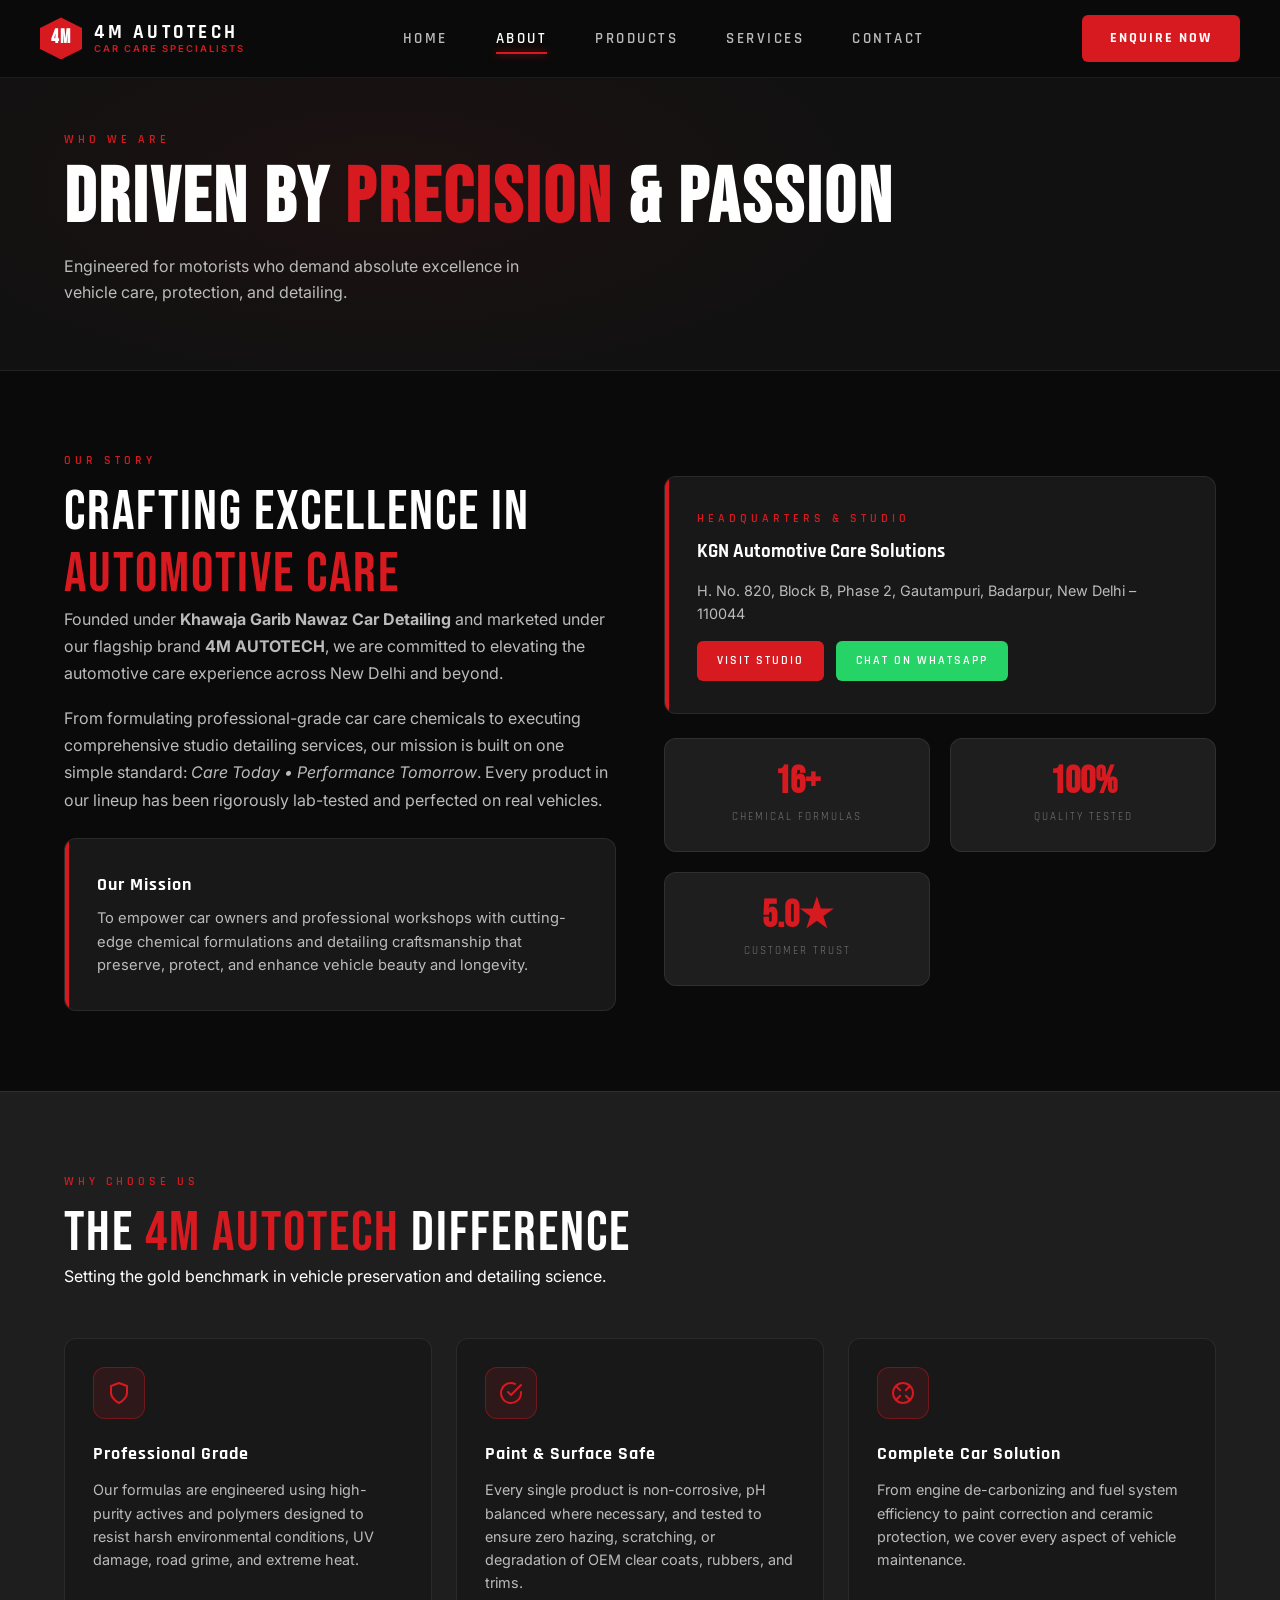
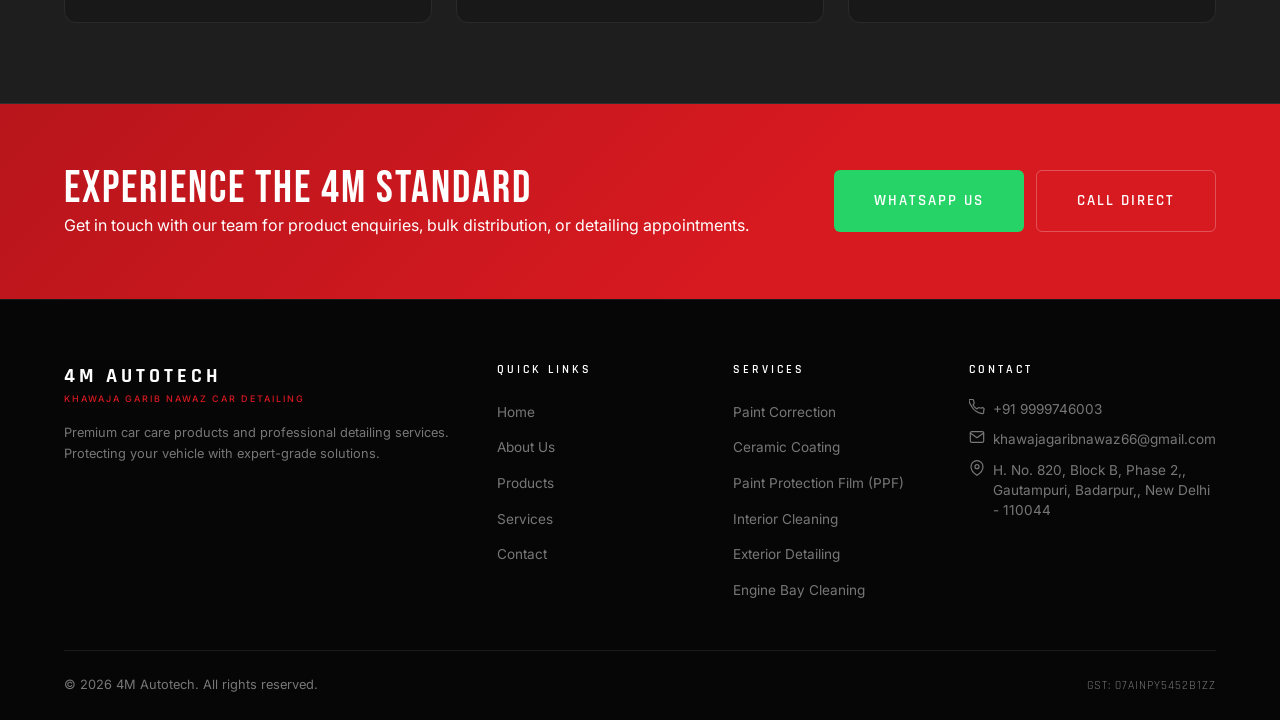
==== about.html @ b142ff9e "Add product photos, About Us page, and update catalog" ====
<!DOCTYPE html>
<html lang="en">
<head>
    <meta charset="UTF-8">
    <meta name="viewport" content="width=device-width, initial-scale=1.0">
    <title>About Us — 4M AUTOTECH | Car Care Specialists</title>
    <meta name="description" content="Learn about 4M AUTOTECH & Khawaja Garib Nawaz Car Detailing. Our story, high-performance automotive formulations, detailing expertise, and quality commitment in New Delhi.">
    <link rel="canonical" href="https://www.khawajagaribnawazcardetailing.com/about.html">
    <link rel="stylesheet" href="css/style.css">
    <style>
        .about-story-grid {
            display: grid;
            grid-template-columns: 1fr 1fr;
            gap: 48px;
            align-items: center;
        }
        @media (max-width: 900px) {
            .about-story-grid {
                grid-template-columns: 1fr;
                gap: 32px;
            }
        }
        .about-highlight-box {
            background: var(--bg-card);
            border: 1px solid var(--border);
            border-radius: var(--card-radius);
            padding: 32px;
            position: relative;
            overflow: hidden;
        }
        .about-highlight-box::before {
            content: '';
            position: absolute;
            top: 0;
            left: 0;
            width: 4px;
            height: 100%;
            background: var(--red);
        }
        .about-stats-strip {
            display: grid;
            grid-template-columns: repeat(auto-fit, minmax(200px, 1fr));
            gap: 20px;
            margin: 40px 0;
        }
        .about-stat-card {
            background: var(--surface);
            border: 1px solid var(--border);
            border-radius: var(--card-radius);
            padding: 24px;
            text-align: center;
        }
        .about-stat-card__number {
            font-family: var(--font-display);
            font-size: 2.4rem;
            color: var(--red);
            font-weight: 700;
            line-height: 1;
            margin-bottom: 8px;
        }
        .about-stat-card__label {
            font-family: var(--font-heading);
            font-size: 11px;
            letter-spacing: 2px;
            text-transform: uppercase;
            color: var(--text-muted);
        }
        .values-grid {
            display: grid;
            grid-template-columns: repeat(auto-fit, minmax(280px, 1fr));
            gap: 24px;
        }
        .value-card {
            background: var(--bg-card);
            border: 1px solid var(--border);
            border-radius: var(--card-radius);
            padding: 28px;
            transition: all var(--transition);
        }
        .value-card:hover {
            border-color: rgba(215,25,32,0.4);
            transform: translateY(-4px);
            box-shadow: var(--shadow-hover);
        }
        .value-card__icon {
            width: 52px;
            height: 52px;
            border-radius: 12px;
            background: var(--red-light);
            border: 1px solid var(--border-accent);
            display: flex;
            align-items: center;
            justify-content: center;
            color: var(--red);
            margin-bottom: 20px;
        }
        .value-card__icon svg {
            width: 24px;
            height: 24px;
        }
        .value-card__title {
            font-family: var(--font-heading);
            font-size: 1.15rem;
            font-weight: 700;
            color: var(--text-primary);
            margin-bottom: 10px;
            letter-spacing: 1px;
        }
        .value-card__desc {
            font-size: 0.9rem;
            color: var(--text-secondary);
            line-height: 1.6;
        }
    </style>
</head>
<body>

    <!-- ====== NAVIGATION ====== -->
    <nav class="nav" id="main-nav">
        <div class="container">
            <div class="nav__inner">
                <a href="index.html" class="nav__logo" id="nav-logo">
                    <div class="nav__logo-mark">4M</div>
                    <div class="nav__logo-text">
                        <span class="nav__logo-name">4M Autotech</span>
                        <span class="nav__logo-sub">Car Care Specialists</span>
                    </div>
                </a>
                <ul class="nav__links">
                    <li><a href="index.html" class="nav__link" id="nav-home">Home</a></li>
                    <li><a href="about.html" class="nav__link active" id="nav-about">About</a></li>
                    <li><a href="products.html" class="nav__link" id="nav-products">Products</a></li>
                    <li><a href="services.html" class="nav__link" id="nav-services">Services</a></li>
                    <li><a href="contact.html" class="nav__link" id="nav-contact">Contact</a></li>
                </ul>
                <a href="contact.html" class="nav__cta" id="nav-enquire">Enquire Now</a>
                <div class="nav__hamburger" id="hamburger" role="button" aria-label="Toggle menu">
                    <span></span><span></span><span></span>
                </div>
            </div>
        </div>
        <div class="nav__mobile" id="mobile-nav">
            <a href="index.html" class="nav__link" id="mob-home">Home</a>
            <a href="about.html" class="nav__link active" id="mob-about">About</a>
            <a href="products.html" class="nav__link" id="mob-products">Products</a>
            <a href="services.html" class="nav__link" id="mob-services">Services</a>
            <a href="contact.html" class="nav__link" id="mob-contact">Contact</a>
            <a href="contact.html" class="btn btn--primary btn--sm" id="mob-enquire">Enquire Now</a>
        </div>
    </nav>

    <!-- ====== PAGE HERO ====== -->
    <section class="page-hero">
        <div class="container">
            <div class="page-hero__content">
                <span class="page-hero__label">Who We Are</span>
                <h1 class="page-hero__title">Driven By <span>Precision</span> &amp; Passion</h1>
                <p class="page-hero__sub">
                    Engineered for motorists who demand absolute excellence in vehicle care, protection, and detailing.
                </p>
            </div>
        </div>
    </section>

    <!-- ====== STORY SECTION ====== -->
    <section class="section" id="about-story">
        <div class="container">
            <div class="about-story-grid">
                <div>
                    <span class="section-label">Our Story</span>
                    <h2 class="section-title">Crafting Excellence in <span>Automotive Care</span></h2>
                    <p style="color:var(--text-secondary);line-height:1.7;margin-bottom:18px;">
                        Founded under <strong>Khawaja Garib Nawaz Car Detailing</strong> and marketed under our flagship brand <strong>4M AUTOTECH</strong>, we are committed to elevating the automotive care experience across New Delhi and beyond.
                    </p>
                    <p style="color:var(--text-secondary);line-height:1.7;margin-bottom:24px;">
                        From formulating professional-grade car care chemicals to executing comprehensive studio detailing services, our mission is built on one simple standard: <em>Care Today • Performance Tomorrow</em>. Every product in our lineup has been rigorously lab-tested and perfected on real vehicles.
                    </p>
                    <div class="about-highlight-box">
                        <h3 style="font-family:var(--font-heading);font-size:1.1rem;margin-bottom:8px;color:var(--text-primary);letter-spacing:1px;">Our Mission</h3>
                        <p style="color:var(--text-secondary);font-size:0.92rem;line-height:1.6;margin:0;">
                            To empower car owners and professional workshops with cutting-edge chemical formulations and detailing craftsmanship that preserve, protect, and enhance vehicle beauty and longevity.
                        </p>
                    </div>
                </div>

                <div>
                    <div class="about-highlight-box" style="margin-bottom:24px;">
                        <span class="section-label" style="margin-bottom:8px;">Headquarters &amp; Studio</span>
                        <h3 style="font-family:var(--font-heading);font-size:1.2rem;margin-bottom:12px;color:var(--text-primary);">KGN Automotive Care Solutions</h3>
                        <p style="color:var(--text-secondary);font-size:0.9rem;line-height:1.6;margin-bottom:16px;">
                            H. No. 820, Block B, Phase 2, Gautampuri, Badarpur, New Delhi – 110044
                        </p>
                        <div style="display:flex;gap:12px;flex-wrap:wrap;">
                            <a href="contact.html" class="btn btn--primary btn--sm">Visit Studio</a>
                            <a id="about-wa-btn" href="#" class="btn btn--whatsapp btn--sm">Chat On WhatsApp</a>
                        </div>
                    </div>

                    <div class="about-stats-strip" style="margin:0;">
                        <div class="about-stat-card">
                            <div class="about-stat-card__number">16+</div>
                            <div class="about-stat-card__label">Chemical Formulas</div>
                        </div>
                        <div class="about-stat-card">
                            <div class="about-stat-card__number">100%</div>
                            <div class="about-stat-card__label">Quality Tested</div>
                        </div>
                        <div class="about-stat-card">
                            <div class="about-stat-card__number">5.0★</div>
                            <div class="about-stat-card__label">Customer Trust</div>
                        </div>
                    </div>
                </div>
            </div>
        </div>
    </section>

    <!-- ====== CORE PILLARS ====== -->
    <section class="section" style="background:var(--surface);border-top:1px solid var(--border);border-bottom:1px solid var(--border);" id="pillars">
        <div class="container">
            <div class="section-header">
                <span class="section-label">Why Choose Us</span>
                <h2 class="section-title">The <span>4M AUTOTECH</span> Difference</h2>
                <p class="section-sub">Setting the gold benchmark in vehicle preservation and detailing science.</p>
            </div>

            <div class="values-grid">
                <div class="value-card fade-in">
                    <div class="value-card__icon">
                        <svg viewBox="0 0 24 24" fill="none" stroke="currentColor" stroke-width="2" stroke-linecap="round" stroke-linejoin="round"><path d="M12 22s8-4 8-10V5l-8-3-8 3v7c0 6 8 10 8 10z"/></svg>
                    </div>
                    <div class="value-card__title">Professional Grade</div>
                    <div class="value-card__desc">
                        Our formulas are engineered using high-purity actives and polymers designed to resist harsh environmental conditions, UV damage, road grime, and extreme heat.
                    </div>
                </div>

                <div class="value-card fade-in">
                    <div class="value-card__icon">
                        <svg viewBox="0 0 24 24" fill="none" stroke="currentColor" stroke-width="2" stroke-linecap="round" stroke-linejoin="round"><path d="M22 11.08V12a10 10 0 1 1-5.93-9.14"/><polyline points="22 4 12 14.01 9 11.01"/></svg>
                    </div>
                    <div class="value-card__title">Paint &amp; Surface Safe</div>
                    <div class="value-card__desc">
                        Every single product is non-corrosive, pH balanced where necessary, and tested to ensure zero hazing, scratching, or degradation of OEM clear coats, rubbers, and trims.
                    </div>
                </div>

                <div class="value-card fade-in">
                    <div class="value-card__icon">
                        <svg viewBox="0 0 24 24" fill="none" stroke="currentColor" stroke-width="2" stroke-linecap="round" stroke-linejoin="round"><circle cx="12" cy="12" r="10"/><path d="m4.93 4.93 4.24 4.24"/><path d="m14.83 9.17 4.24-4.24"/><path d="m14.83 14.83 4.24 4.24"/><path d="m9.17 14.83-4.24 4.24"/></svg>
                    </div>
                    <div class="value-card__title">Complete Car Solution</div>
                    <div class="value-card__desc">
                        From engine de-carbonizing and fuel system efficiency to paint correction and ceramic protection, we cover every aspect of vehicle maintenance.
                    </div>
                </div>
            </div>
        </div>
    </section>

    <!-- ====== CTA STRIP ====== -->
    <section class="cta-strip">
        <div class="container">
            <div class="cta-strip__inner">
                <div>
                    <div class="cta-strip__title">Experience The 4M Standard</div>
                    <div class="cta-strip__sub">Get in touch with our team for product enquiries, bulk distribution, or detailing appointments.</div>
                </div>
                <div class="cta-strip__actions">
                    <a id="cta-whatsapp" href="#" class="btn btn--whatsapp btn--lg">WhatsApp Us</a>
                    <a id="cta-call" href="#" class="btn btn--outline btn--lg">Call Direct</a>
                </div>
            </div>
        </div>
    </section>

    <!-- ====== FOOTER ====== -->
    <footer class="footer" id="footer">
        <div class="container">
            <div class="footer__grid">
                <div class="footer__brand">
                    <div class="footer__logo-name">4M Autotech</div>
                    <span class="footer__logo-sub">Khawaja Garib Nawaz Car Detailing</span>
                    <p class="footer__tagline">
                        Premium car care products and professional detailing services.
                        Protecting your vehicle with expert-grade solutions.
                    </p>
                    <div class="footer__socials" id="footer-socials"></div>
                </div>
                <div>
                    <div class="footer__col-title">Quick Links</div>
                    <ul class="footer__links">
                        <li><a href="index.html" class="footer__link">Home</a></li>
                        <li><a href="about.html" class="footer__link">About Us</a></li>
                        <li><a href="products.html" class="footer__link">Products</a></li>
                        <li><a href="services.html" class="footer__link">Services</a></li>
                        <li><a href="contact.html" class="footer__link">Contact</a></li>
                    </ul>
                </div>
                <div>
                    <div class="footer__col-title">Services</div>
                    <ul class="footer__links" id="footer-services-list"></ul>
                </div>
                <div>
                    <div class="footer__col-title">Contact</div>
                    <div class="footer__contact-list" id="footer-contact-list"></div>
                </div>
            </div>
            <div class="footer__bottom">
                <div class="footer__copyright" id="footer-copyright"></div>
                <div class="footer__gst" id="footer-gst"></div>
            </div>
        </div>
    </footer>

    <script src="js/config.js"></script>
    <script src="js/products.js"></script>
    <script src="js/services.js"></script>
    <script src="js/icons.js"></script>
    <script>
    (function() {
        const nav = document.getElementById('main-nav');
        window.addEventListener('scroll', () => nav.classList.toggle('scrolled', window.scrollY > 40));
        document.getElementById('hamburger').addEventListener('click', () => {
            document.getElementById('mobile-nav').classList.toggle('open');
        });

        document.getElementById('cta-whatsapp').href = whatsappUrl(SITE_CONFIG.waMessages.general);
        document.getElementById('cta-call').href = callUrl();
        document.getElementById('about-wa-btn').href = whatsappUrl(SITE_CONFIG.waMessages.general);

        // Footer Socials
        const socials = document.getElementById('footer-socials');
        const socialLinks = [
            { iconName: 'facebook',  url: SITE_CONFIG.facebook,  label: 'Facebook' },
            { iconName: 'instagram', url: SITE_CONFIG.instagram, label: 'Instagram' },
            { iconName: 'youtube',   url: SITE_CONFIG.youtube,   label: 'YouTube' },
        ];
        socialLinks.forEach(s => {
            if (!s.url) return;
            const a = document.createElement('a');
            a.href = s.url;
            a.className = 'footer__social';
            a.title = s.label;
            a.innerHTML = icon(s.iconName, '18px');
            a.target = '_blank';
            a.rel = 'noopener';
            socials.appendChild(a);
        });

        // Footer Services List
        const sList = document.getElementById('footer-services-list');
        SERVICES.slice(0, 6).forEach(s => {
            const li = document.createElement('li');
            li.innerHTML = `<a href="services.html#${s.id}" class="footer__link">${s.name}</a>`;
            sList.appendChild(li);
        });

        // Footer Contact
        document.getElementById('footer-contact-list').innerHTML = `
            <div class="footer__contact-item">${icon('phone','16px')}<a href="${callUrl()}">${SITE_CONFIG.phoneDisplay}</a></div>
            <div class="footer__contact-item">${icon('email','16px')}<a href="mailto:${SITE_CONFIG.email}">${SITE_CONFIG.email}</a></div>
            <div class="footer__contact-item">${icon('location','16px')}<span>${SITE_CONFIG.address.replace(/\n/g, ', ')}</span></div>
        `;

        document.getElementById('footer-copyright').textContent = `© ${new Date().getFullYear()} 4M Autotech. All rights reserved.`;
        document.getElementById('footer-gst').textContent = `GST: ${SITE_CONFIG.gst}`;

        // Intersection Observer
        const observer = new IntersectionObserver(entries => {
            entries.forEach(e => { if (e.isIntersecting) e.target.classList.add('visible'); });
        }, { threshold: 0.1 });
        document.querySelectorAll('.fade-in').forEach(el => observer.observe(el));
    })();
    </script>
</body>
</html>
---- css/style.css ----
/* ============================================================
   4M AUTOTECH — Design System
   Premium Dark Automotive Theme
   ============================================================ */

@import url('https://fonts.googleapis.com/css2?family=Rajdhani:wght@400;500;600;700&family=Inter:wght@300;400;500;600&family=Bebas+Neue&display=swap');

/* ============================================================
   1. CSS VARIABLES / DESIGN TOKENS
   ============================================================ */
:root {
    /* Colors */
    --bg-primary:     #0A0A0A;
    --bg-secondary:   #111111;
    --bg-card:        #181818;
    --bg-card-hover:  #202020;
    --surface:        #1E1E1E;
    --surface-2:      #252525;
    --border:         rgba(255,255,255,0.08);
    --border-accent:  rgba(215,25,32,0.4);

    /* Brand */
    --red:            #D71920;
    --red-dark:       #A8141A;
    --red-light:      rgba(215,25,32,0.12);
    --gold:           #E6A817;
    --gold-dark:      #C4900F;
    --gold-light:     rgba(230,168,23,0.12);

    /* Text */
    --text-primary:   #FFFFFF;
    --text-secondary: #BBBBBB;
    --text-muted:     #777777;
    --text-accent:    #D71920;

    /* Typography */
    --font-display:   'Bebas Neue', 'Rajdhani', sans-serif;
    --font-heading:   'Rajdhani', sans-serif;
    --font-body:      'Inter', sans-serif;

    /* Spacing */
    --section-pad:    80px 0;
    --container-max:  1200px;
    --card-radius:    12px;
    --btn-radius:     6px;

    /* Transitions */
    --transition:     0.25s ease;
    --transition-slow: 0.4s ease;

    /* Shadows */
    --shadow-card:    0 4px 24px rgba(0,0,0,0.4);
    --shadow-hover:   0 8px 40px rgba(215,25,32,0.15);
    --shadow-glow:    0 0 30px rgba(215,25,32,0.25);

    /* Nav */
    --nav-height:     78px;
}

/* ============================================================
   2. RESET & BASE
   ============================================================ */
*, *::before, *::after {
    box-sizing: border-box;
    margin: 0;
    padding: 0;
}

html {
    scroll-behavior: smooth;
    font-size: 16px;
}

body {
    font-family: var(--font-body);
    background-color: var(--bg-primary);
    color: var(--text-primary);
    line-height: 1.6;
    overflow-x: hidden;
    -webkit-font-smoothing: antialiased;
}

img {
    max-width: 100%;
    display: block;
}

a {
    color: inherit;
    text-decoration: none;
}

ul {
    list-style: none;
}

button {
    cursor: pointer;
    border: none;
    background: none;
    font-family: inherit;
}

/* ============================================================
   3. LAYOUT UTILITIES
   ============================================================ */
.container {
    max-width: var(--container-max);
    margin: 0 auto;
    padding: 0 24px;
}

.section {
    padding: var(--section-pad);
}

.section--dark {
    background: var(--bg-secondary);
}

.section--surface {
    background: var(--surface);
}

.grid-2 { display: grid; grid-template-columns: repeat(2, 1fr); gap: 24px; }
.grid-3 { display: grid; grid-template-columns: repeat(3, 1fr); gap: 24px; }
.grid-4 { display: grid; grid-template-columns: repeat(4, 1fr); gap: 20px; }

/* ============================================================
   4. TYPOGRAPHY
   ============================================================ */
.section-label {
    font-family: var(--font-heading);
    font-size: 12px;
    font-weight: 600;
    letter-spacing: 4px;
    text-transform: uppercase;
    color: var(--red);
    margin-bottom: 12px;
    display: block;
}

.section-title {
    font-family: var(--font-display);
    font-size: clamp(2rem, 5vw, 3.5rem);
    font-weight: 400;
    letter-spacing: 2px;
    line-height: 1.1;
    color: var(--text-primary);
    text-transform: uppercase;
}

.section-title span {
    color: var(--red);
}

.section-subtitle {
    font-size: 1rem;
    color: var(--text-secondary);
    max-width: 560px;
    margin-top: 16px;
    line-height: 1.7;
}

.section-header {
    margin-bottom: 48px;
}

.section-header--center {
    text-align: center;
}

.section-header--center .section-subtitle {
    margin-left: auto;
    margin-right: auto;
}

/* ============================================================
   5. NAVIGATION
   ============================================================ */
.nav {
    position: fixed;
    top: 0;
    left: 0;
    right: 0;
    z-index: 1000;
    height: var(--nav-height);
    display: flex;
    align-items: center;
    background: rgba(10,10,10,0.88);
    backdrop-filter: blur(18px);
    -webkit-backdrop-filter: blur(18px);
    border-bottom: 1px solid var(--border);
    transition: all var(--transition);
}

.nav .container {
    max-width: 1480px;
    width: 100%;
    padding: 0 40px;
}

@media (max-width: 768px) {
    .nav .container {
        padding: 0 20px;
    }
}

.nav.scrolled {
    background: rgba(10,10,10,0.98);
    border-bottom-color: rgba(215,25,32,0.25);
    box-shadow: 0 4px 30px rgba(0,0,0,0.5);
}

.nav__inner {
    display: flex;
    align-items: center;
    justify-content: space-between;
    width: 100%;
}

.nav__logo {
    display: flex;
    align-items: center;
    gap: 12px;
}

.nav__logo-mark {
    width: 42px;
    height: 42px;
    background: var(--red);
    display: flex;
    align-items: center;
    justify-content: center;
    font-family: var(--font-display);
    font-size: 19px;
    font-weight: 700;
    color: #fff;
    letter-spacing: 1px;
    clip-path: polygon(50% 0%, 100% 25%, 100% 75%, 50% 100%, 0% 75%, 0% 25%);
    box-shadow: 0 0 16px rgba(215,25,32,0.4);
}

.nav__logo-text {
    display: flex;
    flex-direction: column;
    line-height: 1.1;
}

.nav__logo-name {
    font-family: var(--font-heading);
    font-size: 19px;
    font-weight: 700;
    letter-spacing: 3.5px;
    color: var(--text-primary);
    text-transform: uppercase;
}

.nav__logo-sub {
    font-size: 9.5px;
    font-weight: 600;
    letter-spacing: 2px;
    color: var(--red);
    text-transform: uppercase;
}

.nav__links {
    display: flex;
    align-items: center;
    gap: 48px;
}

.nav__link {
    font-family: var(--font-heading);
    font-size: 15px;
    font-weight: 600;
    letter-spacing: 2.5px;
    text-transform: uppercase;
    color: var(--text-secondary);
    transition: color var(--transition);
    position: relative;
    padding: 6px 0;
}

.nav__link::after {
    content: '';
    position: absolute;
    bottom: 0px;
    left: 0;
    width: 0;
    height: 2px;
    background: var(--red);
    transition: width var(--transition);
    box-shadow: 0 0 8px rgba(215,25,32,0.8);
}

.nav__link:hover,
.nav__link.active {
    color: var(--text-primary);
}

.nav__link:hover::after,
.nav__link.active::after {
    width: 100%;
}

.nav__cta {
    font-family: var(--font-heading);
    font-size: 14px;
    font-weight: 700;
    letter-spacing: 2px;
    text-transform: uppercase;
    padding: 12px 28px;
    background: var(--red);
    color: #fff;
    border-radius: var(--btn-radius);
    transition: background var(--transition), transform var(--transition), box-shadow var(--transition);
}

.nav__cta:hover {
    background: var(--red-dark);
    transform: translateY(-2px);
    box-shadow: 0 4px 20px rgba(215,25,32,0.4);
}

.nav__hamburger {
    display: none;
    flex-direction: column;
    gap: 5px;
    width: 28px;
    cursor: pointer;
}

.nav__hamburger span {
    display: block;
    height: 2px;
    background: var(--text-primary);
    border-radius: 2px;
    transition: all var(--transition);
}

/* Mobile nav */
.nav__mobile {
    display: none;
    position: fixed;
    top: var(--nav-height);
    left: 0;
    right: 0;
    background: rgba(10,10,10,0.98);
    backdrop-filter: blur(20px);
    border-bottom: 1px solid var(--border);
    padding: 20px 24px 28px;
    flex-direction: column;
    gap: 20px;
    z-index: 999;
}

.nav__mobile.open {
    display: flex;
}

.nav__mobile .nav__link {
    font-size: 20px;
}

/* ============================================================
   6. BUTTONS
   ============================================================ */
.btn {
    display: inline-flex;
    align-items: center;
    gap: 8px;
    font-family: var(--font-heading);
    font-size: 13px;
    font-weight: 600;
    letter-spacing: 2px;
    text-transform: uppercase;
    padding: 14px 28px;
    border-radius: var(--btn-radius);
    transition: all var(--transition);
    cursor: pointer;
    border: none;
}

.btn--primary {
    background: var(--red);
    color: #fff;
}

.btn--primary:hover {
    background: var(--red-dark);
    transform: translateY(-2px);
    box-shadow: 0 6px 24px rgba(215,25,32,0.35);
}

.btn--outline {
    background: transparent;
    color: var(--text-primary);
    border: 1px solid rgba(255,255,255,0.25);
}

.btn--outline:hover {
    border-color: var(--text-primary);
    background: rgba(255,255,255,0.05);
    transform: translateY(-2px);
}

.btn--gold {
    background: var(--gold);
    color: #000;
}

.btn--gold:hover {
    background: var(--gold-dark);
    transform: translateY(-2px);
    box-shadow: 0 6px 24px rgba(230,168,23,0.35);
}

.btn--whatsapp {
    background: #25D366;
    color: #fff;
}

.btn--whatsapp:hover {
    background: #1da851;
    transform: translateY(-2px);
    box-shadow: 0 6px 24px rgba(37,211,102,0.3);
}

.btn--sm {
    padding: 10px 20px;
    font-size: 12px;
}

.btn--lg {
    padding: 18px 40px;
    font-size: 15px;
}

.btn__icon {
    width: 18px;
    height: 18px;
}

/* ============================================================
   7. HERO
   ============================================================ */
.hero {
    position: relative;
    min-height: 100vh;
    display: flex;
    align-items: center;
    overflow: hidden;
    background: var(--bg-primary);
    padding-top: var(--nav-height);
}

.hero__bg {
    position: absolute;
    inset: 0;
    z-index: 0;
    background:
        radial-gradient(ellipse 80% 60% at 70% 40%, rgba(215,25,32,0.08) 0%, transparent 60%),
        radial-gradient(ellipse 60% 50% at 20% 80%, rgba(230,168,23,0.04) 0%, transparent 50%),
        linear-gradient(160deg, #0f0f0f 0%, #0A0A0A 100%);
}

.hero__grid {
    position: absolute;
    inset: 0;
    background-image:
        linear-gradient(rgba(255,255,255,0.025) 1px, transparent 1px),
        linear-gradient(90deg, rgba(255,255,255,0.025) 1px, transparent 1px);
    background-size: 60px 60px;
    z-index: 0;
}

.hero__content {
    position: relative;
    z-index: 1;
    max-width: var(--container-max);
    margin: 0 auto;
    padding: 80px 24px;
}

.hero__badge {
    display: inline-flex;
    align-items: center;
    gap: 8px;
    background: var(--red-light);
    border: 1px solid var(--border-accent);
    border-radius: 100px;
    padding: 6px 16px;
    margin-bottom: 28px;
    font-family: var(--font-heading);
    font-size: 11px;
    font-weight: 600;
    letter-spacing: 3px;
    text-transform: uppercase;
    color: var(--red);
}

.hero__badge-dot {
    width: 6px;
    height: 6px;
    background: var(--red);
    border-radius: 50%;
    animation: pulse 2s infinite;
}

@keyframes pulse {
    0%, 100% { opacity: 1; transform: scale(1); }
    50% { opacity: 0.5; transform: scale(0.8); }
}

.hero__title {
    font-family: var(--font-display);
    font-size: clamp(3rem, 9vw, 7rem);
    line-height: 0.95;
    letter-spacing: 3px;
    text-transform: uppercase;
    color: var(--text-primary);
    margin-bottom: 24px;
}

.hero__title em {
    font-style: normal;
    color: var(--red);
    display: block;
}

.hero__title .small {
    font-size: clamp(1.5rem, 4vw, 3rem);
    color: var(--text-secondary);
    display: block;
    letter-spacing: 6px;
    margin-bottom: 8px;
}

.hero__tagline {
    font-family: var(--font-heading);
    font-size: 14px;
    font-weight: 500;
    letter-spacing: 5px;
    text-transform: uppercase;
    color: var(--gold);
    margin-bottom: 32px;
}

.hero__desc {
    max-width: 520px;
    font-size: 1rem;
    color: var(--text-secondary);
    margin-bottom: 40px;
    line-height: 1.75;
}

.hero__actions {
    display: flex;
    align-items: center;
    gap: 16px;
    flex-wrap: wrap;
}

.hero__stats {
    display: flex;
    gap: 40px;
    margin-top: 60px;
    padding-top: 40px;
    border-top: 1px solid var(--border);
    flex-wrap: wrap;
}

.hero__stat-num {
    font-family: var(--font-display);
    font-size: 2.5rem;
    color: var(--text-primary);
    line-height: 1;
}

.hero__stat-num span {
    color: var(--red);
}

.hero__stat-label {
    font-size: 11px;
    font-weight: 500;
    letter-spacing: 2px;
    text-transform: uppercase;
    color: var(--text-muted);
    margin-top: 4px;
}

/* Page hero (inner pages) */
.page-hero {
    padding: 130px 0 65px;
    background: var(--bg-secondary);
    border-bottom: 1px solid var(--border);
    position: relative;
    overflow: hidden;
}

.page-hero::before {
    content: '';
    position: absolute;
    inset: 0;
    background: radial-gradient(ellipse 70% 100% at 30% 50%, rgba(215,25,32,0.06) 0%, transparent 60%);
    pointer-events: none;
}

.page-hero__content {
    position: relative;
    z-index: 1;
}

.page-hero__label {
    font-family: var(--font-heading);
    font-size: 12px;
    font-weight: 600;
    letter-spacing: 4px;
    text-transform: uppercase;
    color: var(--red);
    margin-bottom: 12px;
    display: block;
}

.page-hero__title {
    font-family: var(--font-display);
    font-size: clamp(2.5rem, 6vw, 5rem);
    letter-spacing: 3px;
    text-transform: uppercase;
    color: var(--text-primary);
    line-height: 1;
}

.page-hero__title span {
    color: var(--red);
}

.page-hero__sub {
    font-size: 1rem;
    color: var(--text-secondary);
    margin-top: 16px;
    max-width: 480px;
}

/* ============================================================
   8. PRODUCT CARDS
   ============================================================ */
.products-grid {
    display: grid;
    grid-template-columns: repeat(auto-fill, minmax(260px, 1fr));
    gap: 20px;
}

.product-card {
    background: var(--bg-card);
    border: 1px solid var(--border);
    border-radius: var(--card-radius);
    overflow: hidden;
    cursor: pointer;
    transition: all var(--transition);
    position: relative;
}

.product-card:hover {
    border-color: rgba(215,25,32,0.3);
    transform: translateY(-4px);
    box-shadow: var(--shadow-hover);
}

.product-card__image {
    aspect-ratio: 4/3;
    overflow: hidden;
    background: var(--surface);
    position: relative;
    display: flex;
    align-items: center;
    justify-content: center;
}

.product-card__image img {
    width: 100%;
    height: 100%;
    object-fit: cover;
    padding: 0;
    transition: transform var(--transition-slow);
}

.product-card:hover .product-card__image img {
    transform: scale(1.05);
}

.product-card__image-placeholder {
    width: 100%;
    height: 100%;
    display: flex;
    align-items: center;
    justify-content: center;
    font-family: var(--font-display);
    font-size: 2rem;
    color: rgba(255,255,255,0.15);
    letter-spacing: 2px;
}

.product-card__badge {
    position: absolute;
    top: 12px;
    left: 12px;
    font-family: var(--font-heading);
    font-size: 10px;
    font-weight: 600;
    letter-spacing: 2px;
    text-transform: uppercase;
    padding: 4px 10px;
    border-radius: 4px;
    background: rgba(10,10,10,0.85);
    color: var(--text-secondary);
    border: 1px solid var(--border);
}

.product-card__body {
    padding: 20px;
}

.product-card__category {
    font-family: var(--font-heading);
    font-size: 10px;
    font-weight: 600;
    letter-spacing: 2px;
    text-transform: uppercase;
    color: var(--text-muted);
    margin-bottom: 6px;
}

.product-card__name {
    font-family: var(--font-heading);
    font-size: 1.1rem;
    font-weight: 700;
    letter-spacing: 1px;
    color: var(--text-primary);
    margin-bottom: 4px;
}

.product-card__subtitle {
    font-size: 0.8rem;
    color: var(--text-muted);
    margin-bottom: 12px;
}

.product-card__footer {
    display: flex;
    align-items: center;
    justify-content: space-between;
    padding-top: 12px;
    border-top: 1px solid var(--border);
}

.product-card__price {
    font-family: var(--font-heading);
    font-size: 1rem;
    font-weight: 700;
    color: var(--text-primary);
}

.product-card__price .coming-soon {
    font-size: 0.75rem;
    color: var(--text-muted);
    font-weight: 400;
    letter-spacing: 1px;
}

.product-card__cta {
    font-family: var(--font-heading);
    font-size: 11px;
    font-weight: 600;
    letter-spacing: 2px;
    text-transform: uppercase;
    color: var(--red);
    display: flex;
    align-items: center;
    gap: 4px;
    transition: gap var(--transition);
}

.product-card:hover .product-card__cta {
    gap: 8px;
}

/* ============================================================
   9. SERVICE CARDS
   ============================================================ */
.services-grid {
    display: grid;
    grid-template-columns: repeat(auto-fill, minmax(320px, 1fr));
    gap: 24px;
}

.service-card {
    background: var(--bg-card);
    border: 1px solid var(--border);
    border-radius: var(--card-radius);
    overflow: hidden;
    transition: all var(--transition);
    display: flex;
    flex-direction: column;
}

.service-card:hover {
    transform: translateY(-4px);
    box-shadow: var(--shadow-hover);
    border-color: rgba(215,25,32,0.25);
}

.service-card__image {
    aspect-ratio: 16/9;
    overflow: hidden;
    background: var(--surface);
    position: relative;
}

.service-card__image img {
    width: 100%;
    height: 100%;
    object-fit: cover;
    transition: transform var(--transition-slow);
    filter: brightness(0.75);
}

.service-card:hover .service-card__image img {
    transform: scale(1.05);
    filter: brightness(0.85);
}

.service-card__image-placeholder {
    width: 100%;
    height: 100%;
    display: flex;
    align-items: center;
    justify-content: center;
    font-size: 3rem;
}

.service-card__icon-overlay {
    position: absolute;
    bottom: 14px;
    left: 16px;
    font-size: 2rem;
    filter: drop-shadow(0 2px 8px rgba(0,0,0,0.6));
}

.service-card__body {
    padding: 24px;
    flex: 1;
    display: flex;
    flex-direction: column;
}

.service-card__name {
    font-family: var(--font-heading);
    font-size: 1.2rem;
    font-weight: 700;
    letter-spacing: 1px;
    color: var(--text-primary);
    margin-bottom: 10px;
}

.service-card__desc {
    font-size: 0.875rem;
    color: var(--text-secondary);
    line-height: 1.65;
    margin-bottom: 16px;
    flex: 1;
}

.service-card__features {
    display: flex;
    flex-wrap: wrap;
    gap: 6px;
    margin-bottom: 20px;
}

.service-card__feature {
    font-size: 10px;
    font-weight: 500;
    letter-spacing: 1px;
    text-transform: uppercase;
    padding: 4px 10px;
    background: var(--surface-2);
    border: 1px solid var(--border);
    border-radius: 4px;
    color: var(--text-muted);
}

.service-card__footer {
    display: flex;
    gap: 10px;
    flex-wrap: wrap;
}

/* ============================================================
   10. FILTER TABS
   ============================================================ */
.filter-bar {
    display: flex;
    gap: 8px;
    flex-wrap: wrap;
    margin-bottom: 40px;
}

.filter-btn {
    font-family: var(--font-heading);
    font-size: 12px;
    font-weight: 600;
    letter-spacing: 2px;
    text-transform: uppercase;
    padding: 9px 18px;
    border-radius: 6px;
    border: 1px solid var(--border);
    background: transparent;
    color: var(--text-muted);
    cursor: pointer;
    transition: all var(--transition);
}

.filter-btn:hover {
    border-color: rgba(255,255,255,0.2);
    color: var(--text-primary);
}

.filter-btn.active {
    background: var(--red);
    border-color: var(--red);
    color: #fff;
}

/* ============================================================
   11. MODAL
   ============================================================ */
.modal-overlay {
    position: fixed;
    inset: 0;
    background: rgba(0,0,0,0.85);
    z-index: 2000;
    display: flex;
    align-items: center;
    justify-content: center;
    padding: 20px;
    backdrop-filter: blur(6px);
    opacity: 0;
    pointer-events: none;
    transition: opacity var(--transition);
}

.modal-overlay.open {
    opacity: 1;
    pointer-events: all;
}

.modal {
    background: var(--bg-card);
    border: 1px solid var(--border);
    border-radius: 16px;
    width: 100%;
    max-width: 860px;
    max-height: 90vh;
    overflow-y: auto;
    position: relative;
    transform: translateY(20px);
    transition: transform var(--transition);
}

.modal-overlay.open .modal {
    transform: translateY(0);
}

.modal::-webkit-scrollbar { width: 4px; }
.modal::-webkit-scrollbar-track { background: transparent; }
.modal::-webkit-scrollbar-thumb { background: var(--surface-2); border-radius: 2px; }

.modal__close {
    position: absolute;
    top: 16px;
    right: 16px;
    width: 36px;
    height: 36px;
    border-radius: 50%;
    background: var(--surface-2);
    border: 1px solid var(--border);
    color: var(--text-secondary);
    font-size: 18px;
    display: flex;
    align-items: center;
    justify-content: center;
    cursor: pointer;
    transition: all var(--transition);
    z-index: 1;
}

.modal__close:hover {
    background: var(--red);
    color: #fff;
    border-color: var(--red);
}

.modal__grid {
    display: grid;
    grid-template-columns: 1fr 1fr;
}

.modal__image {
    background: var(--surface);
    display: flex;
    align-items: center;
    justify-content: center;
    min-height: 320px;
    padding: 0;
    border-radius: 16px 0 0 16px;
    overflow: hidden;
}

.modal__image img {
    height: 100%;
    max-height: 420px;
    object-fit: cover;
    width: 100%;
}

.modal__content {
    padding: 32px;
    display: flex;
    flex-direction: column;
    gap: 20px;
    overflow-y: auto;
}

.modal__category {
    font-family: var(--font-heading);
    font-size: 10px;
    font-weight: 600;
    letter-spacing: 3px;
    text-transform: uppercase;
    color: var(--text-muted);
}

.modal__name {
    font-family: var(--font-heading);
    font-size: 1.6rem;
    font-weight: 700;
    letter-spacing: 1px;
    color: var(--text-primary);
    line-height: 1.2;
}

.modal__subtitle {
    font-size: 0.85rem;
    color: var(--text-muted);
    margin-top: 2px;
}

.modal__tagline {
    font-family: var(--font-heading);
    font-size: 11px;
    font-weight: 600;
    letter-spacing: 3px;
    text-transform: uppercase;
    color: var(--gold);
    margin-top: 4px;
}

.modal__price-block {
    background: var(--surface-2);
    border-radius: 8px;
    padding: 14px 16px;
    display: flex;
    align-items: center;
    justify-content: space-between;
}

.modal__price {
    font-family: var(--font-heading);
    font-size: 1.4rem;
    font-weight: 700;
    color: var(--text-primary);
}

.modal__price-note {
    font-size: 0.75rem;
    color: var(--text-muted);
    margin-top: 2px;
}

.modal__size-badge {
    font-family: var(--font-heading);
    font-size: 12px;
    font-weight: 600;
    letter-spacing: 2px;
    text-transform: uppercase;
    padding: 6px 14px;
    background: var(--red-light);
    border: 1px solid var(--border-accent);
    border-radius: 4px;
    color: var(--red);
}

.modal__desc {
    font-size: 0.875rem;
    color: var(--text-secondary);
    line-height: 1.7;
}

.modal__section-title {
    font-family: var(--font-heading);
    font-size: 12px;
    font-weight: 600;
    letter-spacing: 2px;
    text-transform: uppercase;
    color: var(--text-muted);
    margin-bottom: 10px;
}

.modal__benefits {
    display: flex;
    flex-direction: column;
    gap: 6px;
}

.modal__benefit {
    display: flex;
    align-items: flex-start;
    gap: 10px;
    font-size: 0.85rem;
    color: var(--text-secondary);
}

.modal__benefit::before {
    content: '✓';
    color: var(--red);
    font-weight: 700;
    flex-shrink: 0;
    margin-top: 1px;
}

.modal__steps {
    display: flex;
    flex-direction: column;
    gap: 8px;
}

.modal__step {
    display: flex;
    gap: 12px;
    align-items: flex-start;
    font-size: 0.85rem;
    color: var(--text-secondary);
}

.modal__step-num {
    font-family: var(--font-heading);
    font-size: 10px;
    font-weight: 700;
    letter-spacing: 1px;
    width: 22px;
    height: 22px;
    background: var(--red-light);
    border: 1px solid var(--border-accent);
    border-radius: 50%;
    display: flex;
    align-items: center;
    justify-content: center;
    color: var(--red);
    flex-shrink: 0;
    margin-top: 1px;
}

.modal__actions {
    display: flex;
    gap: 10px;
    flex-wrap: wrap;
}

/* ============================================================
   12. FEATURES SECTION
   ============================================================ */
.features-grid {
    display: grid;
    grid-template-columns: repeat(auto-fill, minmax(220px, 1fr));
    gap: 24px;
}

.feature-card {
    background: var(--bg-card);
    border: 1px solid var(--border);
    border-radius: var(--card-radius);
    padding: 28px 24px;
    transition: all var(--transition);
}

.feature-card:hover {
    border-color: rgba(215,25,32,0.25);
    transform: translateY(-3px);
}

.feature-card__icon {
    width: 48px;
    height: 48px;
    border-radius: 10px;
    background: var(--red-light);
    border: 1px solid var(--border-accent);
    display: flex;
    align-items: center;
    justify-content: center;
    font-size: 1.4rem;
    margin-bottom: 20px;
}

.feature-card__title {
    font-family: var(--font-heading);
    font-size: 1rem;
    font-weight: 700;
    letter-spacing: 1px;
    color: var(--text-primary);
    margin-bottom: 8px;
}

.feature-card__desc {
    font-size: 0.85rem;
    color: var(--text-secondary);
    line-height: 1.65;
}

/* ============================================================
   13. CAR SPA SECTION
   ============================================================ */
.car-spa {
    background: var(--bg-secondary);
    border-top: 1px solid var(--border);
    border-bottom: 1px solid var(--border);
}

.car-spa__featured {
    background: linear-gradient(135deg, #0f0f0f 0%, #1a0a0a 100%);
    border: 1px solid rgba(215,25,32,0.2);
    border-radius: 20px;
    overflow: hidden;
    position: relative;
}

.car-spa__featured::before {
    content: '';
    position: absolute;
    top: -60px;
    right: -60px;
    width: 300px;
    height: 300px;
    background: radial-gradient(circle, rgba(215,25,32,0.1) 0%, transparent 70%);
    pointer-events: none;
}

.car-spa__inner {
    display: grid;
    grid-template-columns: 1fr 1fr;
    gap: 0;
    min-height: 480px;
}

.car-spa__left {
    padding: 48px;
    display: flex;
    flex-direction: column;
    justify-content: center;
}

.car-spa__label {
    display: inline-flex;
    align-items: center;
    gap: 8px;
    background: var(--red-light);
    border: 1px solid var(--border-accent);
    border-radius: 4px;
    padding: 5px 12px;
    font-family: var(--font-heading);
    font-size: 10px;
    font-weight: 600;
    letter-spacing: 3px;
    text-transform: uppercase;
    color: var(--red);
    margin-bottom: 20px;
    width: fit-content;
}

.car-spa__title {
    font-family: var(--font-display);
    font-size: clamp(2rem, 4vw, 3.5rem);
    letter-spacing: 3px;
    text-transform: uppercase;
    color: var(--text-primary);
    line-height: 1.05;
    margin-bottom: 16px;
}

.car-spa__tagline {
    font-family: var(--font-heading);
    font-size: 12px;
    font-weight: 500;
    letter-spacing: 4px;
    text-transform: uppercase;
    color: var(--gold);
    margin-bottom: 24px;
}

.car-spa__desc {
    font-size: 0.95rem;
    color: var(--text-secondary);
    line-height: 1.7;
    margin-bottom: 32px;
}

.car-spa__right {
    padding: 48px;
    background: rgba(255,255,255,0.02);
    border-left: 1px solid rgba(255,255,255,0.05);
    display: flex;
    flex-direction: column;
    justify-content: center;
    gap: 16px;
}

.car-spa__section {
    background: var(--surface-2);
    border: 1px solid var(--border);
    border-radius: 8px;
    padding: 14px 16px;
}

.car-spa__section-header {
    display: flex;
    align-items: center;
    gap: 10px;
    margin-bottom: 8px;
}

.car-spa__section-icon {
    font-size: 1rem;
}

.car-spa__section-title {
    font-family: var(--font-heading);
    font-size: 11px;
    font-weight: 700;
    letter-spacing: 2px;
    text-transform: uppercase;
    color: var(--text-primary);
}

.car-spa__items {
    display: flex;
    flex-wrap: wrap;
    gap: 6px;
}

.car-spa__item {
    font-size: 11px;
    color: var(--text-secondary);
    background: var(--bg-card);
    padding: 3px 10px;
    border-radius: 4px;
    border: 1px solid var(--border);
}

/* ============================================================
   14. CONTACT SECTION
   ============================================================ */
.contact-grid {
    display: grid;
    grid-template-columns: 1fr 1fr;
    gap: 40px;
}

.contact-info {
    display: flex;
    flex-direction: column;
    gap: 24px;
}

.contact-item {
    display: flex;
    gap: 16px;
    align-items: flex-start;
}

.contact-item__icon {
    width: 44px;
    height: 44px;
    background: var(--red-light);
    border: 1px solid var(--border-accent);
    border-radius: 10px;
    display: flex;
    align-items: center;
    justify-content: center;
    font-size: 1.2rem;
    flex-shrink: 0;
}

.contact-item__label {
    font-family: var(--font-heading);
    font-size: 10px;
    font-weight: 600;
    letter-spacing: 2px;
    text-transform: uppercase;
    color: var(--text-muted);
    margin-bottom: 4px;
}

.contact-item__value {
    font-size: 0.95rem;
    color: var(--text-primary);
    line-height: 1.5;
}

.contact-item__value a {
    color: var(--text-primary);
    transition: color var(--transition);
}

.contact-item__value a:hover {
    color: var(--red);
}

.contact-map {
    background: var(--surface);
    border: 1px solid var(--border);
    border-radius: var(--card-radius);
    overflow: hidden;
    min-height: 320px;
    display: flex;
    align-items: center;
    justify-content: center;
}

.contact-map iframe {
    width: 100%;
    height: 100%;
    min-height: 320px;
    border: none;
}

.contact-map__placeholder {
    text-align: center;
    color: var(--text-muted);
    padding: 40px;
}

.contact-map__placeholder p {
    font-size: 0.85rem;
    margin-top: 8px;
}

/* ============================================================
   15. CTA STRIP
   ============================================================ */
.cta-strip {
    background: var(--red);
    padding: 60px 0;
    position: relative;
    overflow: hidden;
}

.cta-strip::before {
    content: '';
    position: absolute;
    inset: 0;
    background: linear-gradient(135deg, rgba(0,0,0,0.15) 0%, transparent 60%);
}

.cta-strip__inner {
    position: relative;
    display: flex;
    align-items: center;
    justify-content: space-between;
    gap: 32px;
    flex-wrap: wrap;
}

.cta-strip__text .section-label {
    color: rgba(255,255,255,0.7);
}

.cta-strip__title {
    font-family: var(--font-display);
    font-size: clamp(1.6rem, 4vw, 2.8rem);
    letter-spacing: 2px;
    text-transform: uppercase;
    color: #fff;
    line-height: 1.1;
}

.cta-strip__actions {
    display: flex;
    gap: 12px;
    flex-wrap: wrap;
    flex-shrink: 0;
}

/* ============================================================
   16. FOOTER
   ============================================================ */
.footer {
    background: #060606;
    border-top: 1px solid var(--border);
    padding: 60px 0 24px;
}

.footer__grid {
    display: grid;
    grid-template-columns: 2fr 1fr 1fr 1fr;
    gap: 40px;
    margin-bottom: 48px;
}

.footer__brand {}

.footer__logo-name {
    font-family: var(--font-heading);
    font-size: 20px;
    font-weight: 700;
    letter-spacing: 4px;
    color: var(--text-primary);
    text-transform: uppercase;
}

.footer__logo-sub {
    font-size: 9px;
    font-weight: 500;
    letter-spacing: 2px;
    color: var(--red);
    text-transform: uppercase;
    margin-bottom: 16px;
    display: block;
}

.footer__tagline {
    font-size: 0.8rem;
    color: var(--text-muted);
    line-height: 1.65;
    margin-bottom: 24px;
}

.footer__socials {
    display: flex;
    gap: 10px;
}

.footer__social {
    width: 36px;
    height: 36px;
    border-radius: 8px;
    background: var(--surface);
    border: 1px solid var(--border);
    display: flex;
    align-items: center;
    justify-content: center;
    font-size: 0.85rem;
    color: var(--text-muted);
    transition: all var(--transition);
}

.footer__social:hover {
    background: var(--red);
    border-color: var(--red);
    color: #fff;
}

.footer__col-title {
    font-family: var(--font-heading);
    font-size: 12px;
    font-weight: 600;
    letter-spacing: 3px;
    text-transform: uppercase;
    color: var(--text-primary);
    margin-bottom: 20px;
}

.footer__links {
    display: flex;
    flex-direction: column;
    gap: 10px;
}

.footer__link {
    font-size: 0.85rem;
    color: var(--text-muted);
    transition: color var(--transition);
}

.footer__link:hover {
    color: var(--text-secondary);
}

.footer__contact-list {
    display: flex;
    flex-direction: column;
    gap: 10px;
}

.footer__contact-item {
    font-size: 0.85rem;
    color: var(--text-muted);
    display: flex;
    gap: 8px;
    line-height: 1.5;
}

.footer__contact-item span:first-child {
    flex-shrink: 0;
}

.footer__bottom {
    padding-top: 24px;
    border-top: 1px solid var(--border);
    display: flex;
    align-items: center;
    justify-content: space-between;
    flex-wrap: wrap;
    gap: 12px;
}

.footer__copyright {
    font-size: 0.8rem;
    color: var(--text-muted);
}

.footer__gst {
    font-size: 0.75rem;
    color: var(--text-muted);
    font-family: var(--font-heading);
    letter-spacing: 1px;
}

/* ============================================================
   17. MISC / UTILITIES
   ============================================================ */
.divider {
    width: 48px;
    height: 3px;
    background: var(--red);
    margin: 16px 0;
}

.divider--center {
    margin-left: auto;
    margin-right: auto;
}

.tag {
    display: inline-flex;
    font-family: var(--font-heading);
    font-size: 10px;
    font-weight: 600;
    letter-spacing: 2px;
    text-transform: uppercase;
    padding: 4px 10px;
    border-radius: 4px;
    background: var(--surface-2);
    color: var(--text-muted);
    border: 1px solid var(--border);
}

.hidden { display: none !important; }

.text-red { color: var(--red); }
.text-gold { color: var(--gold); }
.text-muted { color: var(--text-muted); }

/* SVG Icon utility */
.svg-icon {
    display: inline-flex;
    align-items: center;
    justify-content: center;
    flex-shrink: 0;
}

.svg-icon svg {
    width: 100%;
    height: 100%;
}

.contact-detail__icon .svg-icon svg,
.feature-card__icon .svg-icon svg {
    width: 22px;
    height: 22px;
    color: var(--red);
}

/* Scroll-in animation */
.fade-in {
    opacity: 0;
    transform: translateY(24px);
    transition: opacity 0.5s ease, transform 0.5s ease;
}

.fade-in.visible {
    opacity: 1;
    transform: translateY(0);
}

/* ============================================================
   18. RESPONSIVE
   ============================================================ */
@media (max-width: 1024px) {
    .footer__grid {
        grid-template-columns: 1fr 1fr;
    }

    .car-spa__inner {
        grid-template-columns: 1fr;
    }

    .car-spa__right {
        border-left: none;
        border-top: 1px solid rgba(255,255,255,0.05);
    }

    .modal__grid {
        grid-template-columns: 1fr;
    }

    .modal__image {
        border-radius: 16px 16px 0 0;
        min-height: 220px;
    }
}

@media (max-width: 768px) {
    :root {
        --section-pad: 60px 0;
        --nav-height: 64px;
    }

    .nav__links,
    .nav__cta {
        display: none;
    }

    .nav__hamburger {
        display: flex;
    }

    .hero__stats {
        gap: 24px;
    }

    .grid-2,
    .grid-3,
    .grid-4 {
        grid-template-columns: 1fr;
    }

    .contact-grid {
        grid-template-columns: 1fr;
    }

    .footer__grid {
        grid-template-columns: 1fr;
    }

    .cta-strip__inner {
        flex-direction: column;
        text-align: center;
    }

    .cta-strip__actions {
        justify-content: center;
    }

    .car-spa__left,
    .car-spa__right {
        padding: 28px 24px;
    }

    .modal__content {
        padding: 24px;
    }

    .footer__bottom {
        flex-direction: column;
        text-align: center;
    }
}

@media (max-width: 480px) {
    .products-grid {
        grid-template-columns: 1fr;
    }

    .services-grid {
        grid-template-columns: 1fr;
    }

    .hero__actions {
        flex-direction: column;
        align-items: flex-start;
    }

    .btn--lg {
        width: 100%;
        justify-content: center;
    }
}
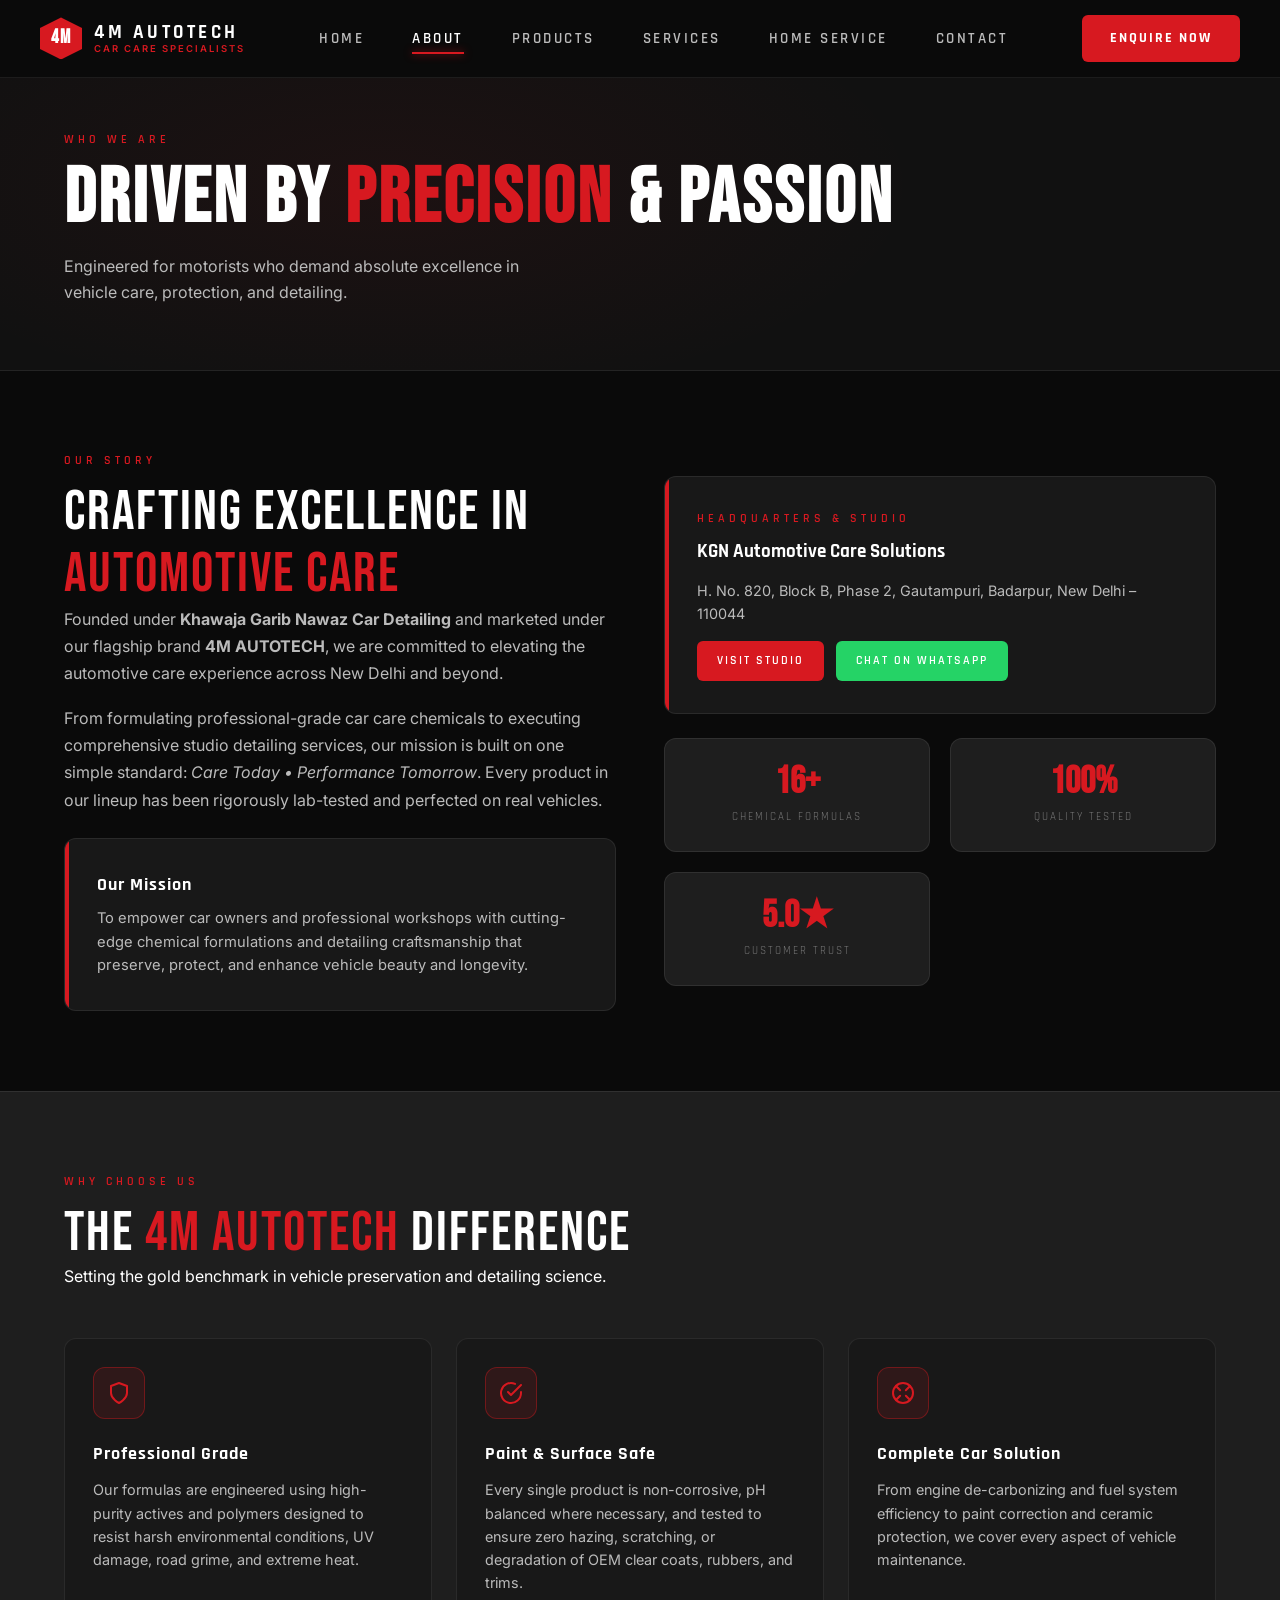
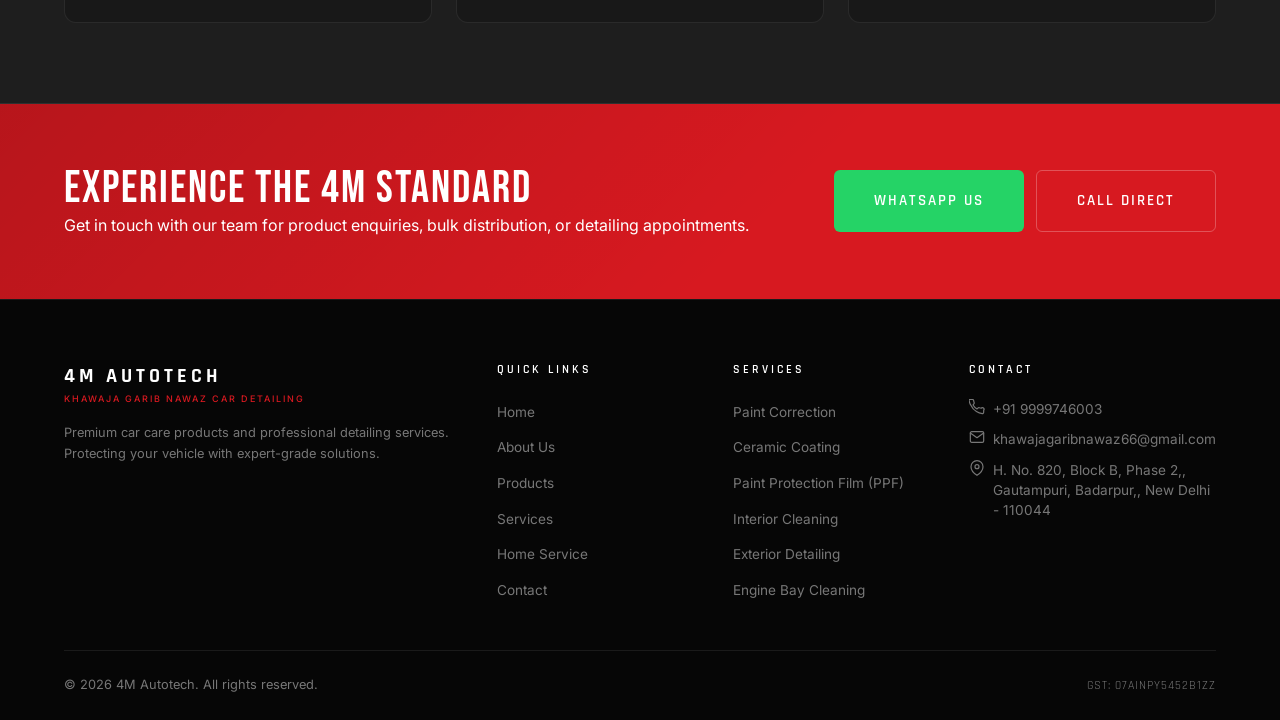
==== commit 1c5a0c19: "Restore genuine product photos and wire up new products" ====
--- a/about.html
+++ b/about.html
@@ -131,6 +131,7 @@
                     <li><a href="about.html" class="nav__link active" id="nav-about">About</a></li>
                     <li><a href="products.html" class="nav__link" id="nav-products">Products</a></li>
                     <li><a href="services.html" class="nav__link" id="nav-services">Services</a></li>
+                    <li><a href="home-service.html" class="nav__link" id="nav-home-service">Home Service</a></li>
                     <li><a href="contact.html" class="nav__link" id="nav-contact">Contact</a></li>
                 </ul>
                 <a href="contact.html" class="nav__cta" id="nav-enquire">Enquire Now</a>
@@ -144,6 +145,7 @@
             <a href="about.html" class="nav__link active" id="mob-about">About</a>
             <a href="products.html" class="nav__link" id="mob-products">Products</a>
             <a href="services.html" class="nav__link" id="mob-services">Services</a>
+            <a href="home-service.html" class="nav__link" id="mob-home-service">Home Service</a>
             <a href="contact.html" class="nav__link" id="mob-contact">Contact</a>
             <a href="contact.html" class="btn btn--primary btn--sm" id="mob-enquire">Enquire Now</a>
         </div>
@@ -294,6 +296,7 @@
                         <li><a href="about.html" class="footer__link">About Us</a></li>
                         <li><a href="products.html" class="footer__link">Products</a></li>
                         <li><a href="services.html" class="footer__link">Services</a></li>
+                        <li><a href="home-service.html" class="footer__link">Home Service</a></li>
                         <li><a href="contact.html" class="footer__link">Contact</a></li>
                     </ul>
                 </div>
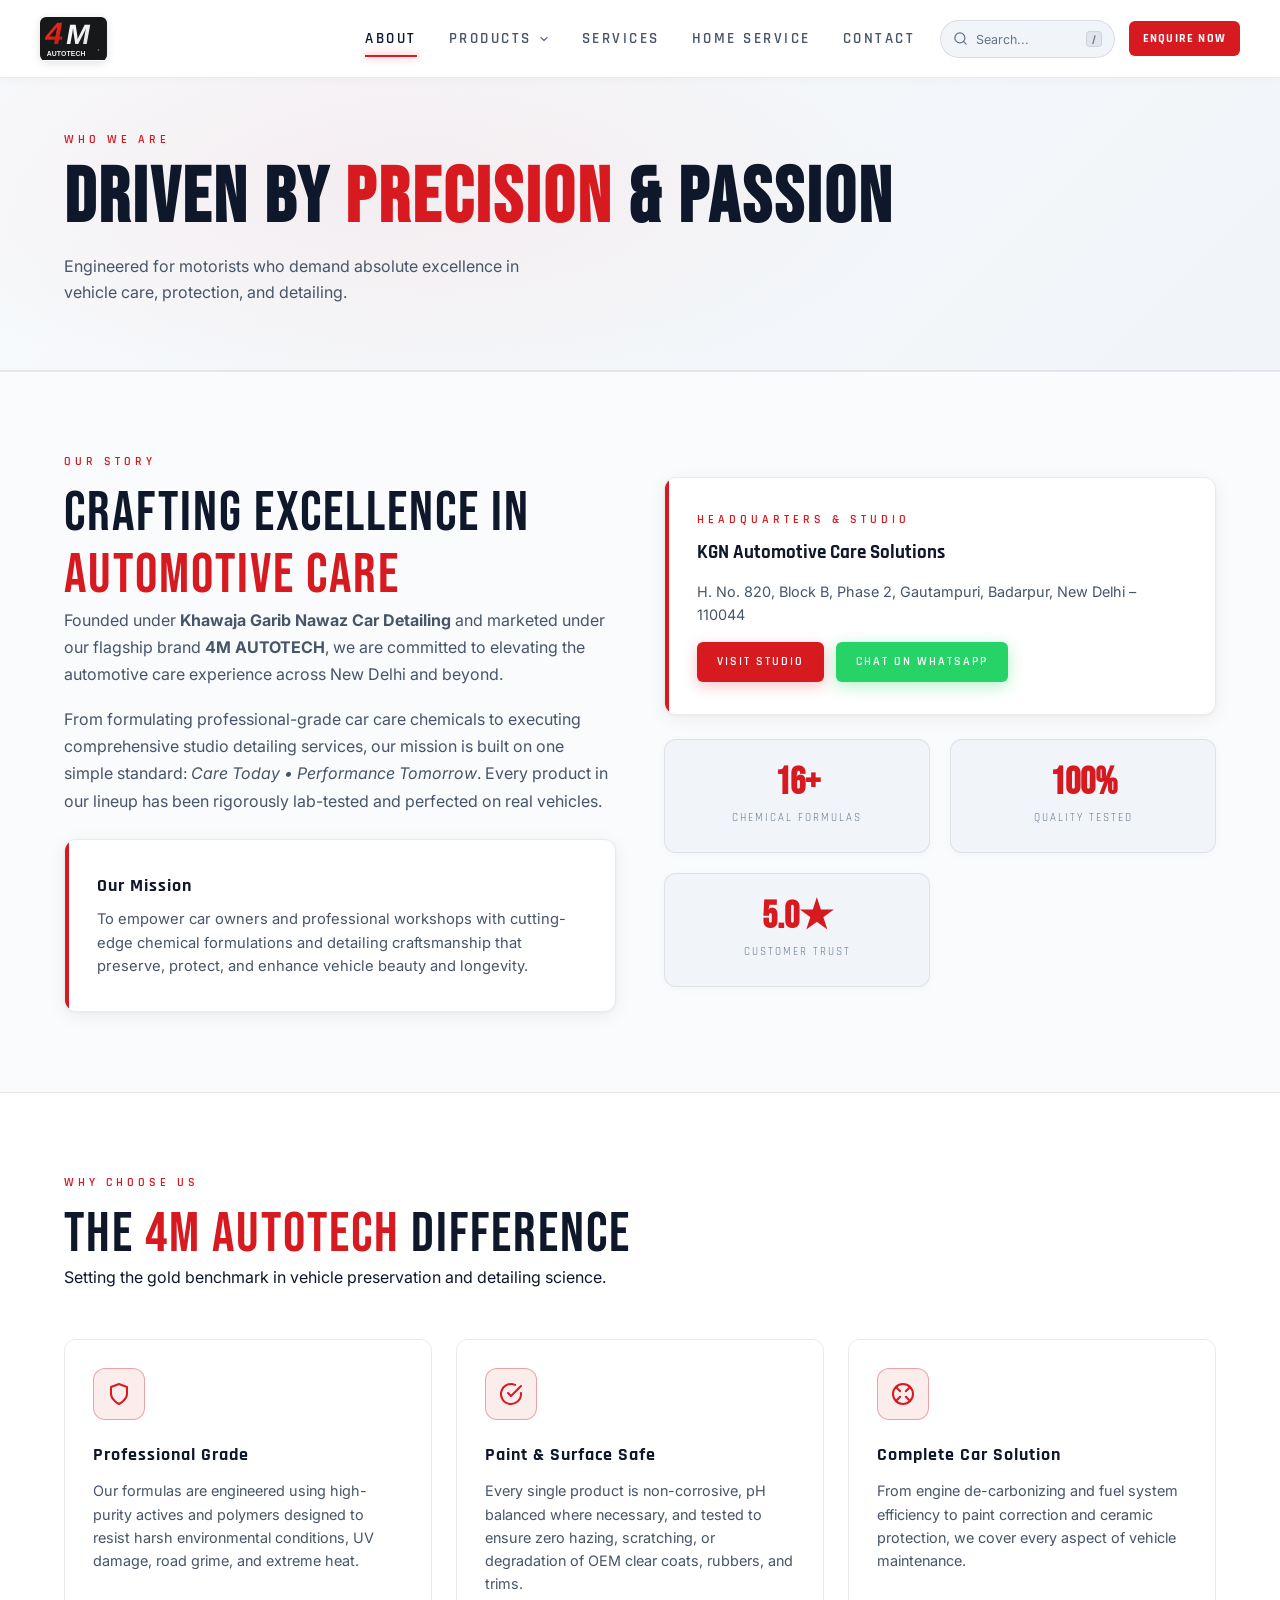
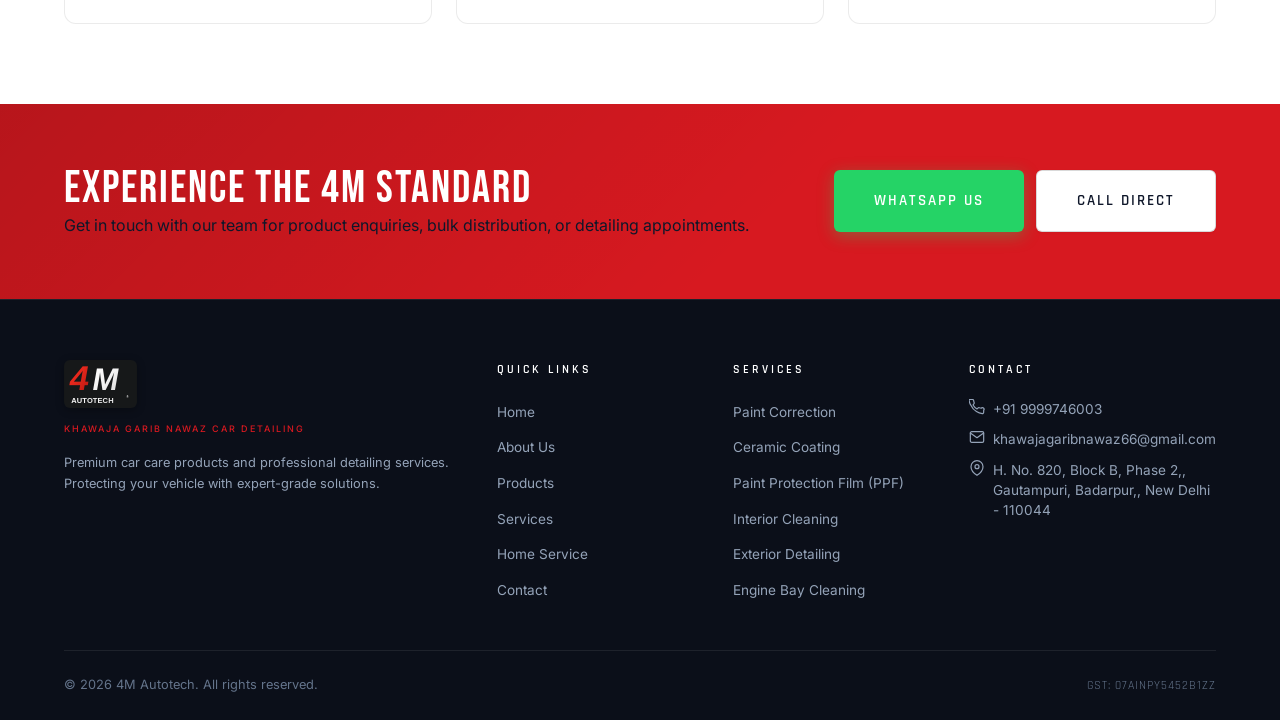
==== commit 353ed22c: "all changes" ====
--- a/about.html
+++ b/about.html
@@ -1,10 +1,12 @@
 <!DOCTYPE html>
 <html lang="en">
+
 <head>
     <meta charset="UTF-8">
     <meta name="viewport" content="width=device-width, initial-scale=1.0">
     <title>About Us — 4M AUTOTECH | Car Care Specialists</title>
-    <meta name="description" content="Learn about 4M AUTOTECH & Khawaja Garib Nawaz Car Detailing. Our story, high-performance automotive formulations, detailing expertise, and quality commitment in New Delhi.">
+    <meta name="description"
+        content="Learn about 4M AUTOTECH & Khawaja Garib Nawaz Car Detailing. Our story, high-performance automotive formulations, detailing expertise, and quality commitment in New Delhi.">
     <link rel="canonical" href="https://www.khawajagaribnawazcardetailing.com/about.html">
     <link rel="stylesheet" href="css/style.css">
     <style>
@@ -14,20 +16,24 @@
             gap: 48px;
             align-items: center;
         }
+
         @media (max-width: 900px) {
             .about-story-grid {
                 grid-template-columns: 1fr;
                 gap: 32px;
             }
         }
+
         .about-highlight-box {
             background: var(--bg-card);
             border: 1px solid var(--border);
             border-radius: var(--card-radius);
+            box-shadow: var(--shadow-card);
             padding: 32px;
             position: relative;
             overflow: hidden;
         }
+
         .about-highlight-box::before {
             content: '';
             position: absolute;
@@ -37,19 +43,23 @@
             height: 100%;
             background: var(--red);
         }
+
         .about-stats-strip {
             display: grid;
             grid-template-columns: repeat(auto-fit, minmax(200px, 1fr));
             gap: 20px;
             margin: 40px 0;
         }
+
         .about-stat-card {
             background: var(--surface);
             border: 1px solid var(--border);
             border-radius: var(--card-radius);
+            box-shadow: 0 2px 8px rgba(15, 23, 42, 0.03);
             padding: 24px;
             text-align: center;
         }
+
         .about-stat-card__number {
             font-family: var(--font-display);
             font-size: 2.4rem;
@@ -58,6 +68,7 @@
             line-height: 1;
             margin-bottom: 8px;
         }
+
         .about-stat-card__label {
             font-family: var(--font-heading);
             font-size: 11px;
@@ -65,11 +76,13 @@
             text-transform: uppercase;
             color: var(--text-muted);
         }
+
         .values-grid {
             display: grid;
             grid-template-columns: repeat(auto-fit, minmax(280px, 1fr));
             gap: 24px;
         }
+
         .value-card {
             background: var(--bg-card);
             border: 1px solid var(--border);
@@ -77,11 +90,13 @@
             padding: 28px;
             transition: all var(--transition);
         }
+
         .value-card:hover {
-            border-color: rgba(215,25,32,0.4);
+            border-color: rgba(215, 25, 32, 0.4);
             transform: translateY(-4px);
             box-shadow: var(--shadow-hover);
         }
+
         .value-card__icon {
             width: 52px;
             height: 52px;
@@ -94,10 +109,12 @@
             color: var(--red);
             margin-bottom: 20px;
         }
+
         .value-card__icon svg {
             width: 24px;
             height: 24px;
         }
+
         .value-card__title {
             font-family: var(--font-heading);
             font-size: 1.15rem;
@@ -106,6 +123,7 @@
             margin-bottom: 10px;
             letter-spacing: 1px;
         }
+
         .value-card__desc {
             font-size: 0.9rem;
             color: var(--text-secondary);
@@ -113,37 +131,219 @@
         }
     </style>
 </head>
+
 <body>
 
     <!-- ====== NAVIGATION ====== -->
     <nav class="nav" id="main-nav">
         <div class="container">
             <div class="nav__inner">
-                <a href="index.html" class="nav__logo" id="nav-logo">
-                    <div class="nav__logo-mark">4M</div>
-                    <div class="nav__logo-text">
-                        <span class="nav__logo-name">4M Autotech</span>
-                        <span class="nav__logo-sub">Car Care Specialists</span>
-                    </div>
+                <a href="index.html" class="nav__logo" id="nav-logo" aria-label="4M Autotech Home">
+                    <img src="assets/logo.svg" alt="4M Autotech Logo" class="nav__logo-img">
                 </a>
                 <ul class="nav__links">
-                    <li><a href="index.html" class="nav__link" id="nav-home">Home</a></li>
                     <li><a href="about.html" class="nav__link active" id="nav-about">About</a></li>
-                    <li><a href="products.html" class="nav__link" id="nav-products">Products</a></li>
+                    <li class="nav__item--dropdown">
+                        <a href="products.html" class="nav__link nav__link--dropdown" id="nav-products">
+                            Products
+                            <svg class="nav__dropdown-icon" viewBox="0 0 24 24" width="12" height="12" fill="none"
+                                stroke="currentColor" stroke-width="2.5" stroke-linecap="round" stroke-linejoin="round">
+                                <polyline points="6 9 12 15 18 9"></polyline>
+                            </svg>
+                        </a>
+                        <div class="nav__dropdown">
+                            <div class="nav__dropdown-grid">
+                                <!-- Categories Column -->
+                                <div class="nav__dropdown-col">
+                                    <div class="nav__dropdown-title">
+                                        <svg viewBox="0 0 24 24" width="13" height="13" fill="none"
+                                            stroke="currentColor" stroke-width="2">
+                                            <rect x="3" y="3" width="7" height="7"></rect>
+                                            <rect x="14" y="3" width="7" height="7"></rect>
+                                            <rect x="14" y="14" width="7" height="7"></rect>
+                                            <rect x="3" y="14" width="7" height="7"></rect>
+                                        </svg>
+                                        Categories
+                                    </div>
+                                    <div class="nav__dropdown-links">
+                                        <a href="products.html" class="nav__dropdown-link">
+                                            <span class="nav__dropdown-link-text">All Products</span>
+                                        </a>
+                                        <a href="products.html?category=car-care" class="nav__dropdown-link">
+                                            <span class="nav__dropdown-link-text">Car Care Range</span>
+                                            <span class="nav__dropdown-tag">4-Wheeler</span>
+                                        </a>
+                                        <a href="products.html?category=bike-care" class="nav__dropdown-link">
+                                            <span class="nav__dropdown-link-text">Bike Care Range</span>
+                                            <span class="nav__dropdown-tag">2-Wheeler</span>
+                                        </a>
+                                        <a href="products.html?category=exterior-care" class="nav__dropdown-link">
+                                            <span class="nav__dropdown-link-text">Exterior Care</span>
+                                        </a>
+                                        <a href="products.html?category=interior-care" class="nav__dropdown-link">
+                                            <span class="nav__dropdown-link-text">Interior Care</span>
+                                        </a>
+                                        <a href="products.html?category=engine-care" class="nav__dropdown-link">
+                                            <span class="nav__dropdown-link-text">Engine &amp; Fuel Care</span>
+                                        </a>
+                                        <a href="products.html?category=protection" class="nav__dropdown-link">
+                                            <span class="nav__dropdown-link-text">Coatings &amp; Protection</span>
+                                        </a>
+                                    </div>
+                                </div>
+
+                                <!-- Popular Products Column -->
+                                <div class="nav__dropdown-col">
+                                    <div class="nav__dropdown-title">
+                                        <svg viewBox="0 0 24 24" width="13" height="13" fill="none"
+                                            stroke="currentColor" stroke-width="2">
+                                            <polygon
+                                                points="12 2 15.09 8.26 22 9.27 17 14.14 18.18 21.02 12 17.77 5.82 21.02 7 14.14 2 9.27 8.91 8.26 12 2">
+                                            </polygon>
+                                        </svg>
+                                        products
+                                    </div>
+                                    <div class="nav__dropdown-products">
+                                         <a href="products.html?product=fuel-additive" class="nav__dropdown-product">
+                                             <div class="nav__product-info">
+                                                 <span class="nav__product-name">Fuel Additive</span>
+                                                 <span class="nav__product-sub">Fuel System Cleaner • 300ml</span>
+                                             </div>
+                                         </a>
+                                         <a href="products.html?product=tyre-polish" class="nav__dropdown-product">
+                                             <div class="nav__product-info">
+                                                 <span class="nav__product-name">Tyre Polish</span>
+                                                 <span class="nav__product-sub">Deep Black UV Shine • ₹349</span>
+                                             </div>
+                                         </a>
+                                         <a href="products.html?product=black-garnish" class="nav__dropdown-product">
+                                             <div class="nav__product-info">
+                                                 <span class="nav__product-name">Black Garnish</span>
+                                                 <span class="nav__product-sub">Plastic &amp; Trim Restorer • ₹349</span>
+                                             </div>
+                                         </a>
+                                         <a href="products.html?product=brake-cleaner" class="nav__dropdown-product">
+                                             <div class="nav__product-info">
+                                                 <span class="nav__product-name">Brake Cleaner</span>
+                                                 <span class="nav__product-sub">Heavy Duty Quick-Dry • 300ml</span>
+                                             </div>
+                                         </a>
+                                         <a href="products.html?product=anti-rust-coating" class="nav__dropdown-product">
+                                             <div class="nav__product-info">
+                                                 <span class="nav__product-name">Anti Rust Coating</span>
+                                                 <span class="nav__product-sub">Underbody Protection</span>
+                                             </div>
+                                         </a>
+                                         <a href="products.html?product=bike-chain-lube" class="nav__dropdown-product">
+                                             <div class="nav__product-info">
+                                                 <span class="nav__product-name">Bike Chain Lubricant</span>
+                                                 <span class="nav__product-sub">High-Speed Chain Spray</span>
+                                             </div>
+                                         </a>
+                                    </div>
+                                </div>
+
+                                <!-- Spotlight Card -->
+                                <div class="nav__dropdown-col nav__dropdown-col--spotlight">
+                                    <div class="nav__dropdown-spotlight">
+                                        <div>
+                                            <span class="nav__spotlight-badge">FEATURED</span>
+                                            <h4 class="nav__spotlight-title">Precision Auto Care</h4>
+                                            <p class="nav__spotlight-desc">High-performance formulas designed for
+                                                maximum gloss, protection, and durability.</p>
+                                        </div>
+                                        <a href="products.html" class="nav__spotlight-btn">
+                                            View Full Catalog
+                                            <svg viewBox="0 0 24 24" width="13" height="13" fill="none"
+                                                stroke="currentColor" stroke-width="2">
+                                                <line x1="5" y1="12" x2="19" y2="12"></line>
+                                                <polyline points="12 5 19 12 12 19"></polyline>
+                                            </svg>
+                                        </a>
+                                    </div>
+                                </div>
+                            </div>
+                        </div>
+                    </li>
                     <li><a href="services.html" class="nav__link" id="nav-services">Services</a></li>
                     <li><a href="home-service.html" class="nav__link" id="nav-home-service">Home Service</a></li>
                     <li><a href="contact.html" class="nav__link" id="nav-contact">Contact</a></li>
                 </ul>
-                <a href="contact.html" class="nav__cta" id="nav-enquire">Enquire Now</a>
+                <div class="nav__actions">
+                    <div class="nav__search-wrapper" id="nav-search-wrapper">
+                        <div class="nav__search-box" id="nav-search-box">
+                            <svg class="nav__search-icon" viewBox="0 0 24 24" width="15" height="15" fill="none" stroke="currentColor" stroke-width="2" stroke-linecap="round" stroke-linejoin="round">
+                                <circle cx="11" cy="11" r="8"></circle>
+                                <line x1="21" y1="21" x2="16.65" y2="16.65"></line>
+                            </svg>
+                            <input type="text" class="nav__search-input" id="nav-search-input" placeholder="Search..." autocomplete="off" aria-label="Search products and services">
+                            <button class="nav__search-clear" id="nav-search-clear" aria-label="Clear search" type="button" style="display:none;">
+                                <svg viewBox="0 0 24 24" width="13" height="13" fill="none" stroke="currentColor" stroke-width="2.5"><line x1="18" y1="6" x2="6" y2="18"></line><line x1="6" y1="6" x2="18" y2="18"></line></svg>
+                            </button>
+                            <span class="nav__search-kbd">/</span>
+                        </div>
+                        <div class="nav__search-dropdown" id="nav-search-dropdown" style="display:none;">
+                            <div class="nav__search-dropdown-content" id="nav-search-results"></div>
+                        </div>
+                    </div>
+                    <a href="contact.html" class="nav__cta" id="nav-enquire">Enquire Now</a>
+                </div>
                 <div class="nav__hamburger" id="hamburger" role="button" aria-label="Toggle menu">
                     <span></span><span></span><span></span>
                 </div>
             </div>
         </div>
         <div class="nav__mobile" id="mobile-nav">
-            <a href="index.html" class="nav__link" id="mob-home">Home</a>
+            <div class="nav__mobile-search-wrapper">
+                <div class="nav__mobile-search-box">
+                    <svg class="nav__search-icon" viewBox="0 0 24 24" width="15" height="15" fill="none" stroke="currentColor" stroke-width="2" stroke-linecap="round" stroke-linejoin="round">
+                        <circle cx="11" cy="11" r="8"></circle>
+                        <line x1="21" y1="21" x2="16.65" y2="16.65"></line>
+                    </svg>
+                    <input type="text" class="nav__mobile-search-input" id="nav-mobile-search-input" placeholder="Search products &amp; services..." autocomplete="off" aria-label="Search products and services">
+                    <button class="nav__search-clear" id="nav-mobile-search-clear" aria-label="Clear search" type="button" style="display:none;">
+                        <svg viewBox="0 0 24 24" width="13" height="13" fill="none" stroke="currentColor" stroke-width="2.5"><line x1="18" y1="6" x2="6" y2="18"></line><line x1="6" y1="6" x2="18" y2="18"></line></svg>
+                    </button>
+                </div>
+                <div class="nav__mobile-search-dropdown" id="nav-mobile-search-dropdown" style="display:none;">
+                    <div class="nav__search-dropdown-content" id="nav-mobile-search-results"></div>
+                </div>
+            </div>
             <a href="about.html" class="nav__link active" id="mob-about">About</a>
-            <a href="products.html" class="nav__link" id="mob-products">Products</a>
+            <div class="nav__mobile-item">
+                <div class="nav__mobile-header">
+                    <a href="products.html" class="nav__link" id="mob-products">Products</a>
+                    <button class="nav__mobile-toggle" id="mob-products-toggle" aria-label="Toggle Products Submenu">
+                        <svg viewBox="0 0 24 24" width="16" height="16" fill="none" stroke="currentColor"
+                            stroke-width="2.5" stroke-linecap="round" stroke-linejoin="round">
+                            <polyline points="6 9 12 15 18 9"></polyline>
+                        </svg>
+                    </button>
+                </div>
+                <div class="nav__mobile-sub" id="mob-products-sub">
+                    <div class="nav__mobile-group-title">Categories</div>
+                    <div class="nav__mobile-links">
+                        <a href="products.html" class="nav__mobile-sublink">All Products</a>
+                        <a href="products.html?category=car-care" class="nav__mobile-sublink">Car Care Range</a>
+                        <a href="products.html?category=bike-care" class="nav__mobile-sublink">Bike Care Range</a>
+                        <a href="products.html?category=exterior-care" class="nav__mobile-sublink">Exterior Care</a>
+                        <a href="products.html?category=interior-care" class="nav__mobile-sublink">Interior Care</a>
+                        <a href="products.html?category=engine-care" class="nav__mobile-sublink">Engine &amp; Fuel
+                            Care</a>
+                        <a href="products.html?category=protection" class="nav__mobile-sublink">Coatings &amp;
+                            Protection</a>
+                    </div>
+                    <div class="nav__mobile-group-title" style="margin-top: 10px;">products</div>
+                    <div class="nav__mobile-links">
+                        <a href="products.html?product=fuel-additive" class="nav__mobile-sublink">Fuel Additive</a>
+                        <a href="products.html?product=tyre-polish" class="nav__mobile-sublink">Tyre Polish</a>
+                        <a href="products.html?product=black-garnish" class="nav__mobile-sublink">Black Garnish</a>
+                        <a href="products.html?product=brake-cleaner" class="nav__mobile-sublink">Brake Cleaner</a>
+                        <a href="products.html?product=bike-chain-lube" class="nav__mobile-sublink">Bike Chain
+                            Lubricant</a>
+                    </div>
+                </div>
+            </div>
             <a href="services.html" class="nav__link" id="mob-services">Services</a>
             <a href="home-service.html" class="nav__link" id="mob-home-service">Home Service</a>
             <a href="contact.html" class="nav__link" id="mob-contact">Contact</a>
@@ -172,15 +372,23 @@
                     <span class="section-label">Our Story</span>
                     <h2 class="section-title">Crafting Excellence in <span>Automotive Care</span></h2>
                     <p style="color:var(--text-secondary);line-height:1.7;margin-bottom:18px;">
-                        Founded under <strong>Khawaja Garib Nawaz Car Detailing</strong> and marketed under our flagship brand <strong>4M AUTOTECH</strong>, we are committed to elevating the automotive care experience across New Delhi and beyond.
+                        Founded under <strong>Khawaja Garib Nawaz Car Detailing</strong> and marketed under our flagship
+                        brand <strong>4M AUTOTECH</strong>, we are committed to elevating the automotive care experience
+                        across New Delhi and beyond.
                     </p>
                     <p style="color:var(--text-secondary);line-height:1.7;margin-bottom:24px;">
-                        From formulating professional-grade car care chemicals to executing comprehensive studio detailing services, our mission is built on one simple standard: <em>Care Today • Performance Tomorrow</em>. Every product in our lineup has been rigorously lab-tested and perfected on real vehicles.
+                        From formulating professional-grade car care chemicals to executing comprehensive studio
+                        detailing services, our mission is built on one simple standard: <em>Care Today • Performance
+                            Tomorrow</em>. Every product in our lineup has been rigorously lab-tested and perfected on
+                        real vehicles.
                     </p>
                     <div class="about-highlight-box">
-                        <h3 style="font-family:var(--font-heading);font-size:1.1rem;margin-bottom:8px;color:var(--text-primary);letter-spacing:1px;">Our Mission</h3>
+                        <h3
+                            style="font-family:var(--font-heading);font-size:1.1rem;margin-bottom:8px;color:var(--text-primary);letter-spacing:1px;">
+                            Our Mission</h3>
                         <p style="color:var(--text-secondary);font-size:0.92rem;line-height:1.6;margin:0;">
-                            To empower car owners and professional workshops with cutting-edge chemical formulations and detailing craftsmanship that preserve, protect, and enhance vehicle beauty and longevity.
+                            To empower car owners and professional workshops with cutting-edge chemical formulations and
+                            detailing craftsmanship that preserve, protect, and enhance vehicle beauty and longevity.
                         </p>
                     </div>
                 </div>
@@ -188,7 +396,9 @@
                 <div>
                     <div class="about-highlight-box" style="margin-bottom:24px;">
                         <span class="section-label" style="margin-bottom:8px;">Headquarters &amp; Studio</span>
-                        <h3 style="font-family:var(--font-heading);font-size:1.2rem;margin-bottom:12px;color:var(--text-primary);">KGN Automotive Care Solutions</h3>
+                        <h3
+                            style="font-family:var(--font-heading);font-size:1.2rem;margin-bottom:12px;color:var(--text-primary);">
+                            KGN Automotive Care Solutions</h3>
                         <p style="color:var(--text-secondary);font-size:0.9rem;line-height:1.6;margin-bottom:16px;">
                             H. No. 820, Block B, Phase 2, Gautampuri, Badarpur, New Delhi – 110044
                         </p>
@@ -218,7 +428,7 @@
     </section>
 
     <!-- ====== CORE PILLARS ====== -->
-    <section class="section" style="background:var(--surface);border-top:1px solid var(--border);border-bottom:1px solid var(--border);" id="pillars">
+    <section class="section" id="pillars">
         <div class="container">
             <div class="section-header">
                 <span class="section-label">Why Choose Us</span>
@@ -229,31 +439,48 @@
             <div class="values-grid">
                 <div class="value-card fade-in">
                     <div class="value-card__icon">
-                        <svg viewBox="0 0 24 24" fill="none" stroke="currentColor" stroke-width="2" stroke-linecap="round" stroke-linejoin="round"><path d="M12 22s8-4 8-10V5l-8-3-8 3v7c0 6 8 10 8 10z"/></svg>
+                        <svg viewBox="0 0 24 24" fill="none" stroke="currentColor" stroke-width="2"
+                            stroke-linecap="round" stroke-linejoin="round">
+                            <path d="M12 22s8-4 8-10V5l-8-3-8 3v7c0 6 8 10 8 10z" />
+                        </svg>
                     </div>
                     <div class="value-card__title">Professional Grade</div>
                     <div class="value-card__desc">
-                        Our formulas are engineered using high-purity actives and polymers designed to resist harsh environmental conditions, UV damage, road grime, and extreme heat.
+                        Our formulas are engineered using high-purity actives and polymers designed to resist harsh
+                        environmental conditions, UV damage, road grime, and extreme heat.
                     </div>
                 </div>
 
                 <div class="value-card fade-in">
                     <div class="value-card__icon">
-                        <svg viewBox="0 0 24 24" fill="none" stroke="currentColor" stroke-width="2" stroke-linecap="round" stroke-linejoin="round"><path d="M22 11.08V12a10 10 0 1 1-5.93-9.14"/><polyline points="22 4 12 14.01 9 11.01"/></svg>
+                        <svg viewBox="0 0 24 24" fill="none" stroke="currentColor" stroke-width="2"
+                            stroke-linecap="round" stroke-linejoin="round">
+                            <path d="M22 11.08V12a10 10 0 1 1-5.93-9.14" />
+                            <polyline points="22 4 12 14.01 9 11.01" />
+                        </svg>
                     </div>
                     <div class="value-card__title">Paint &amp; Surface Safe</div>
                     <div class="value-card__desc">
-                        Every single product is non-corrosive, pH balanced where necessary, and tested to ensure zero hazing, scratching, or degradation of OEM clear coats, rubbers, and trims.
+                        Every single product is non-corrosive, pH balanced where necessary, and tested to ensure zero
+                        hazing, scratching, or degradation of OEM clear coats, rubbers, and trims.
                     </div>
                 </div>
 
                 <div class="value-card fade-in">
                     <div class="value-card__icon">
-                        <svg viewBox="0 0 24 24" fill="none" stroke="currentColor" stroke-width="2" stroke-linecap="round" stroke-linejoin="round"><circle cx="12" cy="12" r="10"/><path d="m4.93 4.93 4.24 4.24"/><path d="m14.83 9.17 4.24-4.24"/><path d="m14.83 14.83 4.24 4.24"/><path d="m9.17 14.83-4.24 4.24"/></svg>
+                        <svg viewBox="0 0 24 24" fill="none" stroke="currentColor" stroke-width="2"
+                            stroke-linecap="round" stroke-linejoin="round">
+                            <circle cx="12" cy="12" r="10" />
+                            <path d="m4.93 4.93 4.24 4.24" />
+                            <path d="m14.83 9.17 4.24-4.24" />
+                            <path d="m14.83 14.83 4.24 4.24" />
+                            <path d="m9.17 14.83-4.24 4.24" />
+                        </svg>
                     </div>
                     <div class="value-card__title">Complete Car Solution</div>
                     <div class="value-card__desc">
-                        From engine de-carbonizing and fuel system efficiency to paint correction and ceramic protection, we cover every aspect of vehicle maintenance.
+                        From engine de-carbonizing and fuel system efficiency to paint correction and ceramic
+                        protection, we cover every aspect of vehicle maintenance.
                     </div>
                 </div>
             </div>
@@ -266,7 +493,8 @@
             <div class="cta-strip__inner">
                 <div>
                     <div class="cta-strip__title">Experience The 4M Standard</div>
-                    <div class="cta-strip__sub">Get in touch with our team for product enquiries, bulk distribution, or detailing appointments.</div>
+                    <div class="cta-strip__sub">Get in touch with our team for product enquiries, bulk distribution, or
+                        detailing appointments.</div>
                 </div>
                 <div class="cta-strip__actions">
                     <a id="cta-whatsapp" href="#" class="btn btn--whatsapp btn--lg">WhatsApp Us</a>
@@ -281,7 +509,9 @@
         <div class="container">
             <div class="footer__grid">
                 <div class="footer__brand">
-                    <div class="footer__logo-name">4M Autotech</div>
+                    <a href="index.html" class="footer__logo-link" aria-label="4M Autotech Home">
+                        <img src="assets/logo.svg" alt="4M Autotech Logo" class="footer__logo-img">
+                    </a>
                     <span class="footer__logo-sub">Khawaja Garib Nawaz Car Detailing</span>
                     <p class="footer__tagline">
                         Premium car care products and professional detailing services.
@@ -320,61 +550,71 @@
     <script src="js/products.js"></script>
     <script src="js/services.js"></script>
     <script src="js/icons.js"></script>
+    <script src="js/nav-search.js"></script>
     <script>
-    (function() {
-        const nav = document.getElementById('main-nav');
-        window.addEventListener('scroll', () => nav.classList.toggle('scrolled', window.scrollY > 40));
-        document.getElementById('hamburger').addEventListener('click', () => {
-            document.getElementById('mobile-nav').classList.toggle('open');
-        });
-
-        document.getElementById('cta-whatsapp').href = whatsappUrl(SITE_CONFIG.waMessages.general);
-        document.getElementById('cta-call').href = callUrl();
-        document.getElementById('about-wa-btn').href = whatsappUrl(SITE_CONFIG.waMessages.general);
-
-        // Footer Socials
-        const socials = document.getElementById('footer-socials');
-        const socialLinks = [
-            { iconName: 'facebook',  url: SITE_CONFIG.facebook,  label: 'Facebook' },
-            { iconName: 'instagram', url: SITE_CONFIG.instagram, label: 'Instagram' },
-            { iconName: 'youtube',   url: SITE_CONFIG.youtube,   label: 'YouTube' },
-        ];
-        socialLinks.forEach(s => {
-            if (!s.url) return;
-            const a = document.createElement('a');
-            a.href = s.url;
-            a.className = 'footer__social';
-            a.title = s.label;
-            a.innerHTML = icon(s.iconName, '18px');
-            a.target = '_blank';
-            a.rel = 'noopener';
-            socials.appendChild(a);
-        });
-
-        // Footer Services List
-        const sList = document.getElementById('footer-services-list');
-        SERVICES.slice(0, 6).forEach(s => {
-            const li = document.createElement('li');
-            li.innerHTML = `<a href="services.html#${s.id}" class="footer__link">${s.name}</a>`;
-            sList.appendChild(li);
-        });
-
-        // Footer Contact
-        document.getElementById('footer-contact-list').innerHTML = `
-            <div class="footer__contact-item">${icon('phone','16px')}<a href="${callUrl()}">${SITE_CONFIG.phoneDisplay}</a></div>
-            <div class="footer__contact-item">${icon('email','16px')}<a href="mailto:${SITE_CONFIG.email}">${SITE_CONFIG.email}</a></div>
-            <div class="footer__contact-item">${icon('location','16px')}<span>${SITE_CONFIG.address.replace(/\n/g, ', ')}</span></div>
+        (function () {
+            const nav = document.getElementById('main-nav');
+            window.addEventListener('scroll', () => nav.classList.toggle('scrolled', window.scrollY > 40));
+            document.getElementById('hamburger').addEventListener('click', () => {
+                document.getElementById('mobile-nav').classList.toggle('open');
+            });
+            const mobProdToggle = document.getElementById('mob-products-toggle');
+            if (mobProdToggle) {
+                mobProdToggle.addEventListener('click', (e) => {
+                    e.preventDefault();
+                    e.stopPropagation();
+                    mobProdToggle.closest('.nav__mobile-item').classList.toggle('open');
+                });
+            }
+
+            document.getElementById('cta-whatsapp').href = whatsappUrl(SITE_CONFIG.waMessages.general);
+            document.getElementById('cta-call').href = callUrl();
+            document.getElementById('about-wa-btn').href = whatsappUrl(SITE_CONFIG.waMessages.general);
+
+            // Footer Socials
+            const socials = document.getElementById('footer-socials');
+            const socialLinks = [
+                { iconName: 'facebook', url: SITE_CONFIG.facebook, label: 'Facebook' },
+                { iconName: 'instagram', url: SITE_CONFIG.instagram, label: 'Instagram' },
+                { iconName: 'youtube', url: SITE_CONFIG.youtube, label: 'YouTube' },
+            ];
+            socialLinks.forEach(s => {
+                if (!s.url) return;
+                const a = document.createElement('a');
+                a.href = s.url;
+                a.className = 'footer__social';
+                a.title = s.label;
+                a.innerHTML = icon(s.iconName, '18px');
+                a.target = '_blank';
+                a.rel = 'noopener';
+                socials.appendChild(a);
+            });
+
+            // Footer Services List
+            const sList = document.getElementById('footer-services-list');
+            SERVICES.slice(0, 6).forEach(s => {
+                const li = document.createElement('li');
+                li.innerHTML = `<a href="services.html#${s.id}" class="footer__link">${s.name}</a>`;
+                sList.appendChild(li);
+            });
+
+            // Footer Contact
+            document.getElementById('footer-contact-list').innerHTML = `
+            <div class="footer__contact-item">${icon('phone', '16px')}<a href="${callUrl()}">${SITE_CONFIG.phoneDisplay}</a></div>
+            <div class="footer__contact-item">${icon('email', '16px')}<a href="mailto:${SITE_CONFIG.email}">${SITE_CONFIG.email}</a></div>
+            <div class="footer__contact-item">${icon('location', '16px')}<span>${SITE_CONFIG.address.replace(/\n/g, ', ')}</span></div>
         `;
 
-        document.getElementById('footer-copyright').textContent = `© ${new Date().getFullYear()} 4M Autotech. All rights reserved.`;
-        document.getElementById('footer-gst').textContent = `GST: ${SITE_CONFIG.gst}`;
-
-        // Intersection Observer
-        const observer = new IntersectionObserver(entries => {
-            entries.forEach(e => { if (e.isIntersecting) e.target.classList.add('visible'); });
-        }, { threshold: 0.1 });
-        document.querySelectorAll('.fade-in').forEach(el => observer.observe(el));
-    })();
+            document.getElementById('footer-copyright').textContent = `© ${new Date().getFullYear()} 4M Autotech. All rights reserved.`;
+            document.getElementById('footer-gst').textContent = `GST: ${SITE_CONFIG.gst}`;
+
+            // Intersection Observer
+            const observer = new IntersectionObserver(entries => {
+                entries.forEach(e => { if (e.isIntersecting) e.target.classList.add('visible'); });
+            }, { threshold: 0.1 });
+            document.querySelectorAll('.fade-in').forEach(el => observer.observe(el));
+        })();
     </script>
 </body>
-</html>
+
+</html>
--- a/css/style.css
+++ b/css/style.css
@@ -1,6 +1,6 @@
 /* ============================================================
    4M AUTOTECH — Design System
-   Premium Dark Automotive Theme
+   Clean Modern Light Theme with Premium Red Accents
    ============================================================ */
 
 @import url('https://fonts.googleapis.com/css2?family=Rajdhani:wght@400;500;600;700&family=Inter:wght@300;400;500;600&family=Bebas+Neue&display=swap');
@@ -9,28 +9,28 @@
    1. CSS VARIABLES / DESIGN TOKENS
    ============================================================ */
 :root {
-    /* Colors */
-    --bg-primary:     #0A0A0A;
-    --bg-secondary:   #111111;
-    --bg-card:        #181818;
-    --bg-card-hover:  #202020;
-    --surface:        #1E1E1E;
-    --surface-2:      #252525;
-    --border:         rgba(255,255,255,0.08);
-    --border-accent:  rgba(215,25,32,0.4);
+    /* Colors - Bright Light Palette */
+    --bg-primary:     #FFFFFF;
+    --bg-secondary:   #F8FAFC;
+    --bg-card:        #FFFFFF;
+    --bg-card-hover:  #FFFFFF;
+    --surface:        #F1F5F9;
+    --surface-2:      #E2E8F0;
+    --border:         rgba(0, 0, 0, 0.08);
+    --border-accent:  rgba(215, 25, 32, 0.35);
 
     /* Brand */
     --red:            #D71920;
-    --red-dark:       #A8141A;
-    --red-light:      rgba(215,25,32,0.12);
-    --gold:           #E6A817;
-    --gold-dark:      #C4900F;
-    --gold-light:     rgba(230,168,23,0.12);
-
-    /* Text */
-    --text-primary:   #FFFFFF;
-    --text-secondary: #BBBBBB;
-    --text-muted:     #777777;
+    --red-dark:       #B7141A;
+    --red-light:      rgba(215, 25, 32, 0.08);
+    --gold:           #C48308;
+    --gold-dark:      #9E6600;
+    --gold-light:     rgba(196, 131, 8, 0.12);
+
+    /* Text - Crisp High-Contrast */
+    --text-primary:   #0F172A;
+    --text-secondary: #475569;
+    --text-muted:     #64748B;
     --text-accent:    #D71920;
 
     /* Typography */
@@ -48,10 +48,10 @@
     --transition:     0.25s ease;
     --transition-slow: 0.4s ease;
 
-    /* Shadows */
-    --shadow-card:    0 4px 24px rgba(0,0,0,0.4);
-    --shadow-hover:   0 8px 40px rgba(215,25,32,0.15);
-    --shadow-glow:    0 0 30px rgba(215,25,32,0.25);
+    /* Shadows - Clean Crisp Elevation */
+    --shadow-card:    0 4px 20px rgba(15, 23, 42, 0.06), 0 1px 3px rgba(15, 23, 42, 0.04);
+    --shadow-hover:   0 14px 36px rgba(215, 25, 32, 0.14), 0 4px 12px rgba(15, 23, 42, 0.05);
+    --shadow-glow:    0 0 25px rgba(215, 25, 32, 0.18);
 
     /* Nav */
     --nav-height:     78px;
@@ -102,7 +102,7 @@
 }
 
 /* ============================================================
-   3. LAYOUT UTILITIES
+   3. LAYOUT UTILITIES & TRANSPARENT ALTERNATING SECTIONS
    ============================================================ */
 .container {
     max-width: var(--container-max);
@@ -112,14 +112,22 @@
 
 .section {
     padding: var(--section-pad);
-}
-
-.section--dark {
-    background: var(--bg-secondary);
-}
-
-.section--surface {
-    background: var(--surface);
+    background: transparent;
+    position: relative;
+}
+
+/* Alternating transparent sections */
+.section:nth-of-type(even),
+.section--dark,
+.section--surface,
+.section--alt {
+    background: rgba(241, 245, 249, 0.45);
+    border-top: 1px solid var(--border);
+    border-bottom: 1px solid var(--border);
+}
+
+.section:nth-of-type(odd) {
+    background: transparent;
 }
 
 .grid-2 { display: grid; grid-template-columns: repeat(2, 1fr); gap: 24px; }
@@ -187,10 +195,11 @@
     height: var(--nav-height);
     display: flex;
     align-items: center;
-    background: rgba(10,10,10,0.88);
+    background: rgba(255, 255, 255, 0.96);
     backdrop-filter: blur(18px);
     -webkit-backdrop-filter: blur(18px);
     border-bottom: 1px solid var(--border);
+    box-shadow: 0 2px 12px rgba(15, 23, 42, 0.03);
     transition: all var(--transition);
 }
 
@@ -207,22 +216,107 @@
 }
 
 .nav.scrolled {
-    background: rgba(10,10,10,0.98);
-    border-bottom-color: rgba(215,25,32,0.25);
-    box-shadow: 0 4px 30px rgba(0,0,0,0.5);
+    background: rgba(255, 255, 255, 0.98);
+    border-bottom-color: rgba(215, 25, 32, 0.2);
+    box-shadow: 0 4px 24px rgba(15, 23, 42, 0.07);
+}
+
+/* Transparent navbar ONLY for home page hero */
+.nav--transparent:not(.scrolled) {
+    background: transparent;
+    border-bottom: 1px solid rgba(255, 255, 255, 0.12);
+    box-shadow: none;
+}
+
+.nav--transparent:not(.scrolled) .nav__link {
+    color: rgba(255, 255, 255, 0.9);
+    text-shadow: 0 1px 4px rgba(0, 0, 0, 0.5);
+}
+
+.nav--transparent:not(.scrolled) .nav__link:hover,
+.nav--transparent:not(.scrolled) .nav__link.active {
+    color: #FFFFFF;
+}
+
+.nav--transparent:not(.scrolled) .nav__dropdown-icon {
+    color: rgba(255, 255, 255, 0.8);
+}
+
+/* Search Box on transparent header */
+.nav--transparent:not(.scrolled) .nav__search-box {
+    background: rgba(255, 255, 255, 0.12);
+    border-color: rgba(255, 255, 255, 0.25);
+    backdrop-filter: blur(10px);
+    -webkit-backdrop-filter: blur(10px);
+}
+
+.nav--transparent:not(.scrolled) .nav__search-box:focus-within {
+    background: rgba(255, 255, 255, 0.98);
+    border-color: var(--red);
+}
+
+.nav--transparent:not(.scrolled) .nav__search-box:focus-within .nav__search-input {
+    color: var(--text-primary);
+}
+
+.nav--transparent:not(.scrolled) .nav__search-box:focus-within .nav__search-icon {
+    color: var(--red);
+}
+
+.nav--transparent:not(.scrolled) .nav__search-input {
+    color: #FFFFFF;
+}
+
+.nav--transparent:not(.scrolled) .nav__search-input::placeholder {
+    color: rgba(255, 255, 255, 0.7);
+}
+
+.nav--transparent:not(.scrolled) .nav__search-icon {
+    color: rgba(255, 255, 255, 0.8);
+}
+
+.nav--transparent:not(.scrolled) .nav__search-kbd {
+    background: rgba(255, 255, 255, 0.15);
+    border-color: rgba(255, 255, 255, 0.25);
+    color: rgba(255, 255, 255, 0.85);
+}
+
+/* Hamburger on transparent header */
+.nav--transparent:not(.scrolled) .nav__hamburger span {
+    background: #FFFFFF;
 }
 
 .nav__inner {
-    display: flex;
-    align-items: center;
-    justify-content: space-between;
+    display: grid;
+    grid-template-columns: 1fr auto 1fr;
+    align-items: center;
     width: 100%;
+    gap: 20px;
 }
 
 .nav__logo {
+    justify-self: start;
     display: flex;
     align-items: center;
     gap: 12px;
+    flex-shrink: 0;
+    text-decoration: none;
+}
+
+.nav__logo-img {
+    height: 44px;
+    width: auto;
+    max-width: 140px;
+    object-fit: contain;
+    border-radius: 6px;
+    display: block;
+    box-shadow: 0 2px 8px rgba(0, 0, 0, 0.12);
+    transition: transform var(--transition), box-shadow var(--transition);
+}
+
+.nav__logo:hover .nav__logo-img {
+    transform: scale(1.03);
+    box-shadow: 0 4px 12px rgba(215, 25, 32, 0.25);
 }
 
 .nav__logo-mark {
@@ -238,7 +332,7 @@
     color: #fff;
     letter-spacing: 1px;
     clip-path: polygon(50% 0%, 100% 25%, 100% 75%, 50% 100%, 0% 75%, 0% 25%);
-    box-shadow: 0 0 16px rgba(215,25,32,0.4);
+    box-shadow: 0 4px 14px rgba(215,25,32,0.35);
 }
 
 .nav__logo-text {
@@ -254,6 +348,7 @@
     letter-spacing: 3.5px;
     color: var(--text-primary);
     text-transform: uppercase;
+    white-space: nowrap;
 }
 
 .nav__logo-sub {
@@ -262,12 +357,24 @@
     letter-spacing: 2px;
     color: var(--red);
     text-transform: uppercase;
+    white-space: nowrap;
 }
 
 .nav__links {
-    display: flex;
-    align-items: center;
-    gap: 48px;
+    justify-self: center;
+    display: flex;
+    align-items: center;
+    gap: 32px;
+    list-style: none;
+    margin: 0;
+    padding: 0;
+    white-space: nowrap;
+}
+
+.nav__links > li {
+    position: relative;
+    display: flex;
+    align-items: center;
 }
 
 .nav__link {
@@ -291,7 +398,7 @@
     height: 2px;
     background: var(--red);
     transition: width var(--transition);
-    box-shadow: 0 0 8px rgba(215,25,32,0.8);
+    box-shadow: 0 0 8px rgba(215,25,32,0.6);
 }
 
 .nav__link:hover,
@@ -304,17 +411,600 @@
     width: 100%;
 }
 
-.nav__cta {
-    font-family: var(--font-heading);
-    font-size: 14px;
+.nav__link--dropdown {
+    display: inline-flex;
+    align-items: center;
+    gap: 6px;
+}
+
+.nav__dropdown-icon {
+    transition: transform var(--transition), color var(--transition);
+    color: var(--text-muted);
+}
+
+.nav__item--dropdown:hover .nav__dropdown-icon {
+    transform: rotate(180deg);
+    color: var(--red);
+}
+
+/* ============================================================
+   NAV DROPDOWN (DESKTOP)
+   ============================================================ */
+.nav__dropdown {
+    position: absolute;
+    top: calc(100% + 12px);
+    left: -100px;
+    width: 800px;
+    background: #FFFFFF !important;
+    border: 1px solid rgba(0, 0, 0, 0.08);
+    border-top: 3px solid var(--red);
+    border-radius: 12px;
+    box-shadow: 0 20px 45px rgba(0, 0, 0, 0.18), 0 4px 14px rgba(0, 0, 0, 0.05);
+    padding: 22px 24px;
+    opacity: 0;
+    visibility: hidden;
+    pointer-events: none;
+    transition: opacity 0.22s cubic-bezier(0.16, 1, 0.3, 1), transform 0.22s cubic-bezier(0.16, 1, 0.3, 1), visibility 0.22s;
+    transform: translateY(8px);
+    z-index: 1000;
+    box-sizing: border-box;
+}
+
+/* Hover bridge to keep dropdown open */
+.nav__dropdown::before {
+    content: '';
+    position: absolute;
+    top: -18px;
+    left: 0;
+    right: 0;
+    height: 18px;
+}
+
+.nav__item--dropdown:hover .nav__dropdown,
+.nav__item--dropdown:focus-within .nav__dropdown {
+    opacity: 1;
+    visibility: visible;
+    pointer-events: auto;
+    transform: translateY(0);
+}
+
+/* Dropdown Grid */
+.nav__dropdown-grid {
+    display: grid;
+    grid-template-columns: 210px 280px 230px;
+    gap: 20px;
+    align-items: stretch;
+}
+
+.nav__dropdown-col {
+    display: flex;
+    flex-direction: column;
+}
+
+.nav__dropdown-col:not(:last-child) {
+    border-right: 1px solid rgba(0, 0, 0, 0.06);
+    padding-right: 20px;
+}
+
+.nav__dropdown-title {
+    display: flex;
+    align-items: center;
+    gap: 8px;
+    font-family: var(--font-heading);
+    font-size: 11.5px;
     font-weight: 700;
     letter-spacing: 2px;
     text-transform: uppercase;
-    padding: 12px 28px;
+    color: var(--red);
+    margin-bottom: 14px;
+    padding-bottom: 6px;
+    border-bottom: 1px solid rgba(0, 0, 0, 0.06);
+}
+
+.nav__dropdown-links {
+    display: flex;
+    flex-direction: column;
+    gap: 4px;
+}
+
+.nav__dropdown-link {
+    display: flex;
+    align-items: center;
+    justify-content: space-between;
+    padding: 7px 10px;
+    border-radius: 6px;
+    color: var(--text-secondary);
+    font-size: 13px;
+    font-weight: 500;
+    transition: all var(--transition);
+    text-transform: none;
+}
+
+.nav__dropdown-link:hover {
+    background: rgba(215, 25, 32, 0.06);
+    color: var(--text-primary);
+    transform: translateX(3px);
+}
+
+.nav__dropdown-pill {
+    font-size: 10px;
+    font-family: var(--font-heading);
+    font-weight: 700;
+    letter-spacing: 0.5px;
+    background: var(--red-light);
+    color: var(--red);
+    padding: 2px 7px;
+    border-radius: 20px;
+    border: 1px solid rgba(215, 25, 32, 0.25);
+}
+
+.nav__dropdown-tag {
+    font-size: 9px;
+    font-family: var(--font-heading);
+    font-weight: 600;
+    letter-spacing: 0.5px;
+    background: rgba(0, 0, 0, 0.05);
+    color: var(--text-muted);
+    padding: 2px 6px;
+    border-radius: 4px;
+    text-transform: uppercase;
+}
+
+.nav__dropdown-products {
+    display: flex;
+    flex-direction: column;
+    gap: 6px;
+}
+
+.nav__dropdown-product {
+    display: flex;
+    align-items: center;
+    gap: 10px;
+    padding: 6px 10px;
+    border-radius: 6px;
+    border: 1px solid transparent;
+    transition: all var(--transition);
+    text-transform: none;
+}
+
+.nav__dropdown-product:hover {
+    background: rgba(215, 25, 32, 0.06);
+    border-color: rgba(215, 25, 32, 0.2);
+    transform: translateX(3px);
+}
+
+.nav__product-info {
+    display: flex;
+    flex-direction: column;
+    line-height: 1.25;
+}
+
+.nav__product-name {
+    font-size: 13px;
+    font-weight: 600;
+    color: var(--text-primary);
+}
+
+.nav__product-sub {
+    font-size: 11px;
+    color: var(--text-muted);
+}
+
+/* Spotlight Card */
+.nav__dropdown-spotlight {
+    height: 100%;
+    background: #0E1114;
+    border: 1px solid rgba(215, 25, 32, 0.25);
+    border-radius: 10px;
+    padding: 18px 16px;
+    display: flex;
+    flex-direction: column;
+    justify-content: space-between;
+    box-shadow: 0 4px 14px rgba(0, 0, 0, 0.2);
+    box-sizing: border-box;
+}
+
+.nav__spotlight-badge {
+    display: inline-flex;
+    align-items: center;
+    font-family: var(--font-heading);
+    font-size: 9px;
+    font-weight: 700;
+    letter-spacing: 1.5px;
+    text-transform: uppercase;
+    background: rgba(215, 25, 32, 0.2);
+    color: #FF4D4D;
+    border: 1px solid rgba(215, 25, 32, 0.35);
+    padding: 3px 7px;
+    border-radius: 4px;
+    margin-bottom: 10px;
+    align-self: flex-start;
+}
+
+.nav__spotlight-title {
+    font-family: var(--font-heading);
+    font-size: 15px;
+    font-weight: 800;
+    letter-spacing: 0.8px;
+    text-transform: uppercase;
+    color: #FFFFFF !important;
+    margin-bottom: 6px;
+    line-height: 1.3;
+}
+
+.nav__spotlight-desc {
+    font-size: 11.5px;
+    line-height: 1.45;
+    color: #94A3B8 !important;
+    margin-bottom: 16px;
+}
+
+.nav__spotlight-btn {
+    display: flex;
+    align-items: center;
+    justify-content: center;
+    gap: 8px;
+    width: 100%;
+    font-family: var(--font-heading);
+    font-size: 11px;
+    font-weight: 700;
+    letter-spacing: 1.2px;
+    text-transform: uppercase;
+    background: var(--red);
+    color: #FFFFFF !important;
+    padding: 10px 14px;
+    border-radius: 6px;
+    transition: all var(--transition);
+    text-decoration: none;
+    box-shadow: 0 4px 12px rgba(215, 25, 32, 0.35);
+    box-sizing: border-box;
+}
+
+.nav__spotlight-btn:hover {
+    background: var(--red-dark);
+    transform: translateY(-2px);
+    box-shadow: 0 6px 18px rgba(215, 25, 32, 0.5);
+    color: #FFFFFF !important;
+}
+
+.nav__spotlight-btn svg {
+    transition: transform var(--transition);
+}
+
+.nav__spotlight-btn:hover svg {
+    transform: translateX(4px);
+}
+
+/* ============================================================
+   NAVBAR ACTIONS & SEARCH (DESKTOP & MOBILE)
+   ============================================================ */
+.nav__actions {
+    justify-self: end;
+    display: flex;
+    align-items: center;
+    gap: 14px;
+    flex-shrink: 0;
+}
+
+.nav__search-wrapper {
+    position: relative;
+    display: flex;
+    align-items: center;
+}
+
+.nav__search-box {
+    display: flex;
+    align-items: center;
+    gap: 8px;
+    background: #F1F5F9;
+    border: 1px solid rgba(0, 0, 0, 0.1);
+    border-radius: 20px;
+    height: 38px;
+    padding: 0 12px;
+    width: 175px;
+    transition: all 0.25s cubic-bezier(0.16, 1, 0.3, 1);
+}
+
+.nav__search-box:focus-within {
+    background: #FFFFFF;
+    border-color: var(--red);
+    box-shadow: 0 0 0 3px rgba(215, 25, 32, 0.15), 0 4px 14px rgba(0, 0, 0, 0.06);
+    width: 230px;
+}
+
+.nav__search-icon {
+    color: var(--text-muted);
+    flex-shrink: 0;
+    transition: color var(--transition);
+}
+
+.nav__search-box:focus-within .nav__search-icon {
+    color: var(--red);
+}
+
+.nav__search-input {
+    border: none;
+    background: transparent;
+    outline: none;
+    font-family: var(--font-body);
+    font-size: 13px;
+    color: var(--text-primary);
+    width: 100%;
+    padding: 0;
+}
+
+.nav__search-input::placeholder {
+    color: var(--text-muted);
+    font-size: 12.5px;
+}
+
+.nav__search-clear {
+    border: none;
+    background: transparent;
+    color: var(--text-muted);
+    cursor: pointer;
+    padding: 2px;
+    display: flex;
+    align-items: center;
+    justify-content: center;
+    border-radius: 50%;
+    transition: color var(--transition);
+}
+
+.nav__search-clear:hover {
+    color: var(--red);
+}
+
+.nav__search-kbd {
+    font-size: 10px;
+    font-family: inherit;
+    font-weight: 700;
+    background: rgba(0, 0, 0, 0.06);
+    color: var(--text-muted);
+    padding: 1px 5px;
+    border-radius: 4px;
+    border: 1px solid rgba(0, 0, 0, 0.08);
+    line-height: 1.2;
+    flex-shrink: 0;
+    user-select: none;
+}
+
+.nav__search-box:focus-within .nav__search-kbd {
+    display: none;
+}
+
+.nav__search-dropdown {
+    position: absolute;
+    top: calc(100% + 10px);
+    right: 0;
+    width: 360px;
+    max-height: 420px;
+    overflow-y: auto;
+    background: #FFFFFF;
+    border: 1px solid rgba(0, 0, 0, 0.1);
+    border-radius: 12px;
+    box-shadow: 0 18px 40px rgba(15, 23, 42, 0.16), 0 4px 12px rgba(15, 23, 42, 0.06);
+    padding: 12px;
+    z-index: 1100;
+}
+
+.nav-search-section-title {
+    font-family: var(--font-heading);
+    font-size: 11px;
+    font-weight: 700;
+    letter-spacing: 1.5px;
+    text-transform: uppercase;
+    color: var(--text-muted);
+    padding: 4px 8px 6px;
+}
+
+.nav-search-item {
+    display: flex;
+    align-items: center;
+    gap: 10px;
+    padding: 8px 10px;
+    border-radius: 8px;
+    border: 1px solid transparent;
+    transition: all 0.15s ease;
+    text-decoration: none;
+}
+
+.nav-search-item:hover,
+.nav-search-item.is-active {
+    background: rgba(215, 25, 32, 0.06);
+    border-color: rgba(215, 25, 32, 0.2);
+    transform: translateX(2px);
+}
+
+.nav-search-item-icon {
+    width: 30px;
+    height: 30px;
+    border-radius: 6px;
+    display: flex;
+    align-items: center;
+    justify-content: center;
+    flex-shrink: 0;
+}
+
+.nav-search-item-body {
+    flex: 1;
+    min-width: 0;
+}
+
+.nav-search-item-top {
+    display: flex;
+    align-items: center;
+    justify-content: space-between;
+    gap: 6px;
+}
+
+.nav-search-item-title {
+    font-size: 13px;
+    font-weight: 600;
+    color: var(--text-primary);
+    white-space: nowrap;
+    overflow: hidden;
+    text-overflow: ellipsis;
+}
+
+.nav-search-item-badge {
+    font-size: 9px;
+    font-weight: 700;
+    letter-spacing: 0.5px;
+    text-transform: uppercase;
+    background: rgba(215, 25, 32, 0.1);
+    color: var(--red);
+    padding: 2px 5px;
+    border-radius: 4px;
+    flex-shrink: 0;
+}
+
+.nav-search-item-desc {
+    font-size: 11px;
+    color: var(--text-muted);
+    white-space: nowrap;
+    overflow: hidden;
+    text-overflow: ellipsis;
+    margin-top: 1px;
+}
+
+.nav-search-item-price {
+    font-size: 12px;
+    font-weight: 700;
+    color: var(--text-primary);
+    margin-left: 6px;
+    flex-shrink: 0;
+}
+
+.nav-search-item-size {
+    font-size: 11px;
+    color: var(--text-muted);
+    margin-left: 6px;
+    flex-shrink: 0;
+}
+
+.nav-search-item-link-arrow {
+    color: var(--text-muted);
+    flex-shrink: 0;
+    display: flex;
+    align-items: center;
+}
+
+.nav-search-highlight {
+    background: rgba(230, 168, 23, 0.28);
+    color: inherit;
+    padding: 0 1px;
+    border-radius: 2px;
+    font-weight: 700;
+}
+
+.nav-search-footer {
+    padding-top: 8px;
+    margin-top: 8px;
+    border-top: 1px solid rgba(0, 0, 0, 0.06);
+}
+
+.nav-search-view-all {
+    display: flex;
+    align-items: center;
+    justify-content: space-between;
+    font-size: 12px;
+    font-weight: 600;
+    color: var(--red);
+    padding: 6px 8px;
+    border-radius: 6px;
+    transition: background var(--transition);
+    text-decoration: none;
+}
+
+.nav-search-view-all:hover {
+    background: rgba(215, 25, 32, 0.08);
+}
+
+.nav-search-empty {
+    padding: 20px 12px;
+    text-align: center;
+    color: var(--text-muted);
+    display: flex;
+    flex-direction: column;
+    align-items: center;
+    gap: 6px;
+}
+
+.nav-search-empty p {
+    font-size: 13px;
+    color: var(--text-primary);
+    margin: 0;
+}
+
+.nav-search-empty span {
+    font-size: 11px;
+    color: var(--text-muted);
+}
+
+/* Mobile Search Styles */
+.nav__mobile-search-wrapper {
+    width: 100%;
+    margin-bottom: 6px;
+    position: relative;
+}
+
+.nav__mobile-search-box {
+    display: flex;
+    align-items: center;
+    gap: 10px;
+    background: #F1F5F9;
+    border: 1px solid rgba(0, 0, 0, 0.1);
+    border-radius: 8px;
+    padding: 10px 14px;
+    width: 100%;
+    transition: border-color var(--transition);
+}
+
+.nav__mobile-search-box:focus-within {
+    background: #FFFFFF;
+    border-color: var(--red);
+    box-shadow: 0 0 0 3px rgba(215, 25, 32, 0.15);
+}
+
+.nav__mobile-search-input {
+    border: none;
+    background: transparent;
+    outline: none;
+    font-family: var(--font-body);
+    font-size: 14px;
+    color: var(--text-primary);
+    width: 100%;
+}
+
+.nav__mobile-search-dropdown {
+    margin-top: 8px;
+    background: #FFFFFF;
+    border: 1px solid rgba(0, 0, 0, 0.1);
+    border-radius: 8px;
+    box-shadow: 0 8px 20px rgba(15, 23, 42, 0.1);
+    padding: 10px;
+    max-height: 320px;
+    overflow-y: auto;
+}
+
+.nav__cta {
+    font-family: var(--font-heading);
+    font-size: 12px;
+    font-weight: 700;
+    letter-spacing: 1.2px;
+    text-transform: uppercase;
+    height: 35px;
+    padding: 0 14px;
+    display: inline-flex;
+    align-items: center;
+    justify-content: center;
     background: var(--red);
     color: #fff;
     border-radius: var(--btn-radius);
     transition: background var(--transition), transform var(--transition), box-shadow var(--transition);
+    white-space: nowrap;
+    flex-shrink: 0;
 }
 
 .nav__cta:hover {
@@ -346,12 +1036,14 @@
     top: var(--nav-height);
     left: 0;
     right: 0;
-    background: rgba(10,10,10,0.98);
+    max-height: calc(100vh - var(--nav-height));
+    overflow-y: auto;
+    background: rgba(255, 255, 255, 0.98);
     backdrop-filter: blur(20px);
     border-bottom: 1px solid var(--border);
     padding: 20px 24px 28px;
     flex-direction: column;
-    gap: 20px;
+    gap: 16px;
     z-index: 999;
 }
 
@@ -360,7 +1052,99 @@
 }
 
 .nav__mobile .nav__link {
-    font-size: 20px;
+    font-size: 18px;
+}
+
+/* Mobile Dropdown Accordion */
+.nav__mobile-item {
+    display: flex;
+    flex-direction: column;
+    width: 100%;
+}
+
+.nav__mobile-header {
+    display: flex;
+    align-items: center;
+    justify-content: space-between;
+    width: 100%;
+}
+
+.nav__mobile-toggle {
+    width: 38px;
+    height: 38px;
+    display: flex;
+    align-items: center;
+    justify-content: center;
+    color: var(--text-primary);
+    background: rgba(0, 0, 0, 0.04);
+    border: 1px solid rgba(0, 0, 0, 0.08);
+    border-radius: 6px;
+    cursor: pointer;
+    transition: all var(--transition);
+}
+
+.nav__mobile-toggle svg {
+    transition: transform var(--transition);
+}
+
+.nav__mobile-item.open .nav__mobile-toggle {
+    background: var(--red-light);
+    border-color: rgba(215, 25, 32, 0.4);
+}
+
+.nav__mobile-item.open .nav__mobile-toggle svg {
+    transform: rotate(180deg);
+    color: var(--red);
+}
+
+.nav__mobile-sub {
+    max-height: 0;
+    overflow: hidden;
+    transition: max-height 0.35s ease, padding 0.35s ease;
+    background: rgba(0, 0, 0, 0.02);
+    border-radius: 8px;
+    padding: 0 12px;
+}
+
+.nav__mobile-item.open .nav__mobile-sub {
+    max-height: 800px;
+    padding: 14px 12px;
+    margin-top: 10px;
+    border: 1px solid rgba(0, 0, 0, 0.06);
+}
+
+.nav__mobile-group-title {
+    font-family: var(--font-heading);
+    font-size: 11px;
+    font-weight: 700;
+    letter-spacing: 2px;
+    text-transform: uppercase;
+    color: var(--red);
+    margin-bottom: 8px;
+    padding-bottom: 4px;
+    border-bottom: 1px solid rgba(0, 0, 0, 0.06);
+}
+
+.nav__mobile-links {
+    display: flex;
+    flex-direction: column;
+    gap: 6px;
+}
+
+.nav__mobile-sublink {
+    font-size: 13.5px;
+    color: var(--text-secondary);
+    padding: 6px 8px;
+    border-radius: 4px;
+    transition: all var(--transition);
+    text-transform: none;
+}
+
+.nav__mobile-sublink:hover,
+.nav__mobile-sublink:active {
+    color: var(--red);
+    background: rgba(215, 25, 32, 0.08);
+    padding-left: 12px;
 }
 
 /* ============================================================
@@ -385,46 +1169,59 @@
 .btn--primary {
     background: var(--red);
     color: #fff;
+    box-shadow: 0 4px 14px rgba(215, 25, 32, 0.25);
 }
 
 .btn--primary:hover {
     background: var(--red-dark);
     transform: translateY(-2px);
-    box-shadow: 0 6px 24px rgba(215,25,32,0.35);
+    box-shadow: 0 6px 22px rgba(215,25,32,0.35);
 }
 
 .btn--outline {
-    background: transparent;
+    background: #FFFFFF;
     color: var(--text-primary);
-    border: 1px solid rgba(255,255,255,0.25);
+    border: 1px solid rgba(0, 0, 0, 0.15);
+    box-shadow: 0 1px 3px rgba(0,0,0,0.04);
 }
 
 .btn--outline:hover {
-    border-color: var(--text-primary);
-    background: rgba(255,255,255,0.05);
+    border-color: var(--red);
+    color: var(--red);
+    background: var(--red-light);
     transform: translateY(-2px);
+    box-shadow: 0 4px 14px rgba(215, 25, 32, 0.12);
 }
 
 .btn--gold {
     background: var(--gold);
-    color: #000;
+    color: #fff;
+    box-shadow: 0 4px 14px rgba(196, 131, 8, 0.25);
 }
 
 .btn--gold:hover {
     background: var(--gold-dark);
     transform: translateY(-2px);
-    box-shadow: 0 6px 24px rgba(230,168,23,0.35);
+    box-shadow: 0 6px 22px rgba(196, 131, 8, 0.35);
 }
 
 .btn--whatsapp {
     background: #25D366;
-    color: #fff;
+    color: #FFFFFF !important;
+    box-shadow: 0 4px 16px rgba(37, 211, 102, 0.35);
+    border: none;
 }
 
 .btn--whatsapp:hover {
-    background: #1da851;
+    background: #1EBE5D;
+    color: #FFFFFF !important;
     transform: translateY(-2px);
-    box-shadow: 0 6px 24px rgba(37,211,102,0.3);
+    box-shadow: 0 6px 24px rgba(37, 211, 102, 0.5);
+}
+
+.btn--whatsapp svg {
+    fill: currentColor;
+    color: #FFFFFF;
 }
 
 .btn--sm {
@@ -443,7 +1240,7 @@
 }
 
 /* ============================================================
-   7. HERO
+   7. HERO (REDESIGNED LUXURY CINEMATIC STUDIO)
    ============================================================ */
 .hero {
     position: relative;
@@ -451,108 +1248,92 @@
     display: flex;
     align-items: center;
     overflow: hidden;
-    background: var(--bg-primary);
-    padding-top: var(--nav-height);
-}
-
-.hero__bg {
+    background: #0C0D0E;
+    padding-top: calc(var(--nav-height) + 20px);
+    padding-bottom: 40px;
+}
+
+.hero__bg-image {
     position: absolute;
     inset: 0;
     z-index: 0;
-    background:
-        radial-gradient(ellipse 80% 60% at 70% 40%, rgba(215,25,32,0.08) 0%, transparent 60%),
-        radial-gradient(ellipse 60% 50% at 20% 80%, rgba(230,168,23,0.04) 0%, transparent 50%),
-        linear-gradient(160deg, #0f0f0f 0%, #0A0A0A 100%);
-}
-
-.hero__grid {
+    background: url('../assets/images/hero/hero-main.webp') center right / cover no-repeat;
+    opacity: 0.95;
+    filter: brightness(0.92) contrast(1.05);
+}
+
+.hero__overlay {
     position: absolute;
     inset: 0;
-    background-image:
-        linear-gradient(rgba(255,255,255,0.025) 1px, transparent 1px),
-        linear-gradient(90deg, rgba(255,255,255,0.025) 1px, transparent 1px);
-    background-size: 60px 60px;
-    z-index: 0;
+    z-index: 1;
+    background: linear-gradient(90deg, 
+        rgba(12, 13, 14, 0.98) 0%, 
+        rgba(12, 13, 14, 0.94) 38%, 
+        rgba(12, 13, 14, 0.6) 70%, 
+        rgba(12, 13, 14, 0.2) 100%),
+        linear-gradient(180deg, 
+        rgba(12, 13, 14, 0.5) 0%, 
+        transparent 40%, 
+        rgba(12, 13, 14, 0.9) 100%);
 }
 
 .hero__content {
     position: relative;
-    z-index: 1;
-    max-width: var(--container-max);
-    margin: 0 auto;
-    padding: 80px 24px;
-}
-
-.hero__badge {
-    display: inline-flex;
-    align-items: center;
-    gap: 8px;
-    background: var(--red-light);
-    border: 1px solid var(--border-accent);
-    border-radius: 100px;
-    padding: 6px 16px;
-    margin-bottom: 28px;
-    font-family: var(--font-heading);
-    font-size: 11px;
-    font-weight: 600;
-    letter-spacing: 3px;
-    text-transform: uppercase;
-    color: var(--red);
-}
-
-.hero__badge-dot {
-    width: 6px;
-    height: 6px;
-    background: var(--red);
-    border-radius: 50%;
-    animation: pulse 2s infinite;
-}
-
-@keyframes pulse {
-    0%, 100% { opacity: 1; transform: scale(1); }
-    50% { opacity: 0.5; transform: scale(0.8); }
+    z-index: 2;
+    width: 100%;
+    display: flex;
+    flex-direction: column;
+    justify-content: space-between;
+    min-height: calc(100vh - var(--nav-height) - 70px);
+    padding: 30px 24px 10px;
+}
+
+.hero__main {
+    max-width: 620px;
+    margin-top: auto;
+    margin-bottom: auto;
+    padding: 40px 0 20px;
+}
+
+.hero__text-block {
+    border-left: 4px solid var(--red);
+    padding-left: 28px;
 }
 
 .hero__title {
     font-family: var(--font-display);
-    font-size: clamp(3rem, 9vw, 7rem);
+    font-size: clamp(3rem, 7.5vw, 5.8rem);
+    font-weight: 900;
     line-height: 0.95;
-    letter-spacing: 3px;
-    text-transform: uppercase;
-    color: var(--text-primary);
-    margin-bottom: 24px;
+    letter-spacing: 2px;
+    text-transform: uppercase;
+    margin-bottom: 22px;
+}
+
+.hero__title .small {
+    font-size: clamp(1.4rem, 3.5vw, 2.5rem);
+    font-weight: 700;
+    color: #CBD5E1;
+    display: block;
+    letter-spacing: 5px;
+    margin-bottom: 8px;
+    text-shadow: 0 2px 10px rgba(0, 0, 0, 0.7);
 }
 
 .hero__title em {
     font-style: normal;
     color: var(--red);
     display: block;
-}
-
-.hero__title .small {
-    font-size: clamp(1.5rem, 4vw, 3rem);
-    color: var(--text-secondary);
-    display: block;
-    letter-spacing: 6px;
-    margin-bottom: 8px;
-}
-
-.hero__tagline {
-    font-family: var(--font-heading);
-    font-size: 14px;
-    font-weight: 500;
-    letter-spacing: 5px;
-    text-transform: uppercase;
-    color: var(--gold);
-    margin-bottom: 32px;
+    text-shadow: 0 0 35px rgba(215, 25, 32, 0.55);
 }
 
 .hero__desc {
+    font-size: 1.05rem;
+    color: #CBD5E1;
+    line-height: 1.7;
+    margin-bottom: 34px;
     max-width: 520px;
-    font-size: 1rem;
-    color: var(--text-secondary);
-    margin-bottom: 40px;
-    line-height: 1.75;
+    text-shadow: 0 2px 10px rgba(0, 0, 0, 0.8);
 }
 
 .hero__actions {
@@ -562,39 +1343,78 @@
     flex-wrap: wrap;
 }
 
+.hero__cta-btn {
+    background: var(--red);
+    color: #FFFFFF;
+    box-shadow: 0 6px 20px rgba(215, 25, 32, 0.4);
+}
+
+.hero__cta-btn:hover {
+    background: var(--red-dark);
+    box-shadow: 0 8px 28px rgba(215, 25, 32, 0.55);
+    transform: translateY(-2px);
+}
+
+.btn--glass {
+    background: rgba(255, 255, 255, 0.08);
+    backdrop-filter: blur(12px);
+    -webkit-backdrop-filter: blur(12px);
+    border: 1px solid rgba(255, 255, 255, 0.22);
+    color: #FFFFFF;
+}
+
+.btn--glass:hover {
+    background: rgba(255, 255, 255, 0.18);
+    border-color: rgba(255, 255, 255, 0.45);
+    color: #FFFFFF;
+    transform: translateY(-2px);
+}
+
+/* Hero Stats Section */
 .hero__stats {
     display: flex;
+    align-items: center;
     gap: 40px;
-    margin-top: 60px;
-    padding-top: 40px;
-    border-top: 1px solid var(--border);
+    margin-top: 36px;
+    padding-top: 28px;
+    border-top: 1px solid rgba(255, 255, 255, 0.12);
     flex-wrap: wrap;
+}
+
+.hero__stat {
+    display: flex;
+    flex-direction: column;
 }
 
 .hero__stat-num {
     font-family: var(--font-display);
-    font-size: 2.5rem;
-    color: var(--text-primary);
+    font-size: 2.2rem;
+    font-weight: 900;
+    color: #FFFFFF;
     line-height: 1;
+    letter-spacing: 1px;
+    text-shadow: 0 2px 10px rgba(0, 0, 0, 0.6);
 }
 
 .hero__stat-num span {
     color: var(--red);
+    text-shadow: 0 0 16px rgba(215, 25, 32, 0.6);
 }
 
 .hero__stat-label {
-    font-size: 11px;
-    font-weight: 500;
+    font-size: 10.5px;
+    font-family: var(--font-heading);
+    font-weight: 600;
     letter-spacing: 2px;
     text-transform: uppercase;
-    color: var(--text-muted);
-    margin-top: 4px;
+    color: #94A3B8;
+    margin-top: 6px;
 }
 
 /* Page hero (inner pages) */
 .page-hero {
     padding: 130px 0 65px;
-    background: var(--bg-secondary);
+    background: linear-gradient(135deg, #F8FAFC 0%, #F1F5F9 100%);
     border-bottom: 1px solid var(--border);
     position: relative;
     overflow: hidden;
@@ -604,7 +1424,7 @@
     content: '';
     position: absolute;
     inset: 0;
-    background: radial-gradient(ellipse 70% 100% at 30% 50%, rgba(215,25,32,0.06) 0%, transparent 60%);
+    background: radial-gradient(ellipse 70% 100% at 30% 50%, rgba(215,25,32,0.05) 0%, transparent 60%);
     pointer-events: none;
 }
 
@@ -657,6 +1477,7 @@
     background: var(--bg-card);
     border: 1px solid var(--border);
     border-radius: var(--card-radius);
+    box-shadow: var(--shadow-card);
     overflow: hidden;
     cursor: pointer;
     transition: all var(--transition);
@@ -699,7 +1520,7 @@
     justify-content: center;
     font-family: var(--font-display);
     font-size: 2rem;
-    color: rgba(255,255,255,0.15);
+    color: rgba(15,23,42,0.15);
     letter-spacing: 2px;
 }
 
@@ -714,9 +1535,10 @@
     text-transform: uppercase;
     padding: 4px 10px;
     border-radius: 4px;
-    background: rgba(10,10,10,0.85);
-    color: var(--text-secondary);
+    background: #FFFFFF;
+    color: var(--text-primary);
     border: 1px solid var(--border);
+    box-shadow: 0 2px 6px rgba(15, 23, 42, 0.05);
 }
 
 .product-card__body {
@@ -800,6 +1622,7 @@
     background: var(--bg-card);
     border: 1px solid var(--border);
     border-radius: var(--card-radius);
+    box-shadow: var(--shadow-card);
     overflow: hidden;
     transition: all var(--transition);
     display: flex;
@@ -824,12 +1647,10 @@
     height: 100%;
     object-fit: cover;
     transition: transform var(--transition-slow);
-    filter: brightness(0.75);
 }
 
 .service-card:hover .service-card__image img {
-    transform: scale(1.05);
-    filter: brightness(0.85);
+    transform: scale(1.04);
 }
 
 .service-card__image-placeholder {
@@ -846,7 +1667,7 @@
     bottom: 14px;
     left: 16px;
     font-size: 2rem;
-    filter: drop-shadow(0 2px 8px rgba(0,0,0,0.6));
+    filter: drop-shadow(0 2px 8px rgba(0,0,0,0.4));
 }
 
 .service-card__body {
@@ -886,16 +1707,27 @@
     letter-spacing: 1px;
     text-transform: uppercase;
     padding: 4px 10px;
-    background: var(--surface-2);
+    background: var(--surface);
     border: 1px solid var(--border);
     border-radius: 4px;
-    color: var(--text-muted);
+    color: var(--text-secondary);
 }
 
 .service-card__footer {
     display: flex;
     gap: 10px;
     flex-wrap: wrap;
+    justify-content: center;
+    align-items: center;
+}
+
+.service-detail__footer,
+.service-card-modern__actions {
+    display: flex;
+    gap: 12px;
+    flex-wrap: wrap;
+    justify-content: center;
+    align-items: center;
 }
 
 /* ============================================================
@@ -917,21 +1749,24 @@
     padding: 9px 18px;
     border-radius: 6px;
     border: 1px solid var(--border);
-    background: transparent;
-    color: var(--text-muted);
+    background: #FFFFFF;
+    color: var(--text-secondary);
     cursor: pointer;
+    box-shadow: 0 1px 3px rgba(0,0,0,0.03);
     transition: all var(--transition);
 }
 
 .filter-btn:hover {
-    border-color: rgba(255,255,255,0.2);
-    color: var(--text-primary);
+    border-color: var(--red);
+    color: var(--red);
+    background: var(--red-light);
 }
 
 .filter-btn.active {
     background: var(--red);
     border-color: var(--red);
     color: #fff;
+    box-shadow: 0 4px 14px rgba(215, 25, 32, 0.25);
 }
 
 /* ============================================================
@@ -940,13 +1775,13 @@
 .modal-overlay {
     position: fixed;
     inset: 0;
-    background: rgba(0,0,0,0.85);
+    background: rgba(15, 23, 42, 0.65);
     z-index: 2000;
     display: flex;
     align-items: center;
     justify-content: center;
     padding: 20px;
-    backdrop-filter: blur(6px);
+    backdrop-filter: blur(8px);
     opacity: 0;
     pointer-events: none;
     transition: opacity var(--transition);
@@ -966,6 +1801,7 @@
     max-height: 90vh;
     overflow-y: auto;
     position: relative;
+    box-shadow: 0 25px 60px rgba(15, 23, 42, 0.2);
     transform: translateY(20px);
     transition: transform var(--transition);
 }
@@ -985,7 +1821,7 @@
     width: 36px;
     height: 36px;
     border-radius: 50%;
-    background: var(--surface-2);
+    background: var(--surface);
     border: 1px solid var(--border);
     color: var(--text-secondary);
     font-size: 18px;
@@ -1069,7 +1905,7 @@
 }
 
 .modal__price-block {
-    background: var(--surface-2);
+    background: var(--surface);
     border-radius: 8px;
     padding: 14px 16px;
     display: flex;
@@ -1192,6 +2028,7 @@
     background: var(--bg-card);
     border: 1px solid var(--border);
     border-radius: var(--card-radius);
+    box-shadow: var(--shadow-card);
     padding: 28px 24px;
     transition: all var(--transition);
 }
@@ -1199,6 +2036,7 @@
 .feature-card:hover {
     border-color: rgba(215,25,32,0.25);
     transform: translateY(-3px);
+    box-shadow: var(--shadow-hover);
 }
 
 .feature-card__icon {
@@ -1239,8 +2077,8 @@
 }
 
 .car-spa__featured {
-    background: linear-gradient(135deg, #0f0f0f 0%, #1a0a0a 100%);
-    border: 1px solid rgba(215,25,32,0.2);
+    background: linear-gradient(135deg, #0F172A 0%, #1E293B 100%);
+    border: 1px solid rgba(215,25,32,0.25);
     border-radius: 20px;
     overflow: hidden;
     position: relative;
@@ -1253,7 +2091,7 @@
     right: -60px;
     width: 300px;
     height: 300px;
-    background: radial-gradient(circle, rgba(215,25,32,0.1) 0%, transparent 70%);
+    background: radial-gradient(circle, rgba(215,25,32,0.12) 0%, transparent 70%);
     pointer-events: none;
 }
 
@@ -1294,7 +2132,7 @@
     font-size: clamp(2rem, 4vw, 3.5rem);
     letter-spacing: 3px;
     text-transform: uppercase;
-    color: var(--text-primary);
+    color: #FFFFFF;
     line-height: 1.05;
     margin-bottom: 16px;
 }
@@ -1311,15 +2149,15 @@
 
 .car-spa__desc {
     font-size: 0.95rem;
-    color: var(--text-secondary);
+    color: #CBD5E1;
     line-height: 1.7;
     margin-bottom: 32px;
 }
 
 .car-spa__right {
     padding: 48px;
-    background: rgba(255,255,255,0.02);
-    border-left: 1px solid rgba(255,255,255,0.05);
+    background: rgba(0,0,0,0.2);
+    border-left: 1px solid rgba(255,255,255,0.08);
     display: flex;
     flex-direction: column;
     justify-content: center;
@@ -1327,8 +2165,8 @@
 }
 
 .car-spa__section {
-    background: var(--surface-2);
-    border: 1px solid var(--border);
+    background: rgba(255,255,255,0.06);
+    border: 1px solid rgba(255,255,255,0.1);
     border-radius: 8px;
     padding: 14px 16px;
 }
@@ -1350,7 +2188,7 @@
     font-weight: 700;
     letter-spacing: 2px;
     text-transform: uppercase;
-    color: var(--text-primary);
+    color: #FFFFFF;
 }
 
 .car-spa__items {
@@ -1361,11 +2199,11 @@
 
 .car-spa__item {
     font-size: 11px;
-    color: var(--text-secondary);
-    background: var(--bg-card);
+    color: #E2E8F0;
+    background: rgba(0,0,0,0.3);
     padding: 3px 10px;
     border-radius: 4px;
-    border: 1px solid var(--border);
+    border: 1px solid rgba(255,255,255,0.08);
 }
 
 /* ============================================================
@@ -1399,6 +2237,7 @@
     align-items: center;
     justify-content: center;
     font-size: 1.2rem;
+    color: var(--red);
     flex-shrink: 0;
 }
 
@@ -1428,9 +2267,10 @@
 }
 
 .contact-map {
-    background: var(--surface);
+    background: #FFFFFF;
     border: 1px solid var(--border);
     border-radius: var(--card-radius);
+    box-shadow: var(--shadow-card);
     overflow: hidden;
     min-height: 320px;
     display: flex;
@@ -1506,8 +2346,9 @@
    16. FOOTER
    ============================================================ */
 .footer {
-    background: #060606;
-    border-top: 1px solid var(--border);
+    background: #0B0F19;
+    border-top: 1px solid rgba(255,255,255,0.08);
+    color: #F1F5F9;
     padding: 60px 0 24px;
 }
 
@@ -1520,12 +2361,23 @@
 
 .footer__brand {}
 
+.footer__logo-img {
+    height: 48px;
+    width: auto;
+    max-width: 160px;
+    object-fit: contain;
+    border-radius: 6px;
+    display: block;
+    margin-bottom: 14px;
+    box-shadow: 0 2px 8px rgba(0, 0, 0, 0.3);
+}
+
 .footer__logo-name {
     font-family: var(--font-heading);
     font-size: 20px;
     font-weight: 700;
     letter-spacing: 4px;
-    color: var(--text-primary);
+    color: #FFFFFF;
     text-transform: uppercase;
 }
 
@@ -1541,7 +2393,7 @@
 
 .footer__tagline {
     font-size: 0.8rem;
-    color: var(--text-muted);
+    color: #94A3B8;
     line-height: 1.65;
     margin-bottom: 24px;
 }
@@ -1555,13 +2407,13 @@
     width: 36px;
     height: 36px;
     border-radius: 8px;
-    background: var(--surface);
-    border: 1px solid var(--border);
+    background: #1E293B;
+    border: 1px solid rgba(255,255,255,0.08);
     display: flex;
     align-items: center;
     justify-content: center;
     font-size: 0.85rem;
-    color: var(--text-muted);
+    color: #94A3B8;
     transition: all var(--transition);
 }
 
@@ -1577,7 +2429,7 @@
     font-weight: 600;
     letter-spacing: 3px;
     text-transform: uppercase;
-    color: var(--text-primary);
+    color: #FFFFFF;
     margin-bottom: 20px;
 }
 
@@ -1589,12 +2441,12 @@
 
 .footer__link {
     font-size: 0.85rem;
-    color: var(--text-muted);
+    color: #94A3B8;
     transition: color var(--transition);
 }
 
 .footer__link:hover {
-    color: var(--text-secondary);
+    color: #FFFFFF;
 }
 
 .footer__contact-list {
@@ -1605,19 +2457,28 @@
 
 .footer__contact-item {
     font-size: 0.85rem;
-    color: var(--text-muted);
+    color: #94A3B8;
     display: flex;
     gap: 8px;
     line-height: 1.5;
 }
 
+.footer__contact-item a {
+    color: #94A3B8;
+    transition: color var(--transition);
+}
+
+.footer__contact-item a:hover {
+    color: #FFFFFF;
+}
+
 .footer__contact-item span:first-child {
     flex-shrink: 0;
 }
 
 .footer__bottom {
     padding-top: 24px;
-    border-top: 1px solid var(--border);
+    border-top: 1px solid rgba(255,255,255,0.08);
     display: flex;
     align-items: center;
     justify-content: space-between;
@@ -1627,12 +2488,12 @@
 
 .footer__copyright {
     font-size: 0.8rem;
-    color: var(--text-muted);
+    color: #64748B;
 }
 
 .footer__gst {
     font-size: 0.75rem;
-    color: var(--text-muted);
+    color: #64748B;
     font-family: var(--font-heading);
     letter-spacing: 1px;
 }
@@ -1731,19 +2592,53 @@
     }
 }
 
+@media (max-width: 1100px) and (min-width: 769px) {
+    .nav__links {
+        gap: 20px;
+    }
+    .nav__link {
+        font-size: 13.5px;
+        letter-spacing: 1.5px;
+    }
+    .nav__search-box {
+        width: 140px;
+    }
+    .nav__search-box:focus-within {
+        width: 190px;
+    }
+}
+
 @media (max-width: 768px) {
     :root {
         --section-pad: 60px 0;
         --nav-height: 64px;
     }
 
+    .nav__inner {
+        display: flex;
+        justify-content: space-between;
+        align-items: center;
+    }
+
     .nav__links,
+    .nav__actions,
     .nav__cta {
         display: none;
     }
 
     .nav__hamburger {
         display: flex;
+    }
+
+    .hero__overlay {
+        background: linear-gradient(180deg, 
+            rgba(12, 13, 14, 0.94) 0%, 
+            rgba(12, 13, 14, 0.85) 60%, 
+            rgba(12, 13, 14, 0.96) 100%);
+    }
+
+    .hero__text-block {
+        padding-left: 18px;
     }
 
     .hero__stats {
@@ -1799,7 +2694,7 @@
 
     .hero__actions {
         flex-direction: column;
-        align-items: flex-start;
+        align-items: stretch;
     }
 
     .btn--lg {
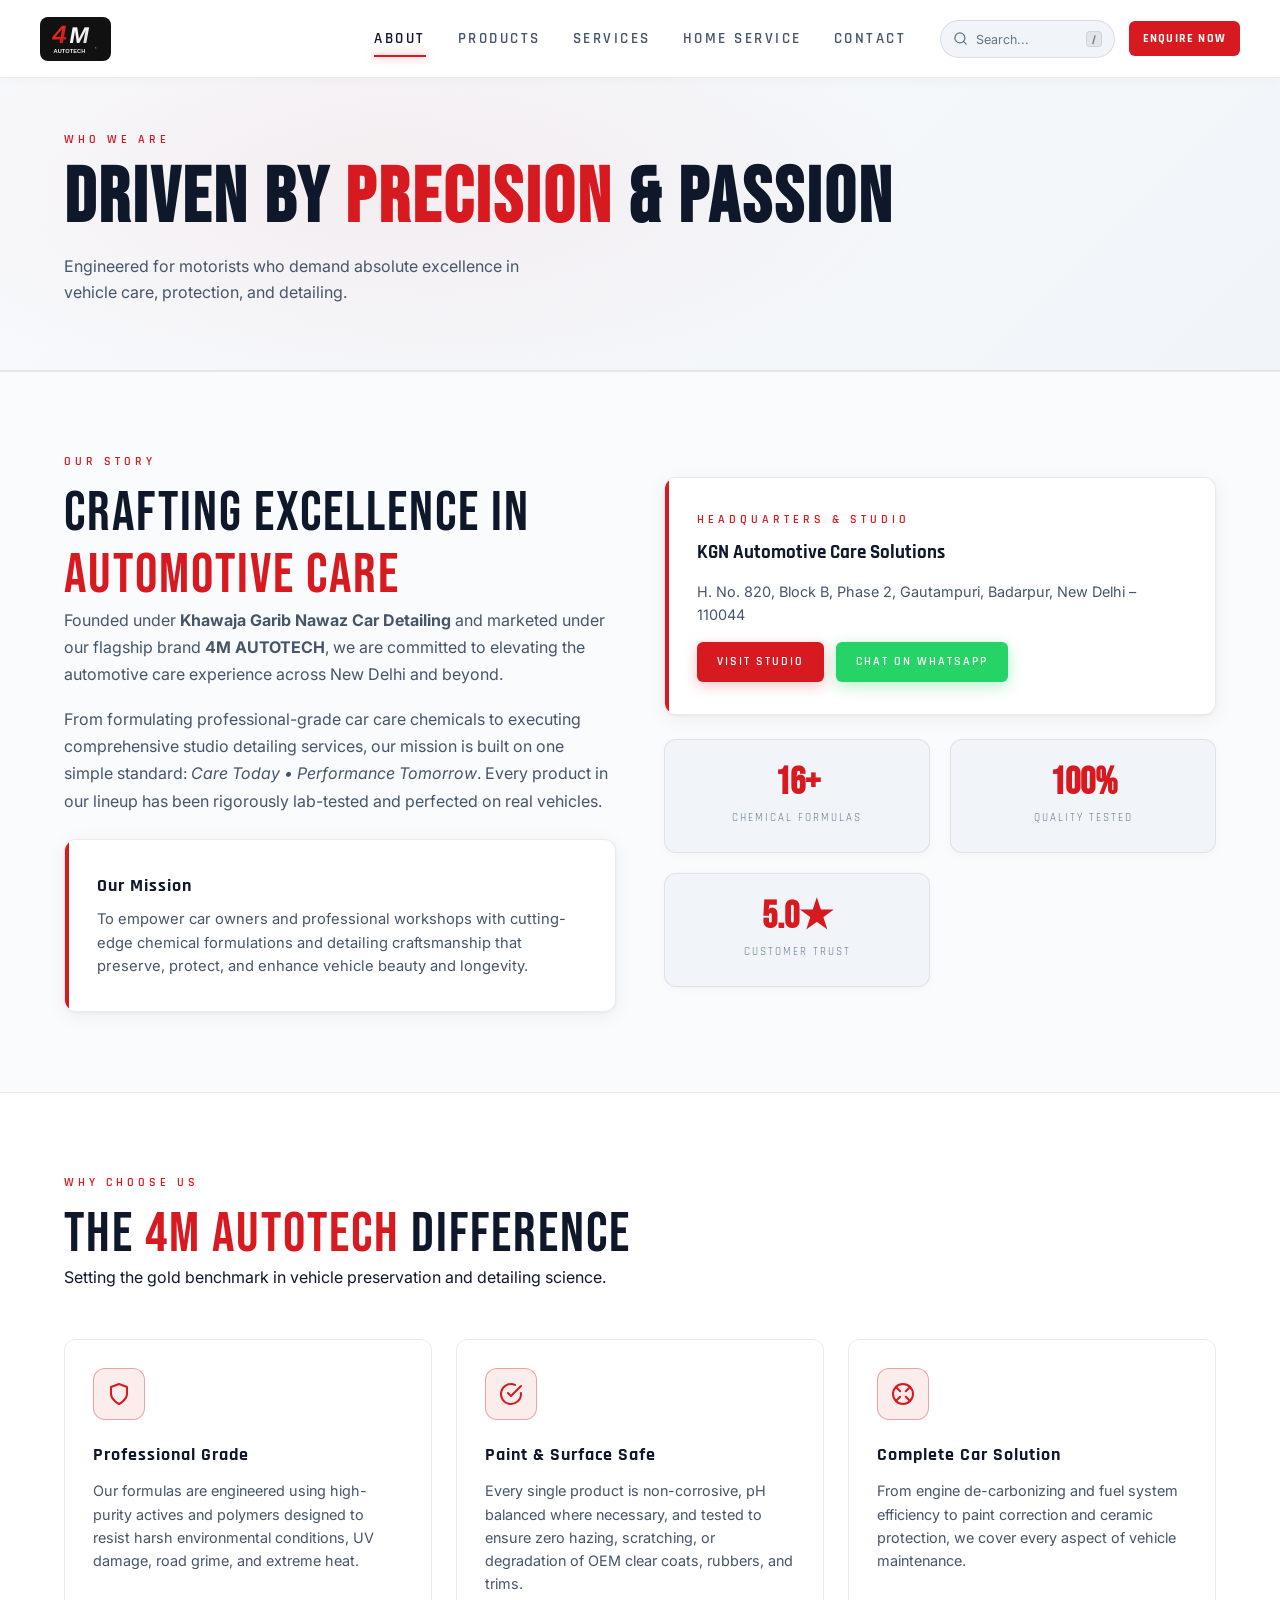
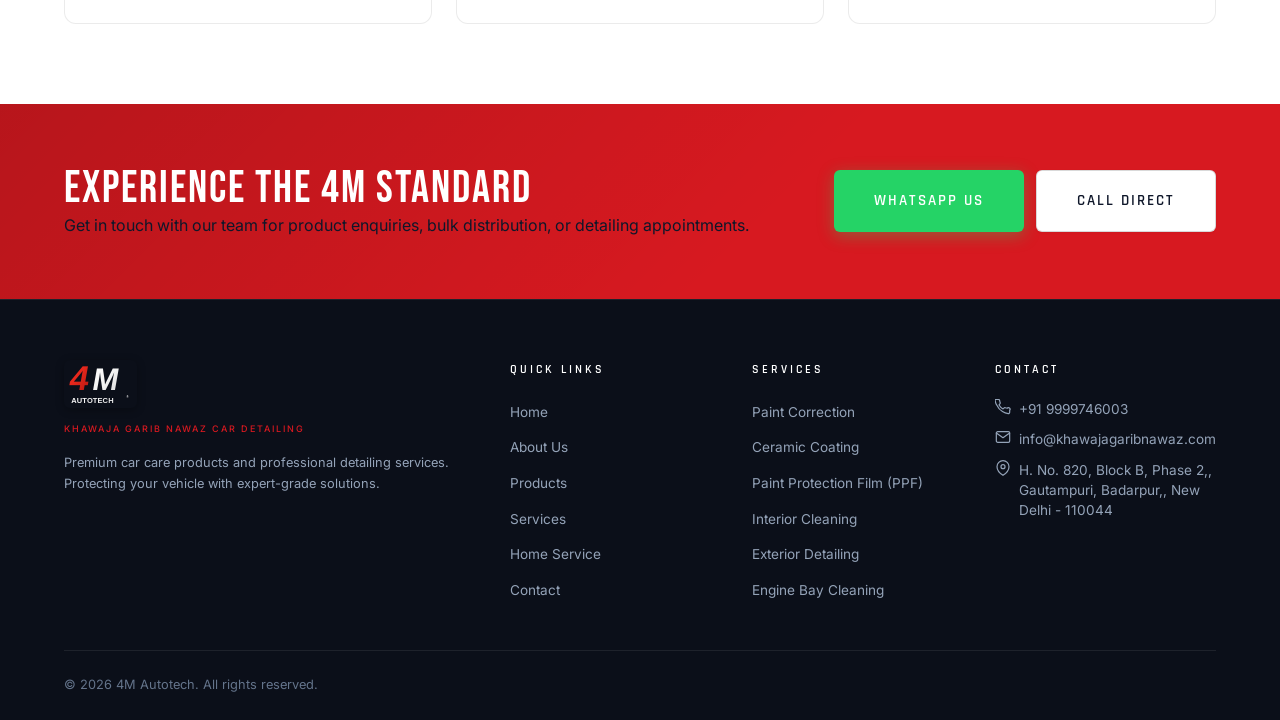
==== commit 4a5c623d: "dropdown remove ,logo and contact fix" ====
--- a/about.html
+++ b/about.html
@@ -143,128 +143,7 @@
                 </a>
                 <ul class="nav__links">
                     <li><a href="about.html" class="nav__link active" id="nav-about">About</a></li>
-                    <li class="nav__item--dropdown">
-                        <a href="products.html" class="nav__link nav__link--dropdown" id="nav-products">
-                            Products
-                            <svg class="nav__dropdown-icon" viewBox="0 0 24 24" width="12" height="12" fill="none"
-                                stroke="currentColor" stroke-width="2.5" stroke-linecap="round" stroke-linejoin="round">
-                                <polyline points="6 9 12 15 18 9"></polyline>
-                            </svg>
-                        </a>
-                        <div class="nav__dropdown">
-                            <div class="nav__dropdown-grid">
-                                <!-- Categories Column -->
-                                <div class="nav__dropdown-col">
-                                    <div class="nav__dropdown-title">
-                                        <svg viewBox="0 0 24 24" width="13" height="13" fill="none"
-                                            stroke="currentColor" stroke-width="2">
-                                            <rect x="3" y="3" width="7" height="7"></rect>
-                                            <rect x="14" y="3" width="7" height="7"></rect>
-                                            <rect x="14" y="14" width="7" height="7"></rect>
-                                            <rect x="3" y="14" width="7" height="7"></rect>
-                                        </svg>
-                                        Categories
-                                    </div>
-                                    <div class="nav__dropdown-links">
-                                        <a href="products.html" class="nav__dropdown-link">
-                                            <span class="nav__dropdown-link-text">All Products</span>
-                                        </a>
-                                        <a href="products.html?category=car-care" class="nav__dropdown-link">
-                                            <span class="nav__dropdown-link-text">Car Care Range</span>
-                                            <span class="nav__dropdown-tag">4-Wheeler</span>
-                                        </a>
-                                        <a href="products.html?category=bike-care" class="nav__dropdown-link">
-                                            <span class="nav__dropdown-link-text">Bike Care Range</span>
-                                            <span class="nav__dropdown-tag">2-Wheeler</span>
-                                        </a>
-                                        <a href="products.html?category=exterior-care" class="nav__dropdown-link">
-                                            <span class="nav__dropdown-link-text">Exterior Care</span>
-                                        </a>
-                                        <a href="products.html?category=interior-care" class="nav__dropdown-link">
-                                            <span class="nav__dropdown-link-text">Interior Care</span>
-                                        </a>
-                                        <a href="products.html?category=engine-care" class="nav__dropdown-link">
-                                            <span class="nav__dropdown-link-text">Engine &amp; Fuel Care</span>
-                                        </a>
-                                        <a href="products.html?category=protection" class="nav__dropdown-link">
-                                            <span class="nav__dropdown-link-text">Coatings &amp; Protection</span>
-                                        </a>
-                                    </div>
-                                </div>
-
-                                <!-- Popular Products Column -->
-                                <div class="nav__dropdown-col">
-                                    <div class="nav__dropdown-title">
-                                        <svg viewBox="0 0 24 24" width="13" height="13" fill="none"
-                                            stroke="currentColor" stroke-width="2">
-                                            <polygon
-                                                points="12 2 15.09 8.26 22 9.27 17 14.14 18.18 21.02 12 17.77 5.82 21.02 7 14.14 2 9.27 8.91 8.26 12 2">
-                                            </polygon>
-                                        </svg>
-                                        products
-                                    </div>
-                                    <div class="nav__dropdown-products">
-                                         <a href="products.html?product=fuel-additive" class="nav__dropdown-product">
-                                             <div class="nav__product-info">
-                                                 <span class="nav__product-name">Fuel Additive</span>
-                                                 <span class="nav__product-sub">Fuel System Cleaner • 300ml</span>
-                                             </div>
-                                         </a>
-                                         <a href="products.html?product=tyre-polish" class="nav__dropdown-product">
-                                             <div class="nav__product-info">
-                                                 <span class="nav__product-name">Tyre Polish</span>
-                                                 <span class="nav__product-sub">Deep Black UV Shine • ₹349</span>
-                                             </div>
-                                         </a>
-                                         <a href="products.html?product=black-garnish" class="nav__dropdown-product">
-                                             <div class="nav__product-info">
-                                                 <span class="nav__product-name">Black Garnish</span>
-                                                 <span class="nav__product-sub">Plastic &amp; Trim Restorer • ₹349</span>
-                                             </div>
-                                         </a>
-                                         <a href="products.html?product=brake-cleaner" class="nav__dropdown-product">
-                                             <div class="nav__product-info">
-                                                 <span class="nav__product-name">Brake Cleaner</span>
-                                                 <span class="nav__product-sub">Heavy Duty Quick-Dry • 300ml</span>
-                                             </div>
-                                         </a>
-                                         <a href="products.html?product=anti-rust-coating" class="nav__dropdown-product">
-                                             <div class="nav__product-info">
-                                                 <span class="nav__product-name">Anti Rust Coating</span>
-                                                 <span class="nav__product-sub">Underbody Protection</span>
-                                             </div>
-                                         </a>
-                                         <a href="products.html?product=bike-chain-lube" class="nav__dropdown-product">
-                                             <div class="nav__product-info">
-                                                 <span class="nav__product-name">Bike Chain Lubricant</span>
-                                                 <span class="nav__product-sub">High-Speed Chain Spray</span>
-                                             </div>
-                                         </a>
-                                    </div>
-                                </div>
-
-                                <!-- Spotlight Card -->
-                                <div class="nav__dropdown-col nav__dropdown-col--spotlight">
-                                    <div class="nav__dropdown-spotlight">
-                                        <div>
-                                            <span class="nav__spotlight-badge">FEATURED</span>
-                                            <h4 class="nav__spotlight-title">Precision Auto Care</h4>
-                                            <p class="nav__spotlight-desc">High-performance formulas designed for
-                                                maximum gloss, protection, and durability.</p>
-                                        </div>
-                                        <a href="products.html" class="nav__spotlight-btn">
-                                            View Full Catalog
-                                            <svg viewBox="0 0 24 24" width="13" height="13" fill="none"
-                                                stroke="currentColor" stroke-width="2">
-                                                <line x1="5" y1="12" x2="19" y2="12"></line>
-                                                <polyline points="12 5 19 12 12 19"></polyline>
-                                            </svg>
-                                        </a>
-                                    </div>
-                                </div>
-                            </div>
-                        </div>
-                    </li>
+                    <li><a href="products.html" class="nav__link" id="nav-products">Products</a></li>
                     <li><a href="services.html" class="nav__link" id="nav-services">Services</a></li>
                     <li><a href="home-service.html" class="nav__link" id="nav-home-service">Home Service</a></li>
                     <li><a href="contact.html" class="nav__link" id="nav-contact">Contact</a></li>
@@ -541,7 +420,6 @@
             </div>
             <div class="footer__bottom">
                 <div class="footer__copyright" id="footer-copyright"></div>
-                <div class="footer__gst" id="footer-gst"></div>
             </div>
         </div>
     </footer>
@@ -606,7 +484,6 @@
         `;
 
             document.getElementById('footer-copyright').textContent = `© ${new Date().getFullYear()} 4M Autotech. All rights reserved.`;
-            document.getElementById('footer-gst').textContent = `GST: ${SITE_CONFIG.gst}`;
 
             // Intersection Observer
             const observer = new IntersectionObserver(entries => {
--- a/css/style.css
+++ b/css/style.css
@@ -308,10 +308,11 @@
     width: auto;
     max-width: 140px;
     object-fit: contain;
-    border-radius: 6px;
     display: block;
-    box-shadow: 0 2px 8px rgba(0, 0, 0, 0.12);
-    transition: transform var(--transition), box-shadow var(--transition);
+    background: #111111;
+    border-radius: 8px;
+    padding: 4px 8px;
+    transition: transform var(--transition), opacity var(--transition);
 }
 
 .nav__logo:hover .nav__logo-img {
@@ -428,36 +429,35 @@
 }
 
 /* ============================================================
-   NAV DROPDOWN (DESKTOP)
+   NAV DROPDOWN — PREMIUM MEGA MENU
    ============================================================ */
 .nav__dropdown {
     position: absolute;
-    top: calc(100% + 12px);
-    left: -100px;
-    width: 800px;
-    background: #FFFFFF !important;
-    border: 1px solid rgba(0, 0, 0, 0.08);
-    border-top: 3px solid var(--red);
-    border-radius: 12px;
-    box-shadow: 0 20px 45px rgba(0, 0, 0, 0.18), 0 4px 14px rgba(0, 0, 0, 0.05);
-    padding: 22px 24px;
+    top: calc(100% + 10px);
+    left: -120px;
+    width: 860px;
+    background: #0E1114;
+    border: 1px solid rgba(255,255,255,0.07);
+    border-top: 2px solid var(--red);
+    border-radius: 14px;
+    box-shadow: 0 28px 60px rgba(0,0,0,0.55), 0 4px 20px rgba(0,0,0,0.3);
     opacity: 0;
     visibility: hidden;
     pointer-events: none;
-    transition: opacity 0.22s cubic-bezier(0.16, 1, 0.3, 1), transform 0.22s cubic-bezier(0.16, 1, 0.3, 1), visibility 0.22s;
+    transition: opacity 0.2s cubic-bezier(0.16,1,0.3,1), transform 0.2s cubic-bezier(0.16,1,0.3,1), visibility 0.2s;
     transform: translateY(8px);
     z-index: 1000;
-    box-sizing: border-box;
-}
-
-/* Hover bridge to keep dropdown open */
+    overflow: hidden;
+}
+
+/* Hover bridge */
 .nav__dropdown::before {
     content: '';
     position: absolute;
-    top: -18px;
+    top: -16px;
     left: 0;
     right: 0;
-    height: 18px;
+    height: 16px;
 }
 
 .nav__item--dropdown:hover .nav__dropdown,
@@ -468,178 +468,279 @@
     transform: translateY(0);
 }
 
-/* Dropdown Grid */
-.nav__dropdown-grid {
-    display: grid;
-    grid-template-columns: 210px 280px 230px;
-    gap: 20px;
-    align-items: stretch;
-}
-
-.nav__dropdown-col {
-    display: flex;
-    flex-direction: column;
-}
-
-.nav__dropdown-col:not(:last-child) {
-    border-right: 1px solid rgba(0, 0, 0, 0.06);
-    padding-right: 20px;
-}
-
-.nav__dropdown-title {
-    display: flex;
-    align-items: center;
-    gap: 8px;
-    font-family: var(--font-heading);
-    font-size: 11.5px;
+/* ── Header bar ── */
+.nav__dd-header {
+    display: flex;
+    align-items: center;
+    justify-content: space-between;
+    padding: 12px 20px;
+    border-bottom: 1px solid rgba(255,255,255,0.06);
+    background: rgba(255,255,255,0.03);
+}
+
+.nav__dd-header-left {
+    display: flex;
+    align-items: center;
+    gap: 12px;
+}
+
+.nav__dd-eyebrow {
+    font-family: var(--font-heading);
+    font-size: 10px;
     font-weight: 700;
     letter-spacing: 2px;
     text-transform: uppercase;
-    color: var(--red);
-    margin-bottom: 14px;
-    padding-bottom: 6px;
-    border-bottom: 1px solid rgba(0, 0, 0, 0.06);
-}
-
-.nav__dropdown-links {
+    color: rgba(255,255,255,0.5);
+}
+
+.nav__dd-count {
+    font-family: var(--font-heading);
+    font-size: 10px;
+    font-weight: 700;
+    letter-spacing: 1px;
+    text-transform: uppercase;
+    background: rgba(215,25,32,0.18);
+    color: #FF5A5A;
+    border: 1px solid rgba(215,25,32,0.3);
+    padding: 2px 8px;
+    border-radius: 20px;
+}
+
+.nav__dd-view-all {
+    display: inline-flex;
+    align-items: center;
+    gap: 6px;
+    font-family: var(--font-heading);
+    font-size: 11px;
+    font-weight: 700;
+    letter-spacing: 1px;
+    text-transform: uppercase;
+    color: var(--red);
+    transition: all var(--transition);
+}
+
+.nav__dd-view-all:hover {
+    color: #FF5A5A;
+    gap: 10px;
+}
+
+/* ── Body layout ── */
+.nav__dd-body {
+    display: grid;
+    grid-template-columns: 190px 1px 1fr 200px;
+    min-height: 280px;
+}
+
+/* ── Section label ── */
+.nav__dd-section-label {
+    font-family: var(--font-heading);
+    font-size: 10px;
+    font-weight: 700;
+    letter-spacing: 2px;
+    text-transform: uppercase;
+    color: rgba(255,255,255,0.3);
+    margin-bottom: 10px;
+}
+
+/* ── Categories column ── */
+.nav__dd-categories {
+    padding: 16px 14px;
+    border-right: 1px solid rgba(255,255,255,0.06);
+}
+
+.nav__dd-category-list {
     display: flex;
     flex-direction: column;
-    gap: 4px;
-}
-
-.nav__dropdown-link {
-    display: flex;
-    align-items: center;
-    justify-content: space-between;
+    gap: 3px;
+}
+
+.nav__dd-cat-pill {
+    display: flex;
+    align-items: center;
+    gap: 8px;
     padding: 7px 10px;
-    border-radius: 6px;
-    color: var(--text-secondary);
-    font-size: 13px;
+    border-radius: 7px;
+    font-size: 12.5px;
     font-weight: 500;
+    color: rgba(255,255,255,0.65);
     transition: all var(--transition);
     text-transform: none;
-}
-
-.nav__dropdown-link:hover {
-    background: rgba(215, 25, 32, 0.06);
-    color: var(--text-primary);
+    cursor: pointer;
+    border: 1px solid transparent;
+}
+
+.nav__dd-cat-pill svg {
+    flex-shrink: 0;
+    color: rgba(255,255,255,0.35);
+    transition: color var(--transition);
+}
+
+.nav__dd-cat-pill:hover {
+    background: rgba(215,25,32,0.1);
+    color: #fff;
+    border-color: rgba(215,25,32,0.25);
     transform: translateX(3px);
 }
 
-.nav__dropdown-pill {
-    font-size: 10px;
+.nav__dd-cat-pill:hover svg {
+    color: var(--red);
+}
+
+.nav__dd-cat-pill--active {
+    background: rgba(215,25,32,0.15);
+    color: #fff;
+    border-color: rgba(215,25,32,0.3);
+}
+
+.nav__dd-cat-pill--active svg {
+    color: var(--red);
+}
+
+.nav__dd-cat-tag {
+    margin-left: auto;
+    font-size: 8.5px;
     font-family: var(--font-heading);
     font-weight: 700;
     letter-spacing: 0.5px;
-    background: var(--red-light);
-    color: var(--red);
-    padding: 2px 7px;
-    border-radius: 20px;
-    border: 1px solid rgba(215, 25, 32, 0.25);
-}
-
-.nav__dropdown-tag {
-    font-size: 9px;
-    font-family: var(--font-heading);
-    font-weight: 600;
-    letter-spacing: 0.5px;
-    background: rgba(0, 0, 0, 0.05);
-    color: var(--text-muted);
-    padding: 2px 6px;
-    border-radius: 4px;
-    text-transform: uppercase;
-}
-
-.nav__dropdown-products {
-    display: flex;
-    flex-direction: column;
-    gap: 6px;
-}
-
-.nav__dropdown-product {
+    text-transform: uppercase;
+    background: rgba(255,255,255,0.08);
+    color: rgba(255,255,255,0.4);
+    padding: 2px 5px;
+    border-radius: 3px;
+    flex-shrink: 0;
+}
+
+/* ── Vertical divider ── */
+.nav__dd-divider {
+    background: rgba(255,255,255,0.06);
+    width: 1px;
+}
+
+/* ── Products section ── */
+.nav__dd-products-section {
+    padding: 16px 16px;
+}
+
+.nav__dd-product-grid {
+    display: grid;
+    grid-template-columns: repeat(2, 1fr);
+    gap: 8px;
+}
+
+.nav__dd-product-card {
     display: flex;
     align-items: center;
     gap: 10px;
-    padding: 6px 10px;
-    border-radius: 6px;
-    border: 1px solid transparent;
+    padding: 8px 10px;
+    border-radius: 9px;
+    border: 1px solid rgba(255,255,255,0.06);
+    background: rgba(255,255,255,0.02);
     transition: all var(--transition);
     text-transform: none;
-}
-
-.nav__dropdown-product:hover {
-    background: rgba(215, 25, 32, 0.06);
-    border-color: rgba(215, 25, 32, 0.2);
-    transform: translateX(3px);
-}
-
-.nav__product-info {
+    cursor: pointer;
+}
+
+.nav__dd-product-card:hover {
+    background: rgba(215,25,32,0.1);
+    border-color: rgba(215,25,32,0.3);
+    transform: translateY(-2px);
+    box-shadow: 0 6px 18px rgba(0,0,0,0.3);
+}
+
+.nav__dd-product-img-wrap {
+    width: 44px;
+    height: 44px;
+    border-radius: 6px;
+    overflow: hidden;
+    background: rgba(255,255,255,0.05);
+    flex-shrink: 0;
+    display: flex;
+    align-items: center;
+    justify-content: center;
+    border: 1px solid rgba(255,255,255,0.08);
+}
+
+.nav__dd-product-img {
+    width: 100%;
+    height: 100%;
+    object-fit: cover;
+}
+
+.nav__dd-product-info {
     display: flex;
     flex-direction: column;
-    line-height: 1.25;
-}
-
-.nav__product-name {
-    font-size: 13px;
+    gap: 2px;
+    min-width: 0;
+}
+
+.nav__dd-product-name {
+    font-size: 12.5px;
     font-weight: 600;
-    color: var(--text-primary);
-}
-
-.nav__product-sub {
-    font-size: 11px;
-    color: var(--text-muted);
-}
-
-/* Spotlight Card */
-.nav__dropdown-spotlight {
+    color: rgba(255,255,255,0.9);
+    white-space: nowrap;
+    overflow: hidden;
+    text-overflow: ellipsis;
+}
+
+.nav__dd-product-sub {
+    font-size: 10.5px;
+    color: rgba(255,255,255,0.4);
+}
+
+/* ── CTA panel ── */
+.nav__dd-cta-panel {
+    background: linear-gradient(160deg, #1a0607 0%, #0E1114 100%);
+    border-left: 1px solid rgba(215,25,32,0.2);
+    display: flex;
+    align-items: center;
+    justify-content: center;
+    padding: 0;
+}
+
+.nav__dd-cta-inner {
+    padding: 20px 18px;
+    display: flex;
+    flex-direction: column;
     height: 100%;
-    background: #0E1114;
-    border: 1px solid rgba(215, 25, 32, 0.25);
-    border-radius: 10px;
-    padding: 18px 16px;
-    display: flex;
-    flex-direction: column;
     justify-content: space-between;
-    box-shadow: 0 4px 14px rgba(0, 0, 0, 0.2);
-    box-sizing: border-box;
-}
-
-.nav__spotlight-badge {
+}
+
+.nav__dd-cta-badge {
     display: inline-flex;
-    align-items: center;
+    align-self: flex-start;
     font-family: var(--font-heading);
     font-size: 9px;
     font-weight: 700;
     letter-spacing: 1.5px;
     text-transform: uppercase;
-    background: rgba(215, 25, 32, 0.2);
-    color: #FF4D4D;
-    border: 1px solid rgba(215, 25, 32, 0.35);
-    padding: 3px 7px;
+    background: rgba(215,25,32,0.2);
+    color: #FF5A5A;
+    border: 1px solid rgba(215,25,32,0.35);
+    padding: 3px 8px;
     border-radius: 4px;
     margin-bottom: 10px;
-    align-self: flex-start;
-}
-
-.nav__spotlight-title {
+}
+
+.nav__dd-cta-title {
     font-family: var(--font-heading);
     font-size: 15px;
     font-weight: 800;
-    letter-spacing: 0.8px;
-    text-transform: uppercase;
-    color: #FFFFFF !important;
-    margin-bottom: 6px;
-    line-height: 1.3;
-}
-
-.nav__spotlight-desc {
-    font-size: 11.5px;
-    line-height: 1.45;
-    color: #94A3B8 !important;
+    letter-spacing: 0.5px;
+    text-transform: uppercase;
+    color: #fff;
+    margin-bottom: 8px;
+    line-height: 1.25;
+}
+
+.nav__dd-cta-desc {
+    font-size: 11px;
+    line-height: 1.5;
+    color: rgba(255,255,255,0.45);
     margin-bottom: 16px;
-}
-
-.nav__spotlight-btn {
+    flex: 1;
+}
+
+.nav__dd-cta-btn {
     display: flex;
     align-items: center;
     justify-content: center;
@@ -651,29 +752,22 @@
     letter-spacing: 1.2px;
     text-transform: uppercase;
     background: var(--red);
-    color: #FFFFFF !important;
-    padding: 10px 14px;
-    border-radius: 6px;
+    color: #fff !important;
+    padding: 11px 16px;
+    border-radius: 7px;
     transition: all var(--transition);
-    text-decoration: none;
-    box-shadow: 0 4px 12px rgba(215, 25, 32, 0.35);
-    box-sizing: border-box;
-}
-
-.nav__spotlight-btn:hover {
-    background: var(--red-dark);
+    box-shadow: 0 4px 16px rgba(215,25,32,0.4);
+}
+
+.nav__dd-cta-btn:hover {
+    background: #c0141a;
     transform: translateY(-2px);
-    box-shadow: 0 6px 18px rgba(215, 25, 32, 0.5);
-    color: #FFFFFF !important;
-}
-
-.nav__spotlight-btn svg {
-    transition: transform var(--transition);
-}
-
-.nav__spotlight-btn:hover svg {
-    transform: translateX(4px);
-}
+    box-shadow: 0 8px 24px rgba(215,25,32,0.55);
+    color: #fff !important;
+}
+
+/* ── Legacy classes (kept for other pages' dropdowns) ── */
+.nav__dropdown-grid { display: none; }
 
 /* ============================================================
    NAVBAR ACTIONS & SEARCH (DESKTOP & MOBILE)
@@ -1053,6 +1147,12 @@
 
 .nav__mobile .nav__link {
     font-size: 18px;
+    color: #111111 !important;
+}
+
+.nav__mobile .nav__link:hover,
+.nav__mobile .nav__link.active {
+    color: var(--red) !important;
 }
 
 /* Mobile Dropdown Accordion */
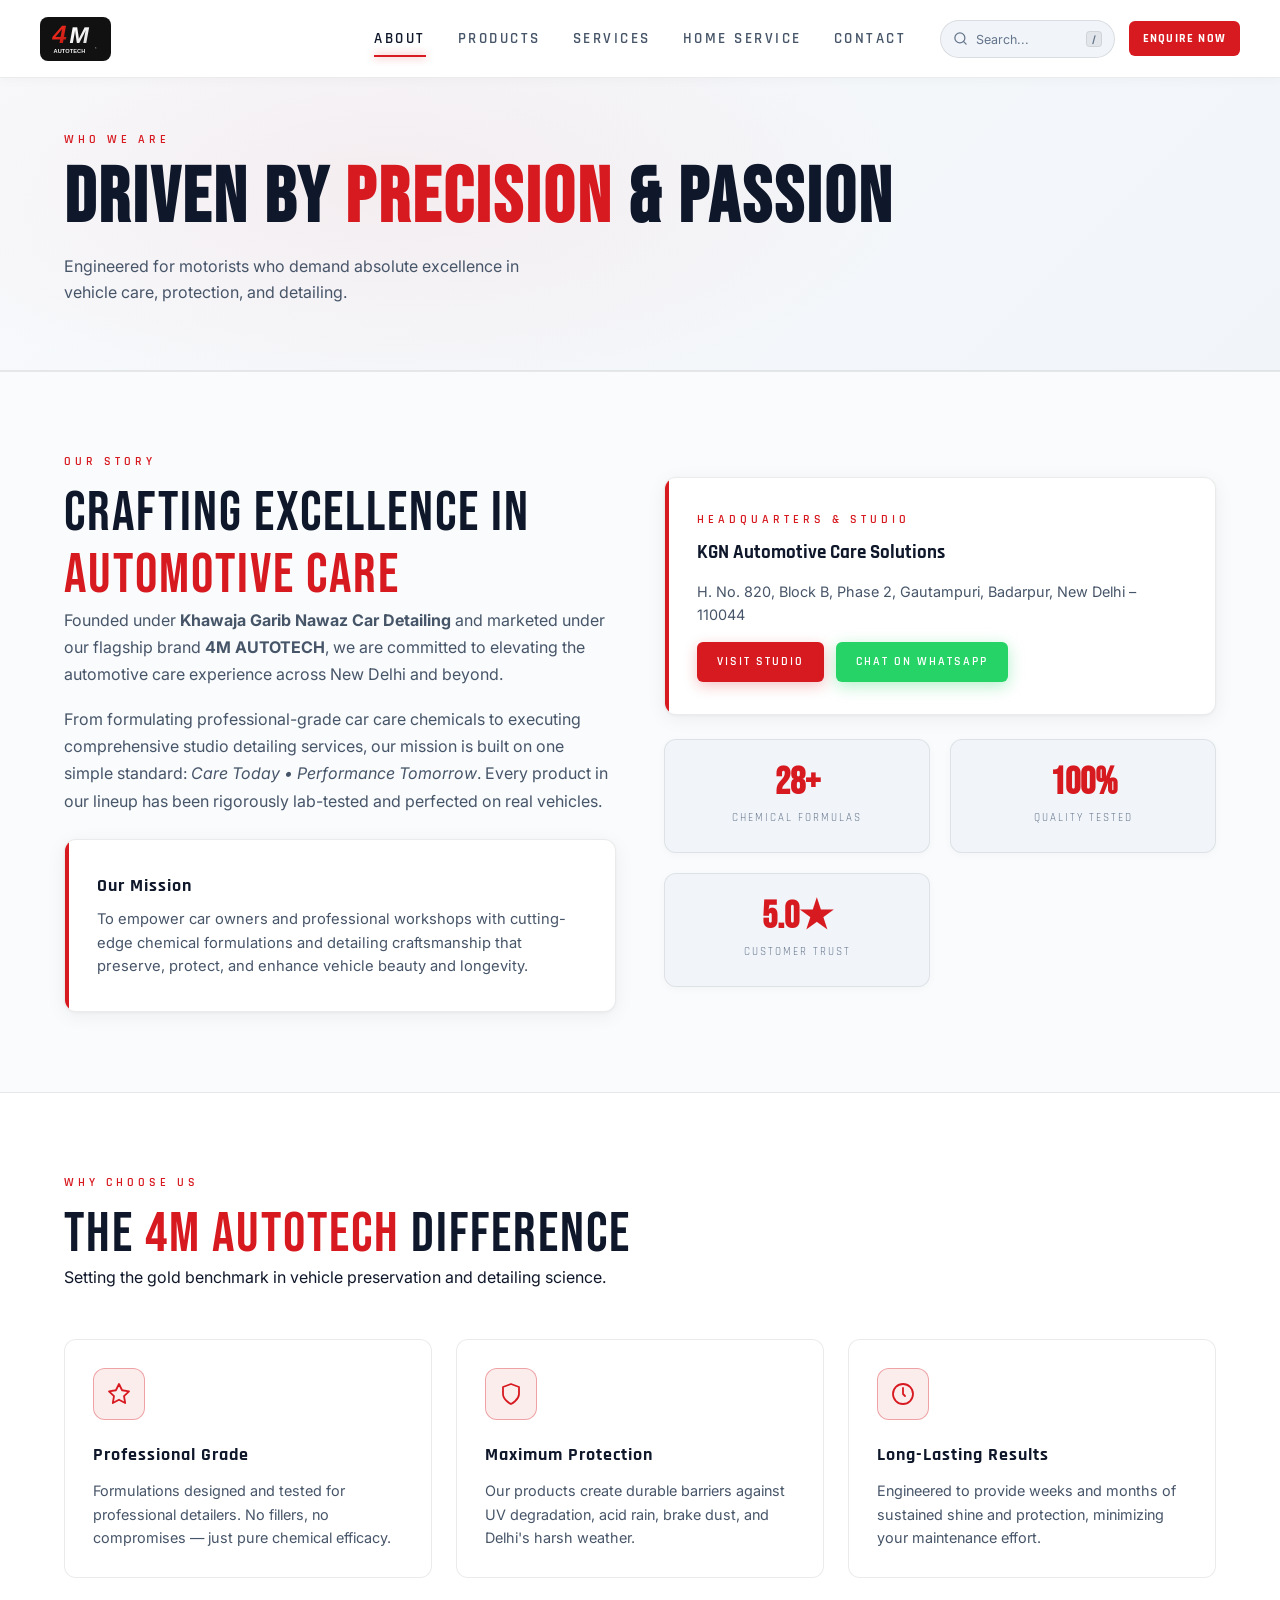
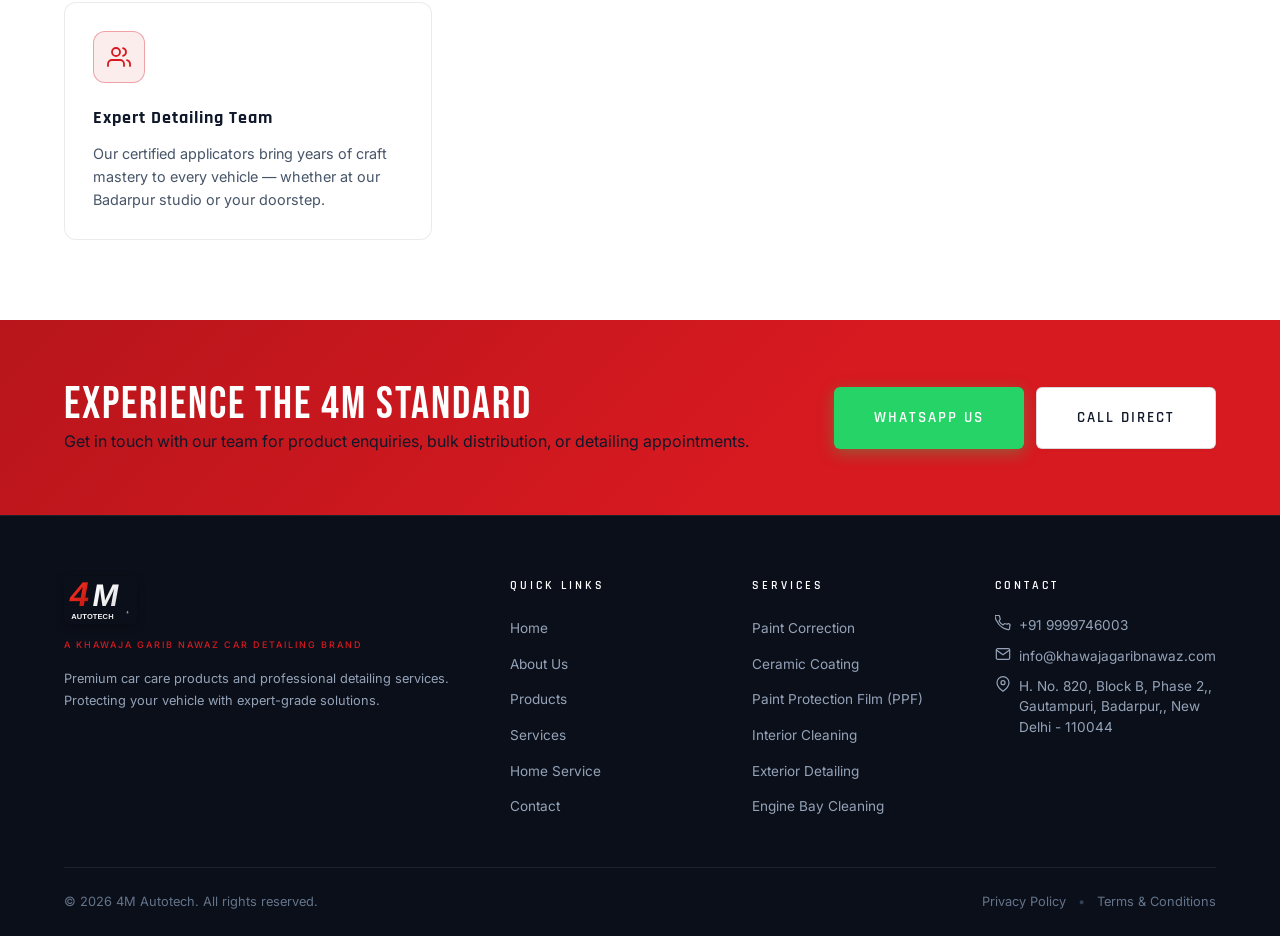
==== commit 7af880ed: "map fix" ====
--- a/about.html
+++ b/about.html
@@ -202,7 +202,7 @@
                 <div class="nav__mobile-sub" id="mob-products-sub">
                     <div class="nav__mobile-group-title">Categories</div>
                     <div class="nav__mobile-links">
-                        <a href="products.html" class="nav__mobile-sublink">All Products</a>
+                        <a href="products.html" class="nav__mobile-sublink">All Products (28)</a>
                         <a href="products.html?category=car-care" class="nav__mobile-sublink">Car Care Range</a>
                         <a href="products.html?category=bike-care" class="nav__mobile-sublink">Bike Care Range</a>
                         <a href="products.html?category=exterior-care" class="nav__mobile-sublink">Exterior Care</a>
@@ -283,13 +283,13 @@
                         </p>
                         <div style="display:flex;gap:12px;flex-wrap:wrap;">
                             <a href="contact.html" class="btn btn--primary btn--sm">Visit Studio</a>
-                            <a id="about-wa-btn" href="#" class="btn btn--whatsapp btn--sm">Chat On WhatsApp</a>
+                            <a id="about-wa-btn" href="https://wa.me/919999746003?text=Hello%204M%20Autotech%2C%20I%20would%20like%20to%20enquire%20about%20your%20products%20and%20services." class="btn btn--whatsapp btn--sm">Chat On WhatsApp</a>
                         </div>
                     </div>
 
                     <div class="about-stats-strip" style="margin:0;">
                         <div class="about-stat-card">
-                            <div class="about-stat-card__number">16+</div>
+                            <div class="about-stat-card__number">28+</div>
                             <div class="about-stat-card__label">Chemical Formulas</div>
                         </div>
                         <div class="about-stat-card">
@@ -318,48 +318,61 @@
             <div class="values-grid">
                 <div class="value-card fade-in">
                     <div class="value-card__icon">
-                        <svg viewBox="0 0 24 24" fill="none" stroke="currentColor" stroke-width="2"
+                        <svg viewBox="0 0 24 24" fill="none" stroke="currentColor" stroke-width="1.8"
+                            stroke-linecap="round" stroke-linejoin="round">
+                            <path d="M12 2l3.09 6.26L22 9.27l-5 4.87 1.18 6.88L12 17.77l-6.18 3.25L7 14.14 2 9.27l6.91-1.01L12 2z" />
+                        </svg>
+                    </div>
+                    <div class="value-card__title">Professional Grade</div>
+                    <div class="value-card__desc">
+                        Formulations designed and tested for professional detailers. No fillers, no compromises — just
+                        pure chemical efficacy.
+                    </div>
+                </div>
+
+                <div class="value-card fade-in">
+                    <div class="value-card__icon">
+                        <svg viewBox="0 0 24 24" fill="none" stroke="currentColor" stroke-width="1.8"
                             stroke-linecap="round" stroke-linejoin="round">
                             <path d="M12 22s8-4 8-10V5l-8-3-8 3v7c0 6 8 10 8 10z" />
                         </svg>
                     </div>
-                    <div class="value-card__title">Professional Grade</div>
+                    <div class="value-card__title">Maximum Protection</div>
                     <div class="value-card__desc">
-                        Our formulas are engineered using high-purity actives and polymers designed to resist harsh
-                        environmental conditions, UV damage, road grime, and extreme heat.
+                        Our products create durable barriers against UV degradation, acid rain, brake dust, and Delhi's
+                        harsh weather.
                     </div>
                 </div>
 
                 <div class="value-card fade-in">
                     <div class="value-card__icon">
-                        <svg viewBox="0 0 24 24" fill="none" stroke="currentColor" stroke-width="2"
+                        <svg viewBox="0 0 24 24" fill="none" stroke="currentColor" stroke-width="1.8"
                             stroke-linecap="round" stroke-linejoin="round">
-                            <path d="M22 11.08V12a10 10 0 1 1-5.93-9.14" />
-                            <polyline points="22 4 12 14.01 9 11.01" />
+                            <circle cx="12" cy="12" r="10" />
+                            <polyline points="12 6 12 12 14 14" />
                         </svg>
                     </div>
-                    <div class="value-card__title">Paint &amp; Surface Safe</div>
+                    <div class="value-card__title">Long-Lasting Results</div>
                     <div class="value-card__desc">
-                        Every single product is non-corrosive, pH balanced where necessary, and tested to ensure zero
-                        hazing, scratching, or degradation of OEM clear coats, rubbers, and trims.
+                        Engineered to provide weeks and months of sustained shine and protection, minimizing your
+                        maintenance effort.
                     </div>
                 </div>
 
                 <div class="value-card fade-in">
                     <div class="value-card__icon">
-                        <svg viewBox="0 0 24 24" fill="none" stroke="currentColor" stroke-width="2"
+                        <svg viewBox="0 0 24 24" fill="none" stroke="currentColor" stroke-width="1.8"
                             stroke-linecap="round" stroke-linejoin="round">
-                            <circle cx="12" cy="12" r="10" />
-                            <path d="m4.93 4.93 4.24 4.24" />
-                            <path d="m14.83 9.17 4.24-4.24" />
-                            <path d="m14.83 14.83 4.24 4.24" />
-                            <path d="m9.17 14.83-4.24 4.24" />
+                            <path d="M17 21v-2a4 4 0 0 0-4-4H5a4 4 0 0 0-4 4v2" />
+                            <circle cx="9" cy="7" r="4" />
+                            <path d="M23 21v-2a4 4 0 0 0-3-3.87" />
+                            <path d="M16 3.13a4 4 0 0 1 0 7.75" />
                         </svg>
                     </div>
-                    <div class="value-card__title">Complete Car Solution</div>
+                    <div class="value-card__title">Expert Detailing Team</div>
                     <div class="value-card__desc">
-                        From engine de-carbonizing and fuel system efficiency to paint correction and ceramic
-                        protection, we cover every aspect of vehicle maintenance.
+                        Our certified applicators bring years of craft mastery to every vehicle — whether at our Badarpur
+                        studio or your doorstep.
                     </div>
                 </div>
             </div>
@@ -376,8 +389,8 @@
                         detailing appointments.</div>
                 </div>
                 <div class="cta-strip__actions">
-                    <a id="cta-whatsapp" href="#" class="btn btn--whatsapp btn--lg">WhatsApp Us</a>
-                    <a id="cta-call" href="#" class="btn btn--outline btn--lg">Call Direct</a>
+                    <a id="cta-whatsapp" href="https://wa.me/919999746003?text=Hello%204M%20Autotech%2C%20I%20would%20like%20to%20enquire%20about%20your%20products%20and%20services." class="btn btn--whatsapp btn--lg">WhatsApp Us</a>
+                    <a id="cta-call" href="tel:+919999746003" class="btn btn--outline btn--lg">Call Direct</a>
                 </div>
             </div>
         </div>
@@ -391,7 +404,7 @@
                     <a href="index.html" class="footer__logo-link" aria-label="4M Autotech Home">
                         <img src="assets/logo.svg" alt="4M Autotech Logo" class="footer__logo-img">
                     </a>
-                    <span class="footer__logo-sub">Khawaja Garib Nawaz Car Detailing</span>
+                    <span class="footer__logo-sub">A Khawaja Garib Nawaz Car Detailing Brand</span>
                     <p class="footer__tagline">
                         Premium car care products and professional detailing services.
                         Protecting your vehicle with expert-grade solutions.
@@ -420,6 +433,11 @@
             </div>
             <div class="footer__bottom">
                 <div class="footer__copyright" id="footer-copyright"></div>
+                <div class="footer__legal-links">
+                    <a href="privacy-policy.html" class="footer__legal-link">Privacy Policy</a>
+                    <span class="footer__legal-sep">•</span>
+                    <a href="terms.html" class="footer__legal-link">Terms &amp; Conditions</a>
+                </div>
             </div>
         </div>
     </footer>
--- a/css/style.css
+++ b/css/style.css
@@ -2591,6 +2591,28 @@
     color: #64748B;
 }
 
+.footer__legal-links {
+    display: flex;
+    align-items: center;
+    gap: 12px;
+    flex-wrap: wrap;
+}
+
+.footer__legal-link {
+    font-size: 0.8rem;
+    color: #64748B;
+    transition: color var(--transition);
+}
+
+.footer__legal-link:hover {
+    color: #FFFFFF;
+}
+
+.footer__legal-sep {
+    color: #334155;
+    font-size: 0.8rem;
+}
+
 .footer__gst {
     font-size: 0.75rem;
     color: #64748B;
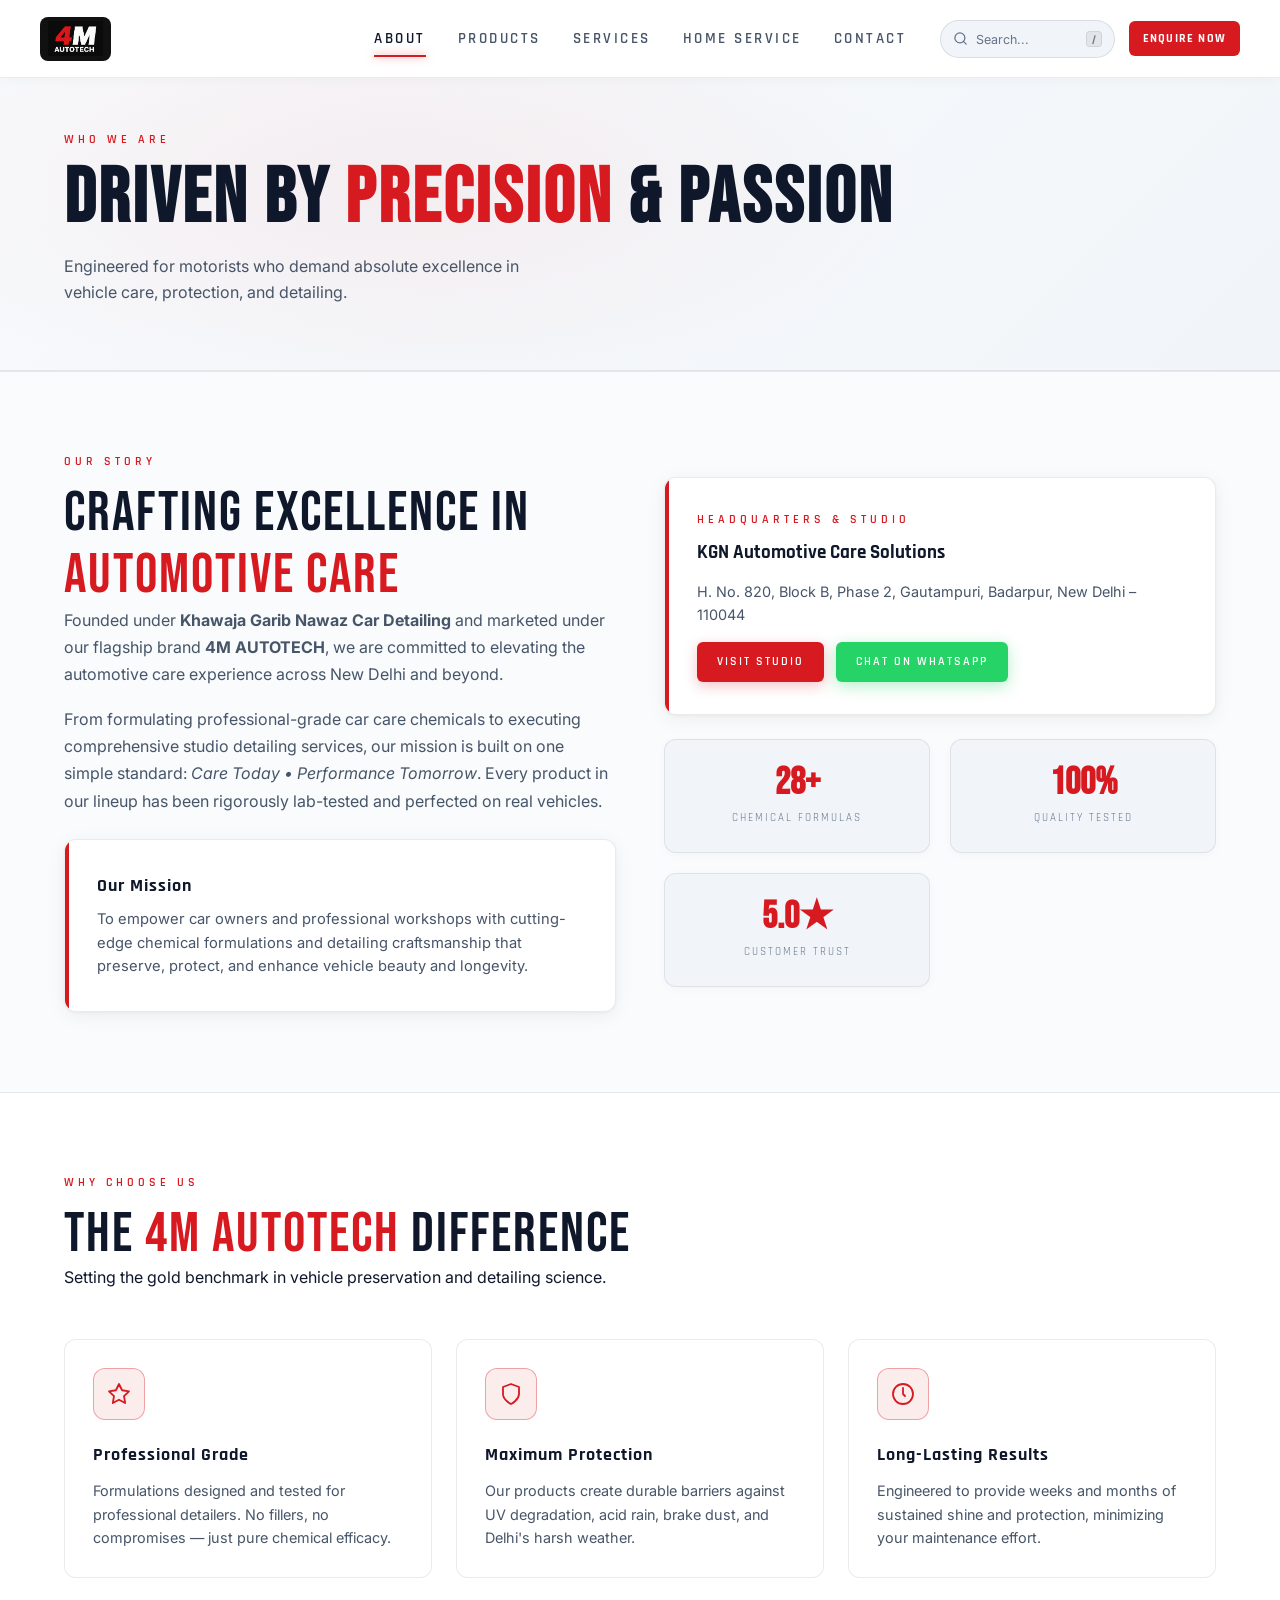
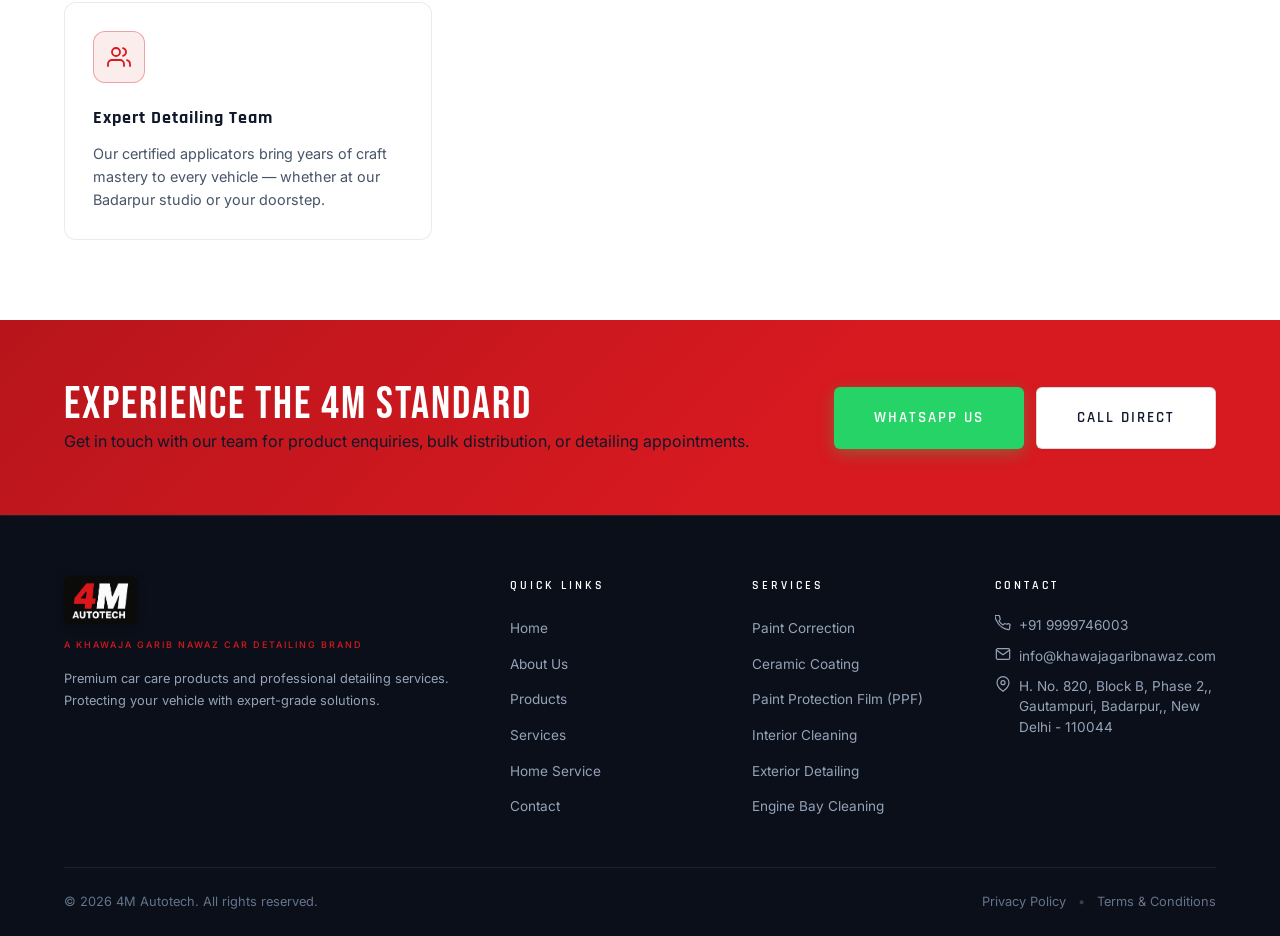
==== commit c96ee9b0: "favicon added and logo image changes to png from svg" ====
--- a/about.html
+++ b/about.html
@@ -8,6 +8,12 @@
     <meta name="description"
         content="Learn about 4M AUTOTECH & Khawaja Garib Nawaz Car Detailing. Our story, high-performance automotive formulations, detailing expertise, and quality commitment in New Delhi.">
     <link rel="canonical" href="https://www.khawajagaribnawazcardetailing.com/about.html">
+        <!-- Favicons -->
+    <link rel="apple-touch-icon" sizes="180x180" href="apple-touch-icon.png">
+    <link rel="icon" type="image/png" sizes="32x32" href="favicon-32x32.png">
+    <link rel="icon" type="image/png" sizes="16x16" href="favicon-16x16.png">
+    <link rel="manifest" href="site.webmanifest">
+    <link rel="shortcut icon" href="favicon.ico">
     <link rel="stylesheet" href="css/style.css">
     <style>
         .about-story-grid {
@@ -139,7 +145,7 @@
         <div class="container">
             <div class="nav__inner">
                 <a href="index.html" class="nav__logo" id="nav-logo" aria-label="4M Autotech Home">
-                    <img src="assets/logo.svg" alt="4M Autotech Logo" class="nav__logo-img">
+                    <img src="assets/logo.png" alt="4M Autotech Logo" class="nav__logo-img">
                 </a>
                 <ul class="nav__links">
                     <li><a href="about.html" class="nav__link active" id="nav-about">About</a></li>
@@ -402,7 +408,7 @@
             <div class="footer__grid">
                 <div class="footer__brand">
                     <a href="index.html" class="footer__logo-link" aria-label="4M Autotech Home">
-                        <img src="assets/logo.svg" alt="4M Autotech Logo" class="footer__logo-img">
+                        <img src="assets/logo.png" alt="4M Autotech Logo" class="footer__logo-img">
                     </a>
                     <span class="footer__logo-sub">A Khawaja Garib Nawaz Car Detailing Brand</span>
                     <p class="footer__tagline">
